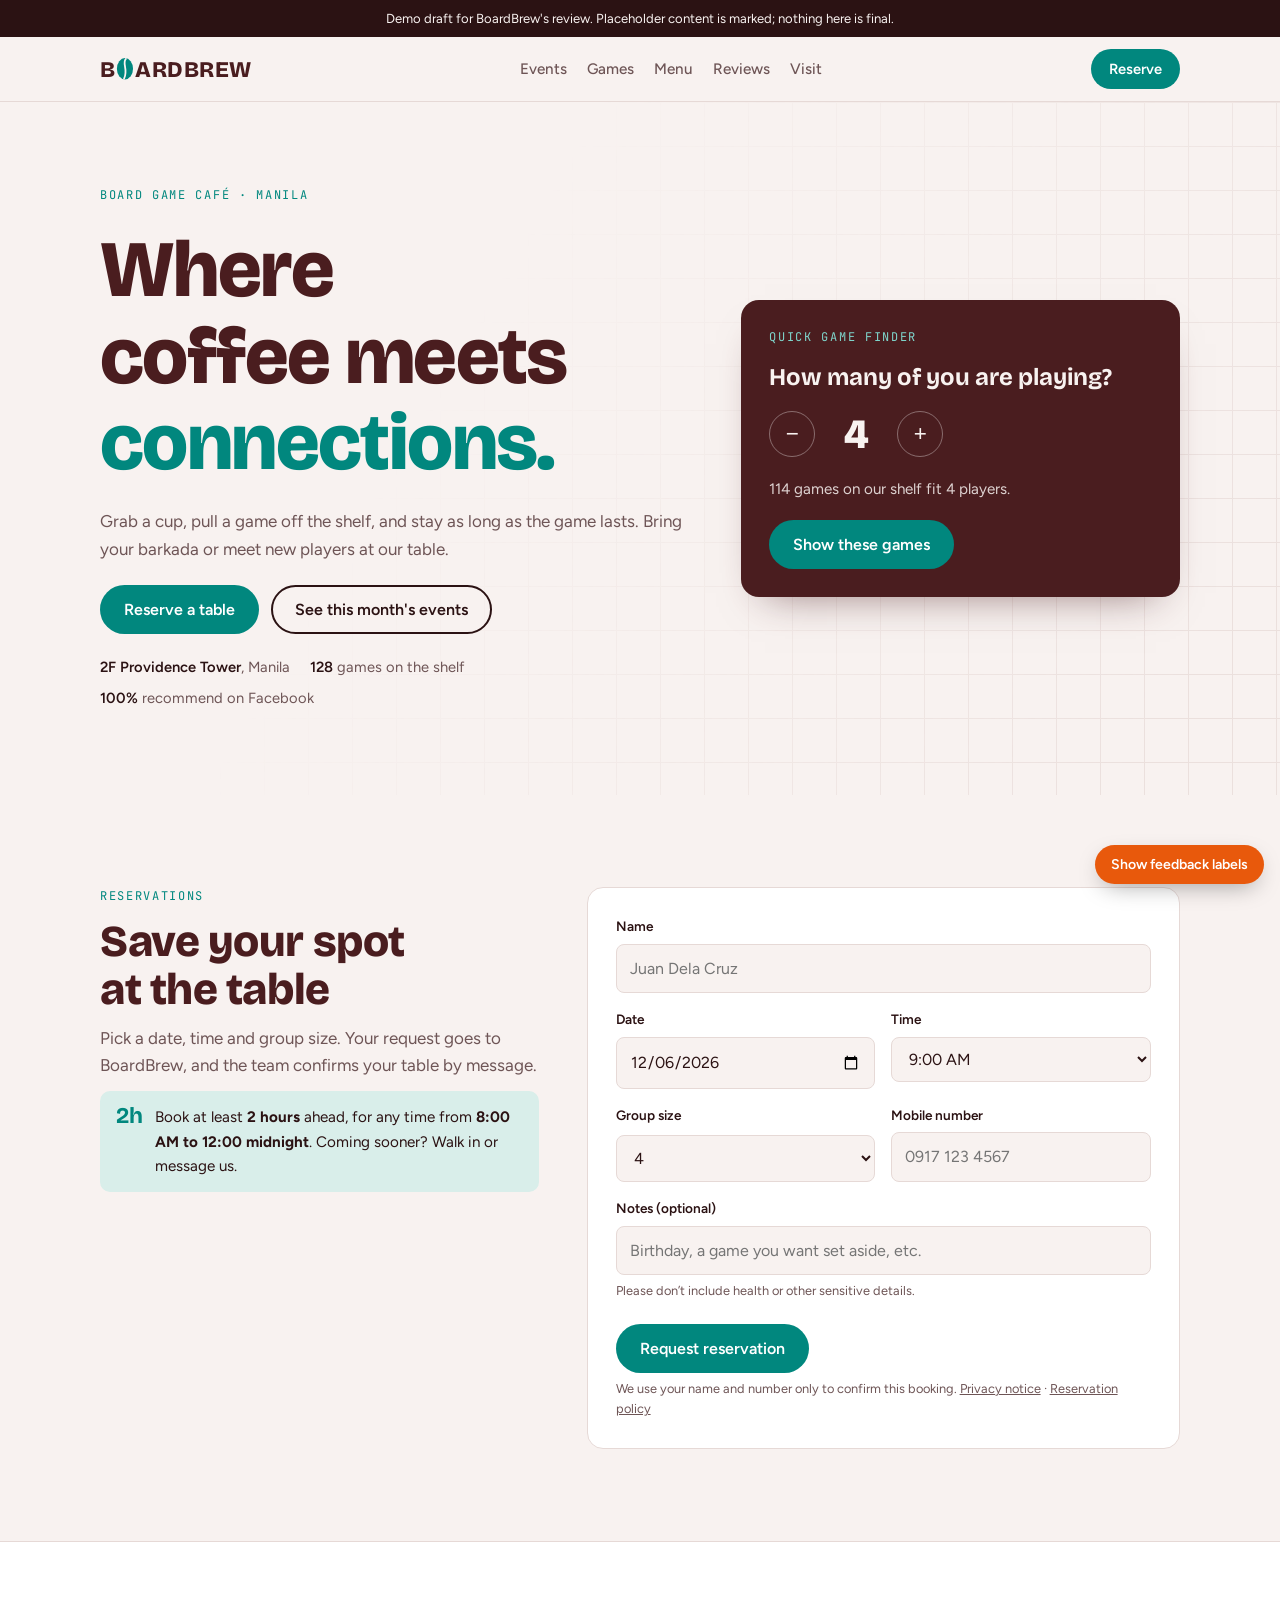
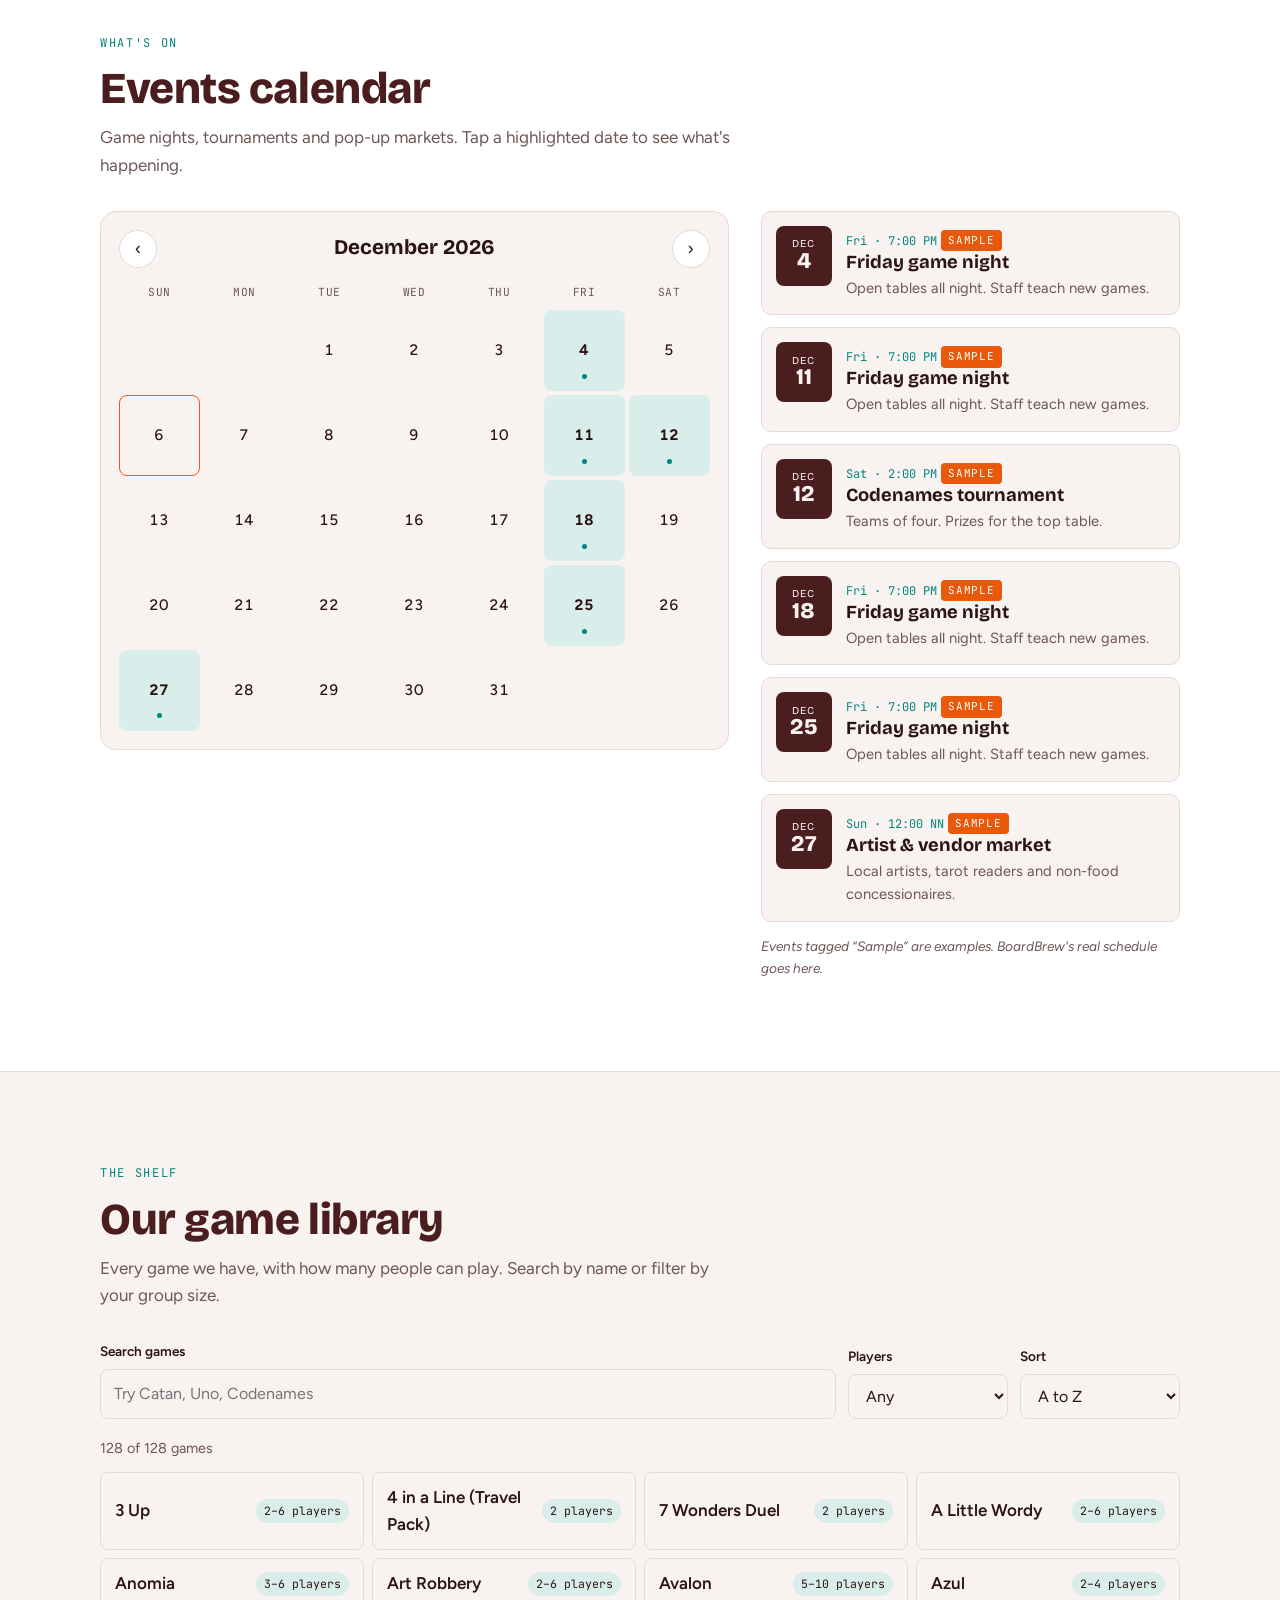
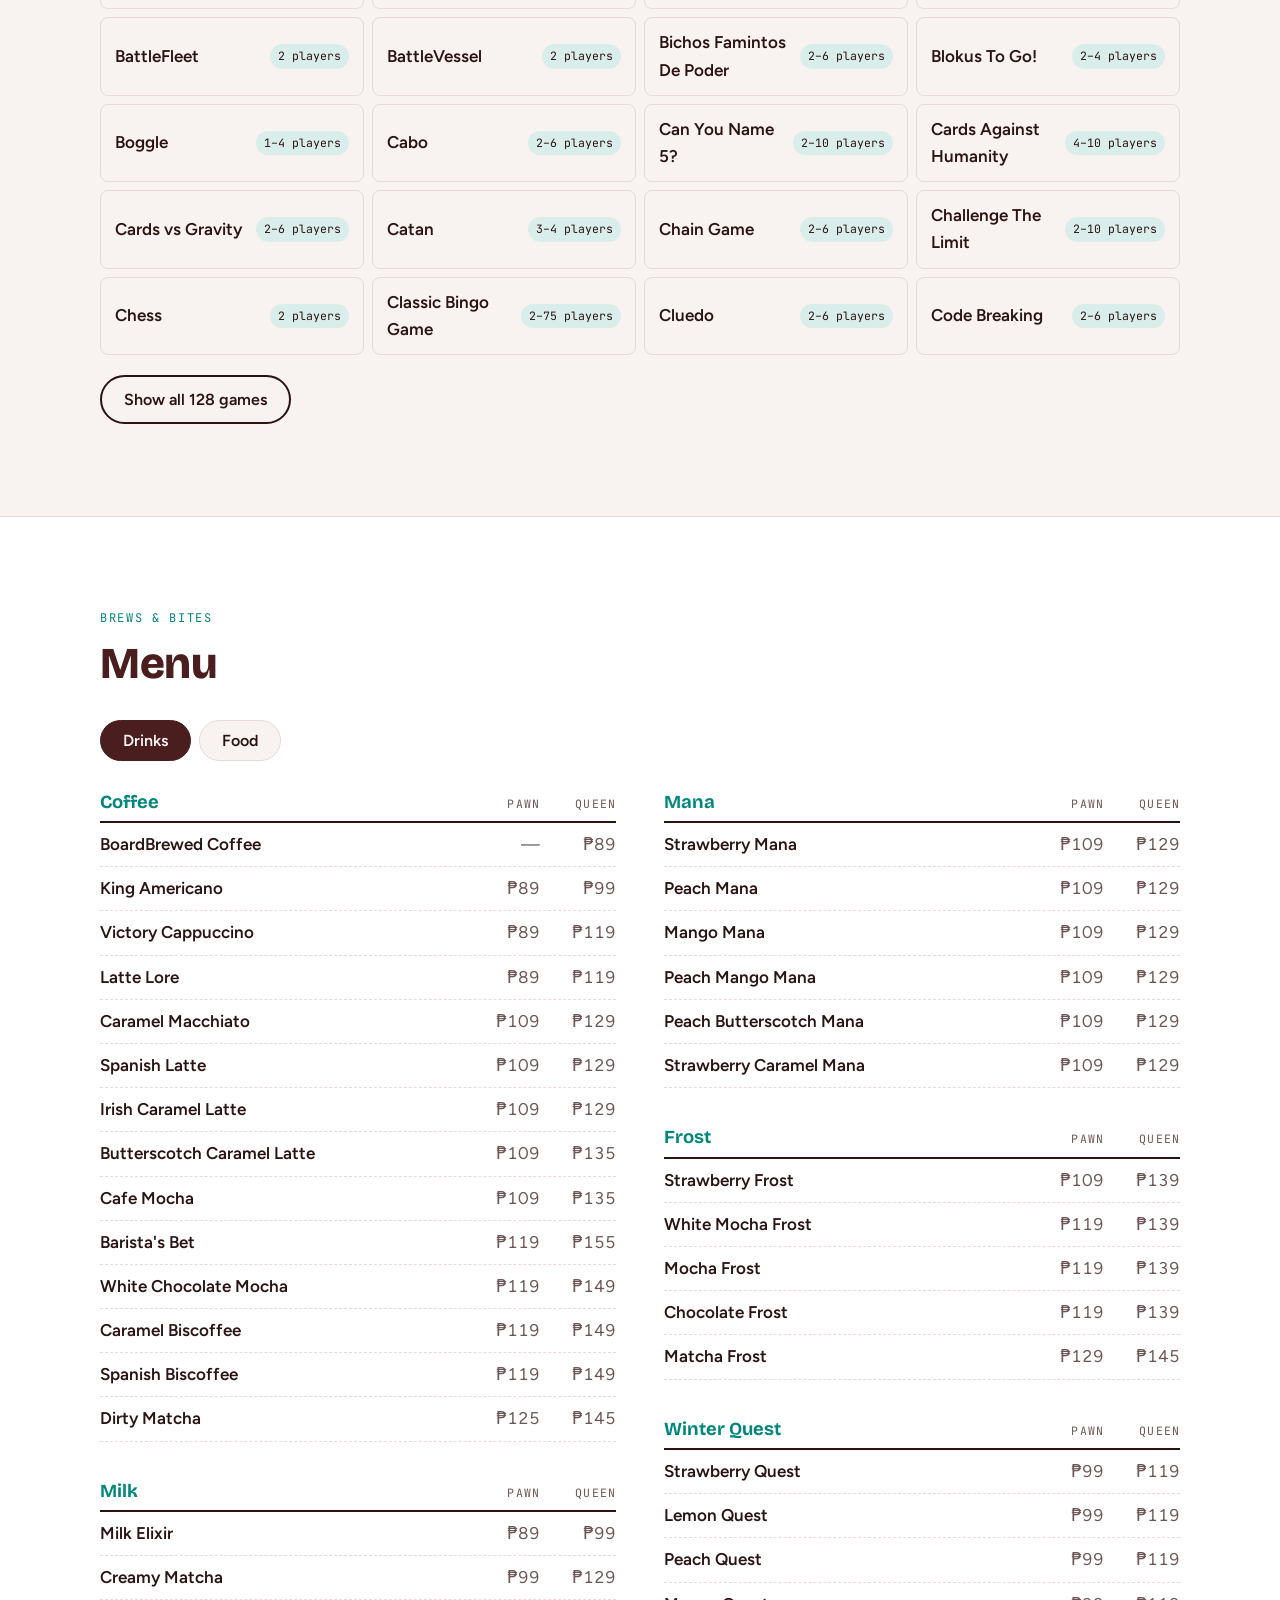
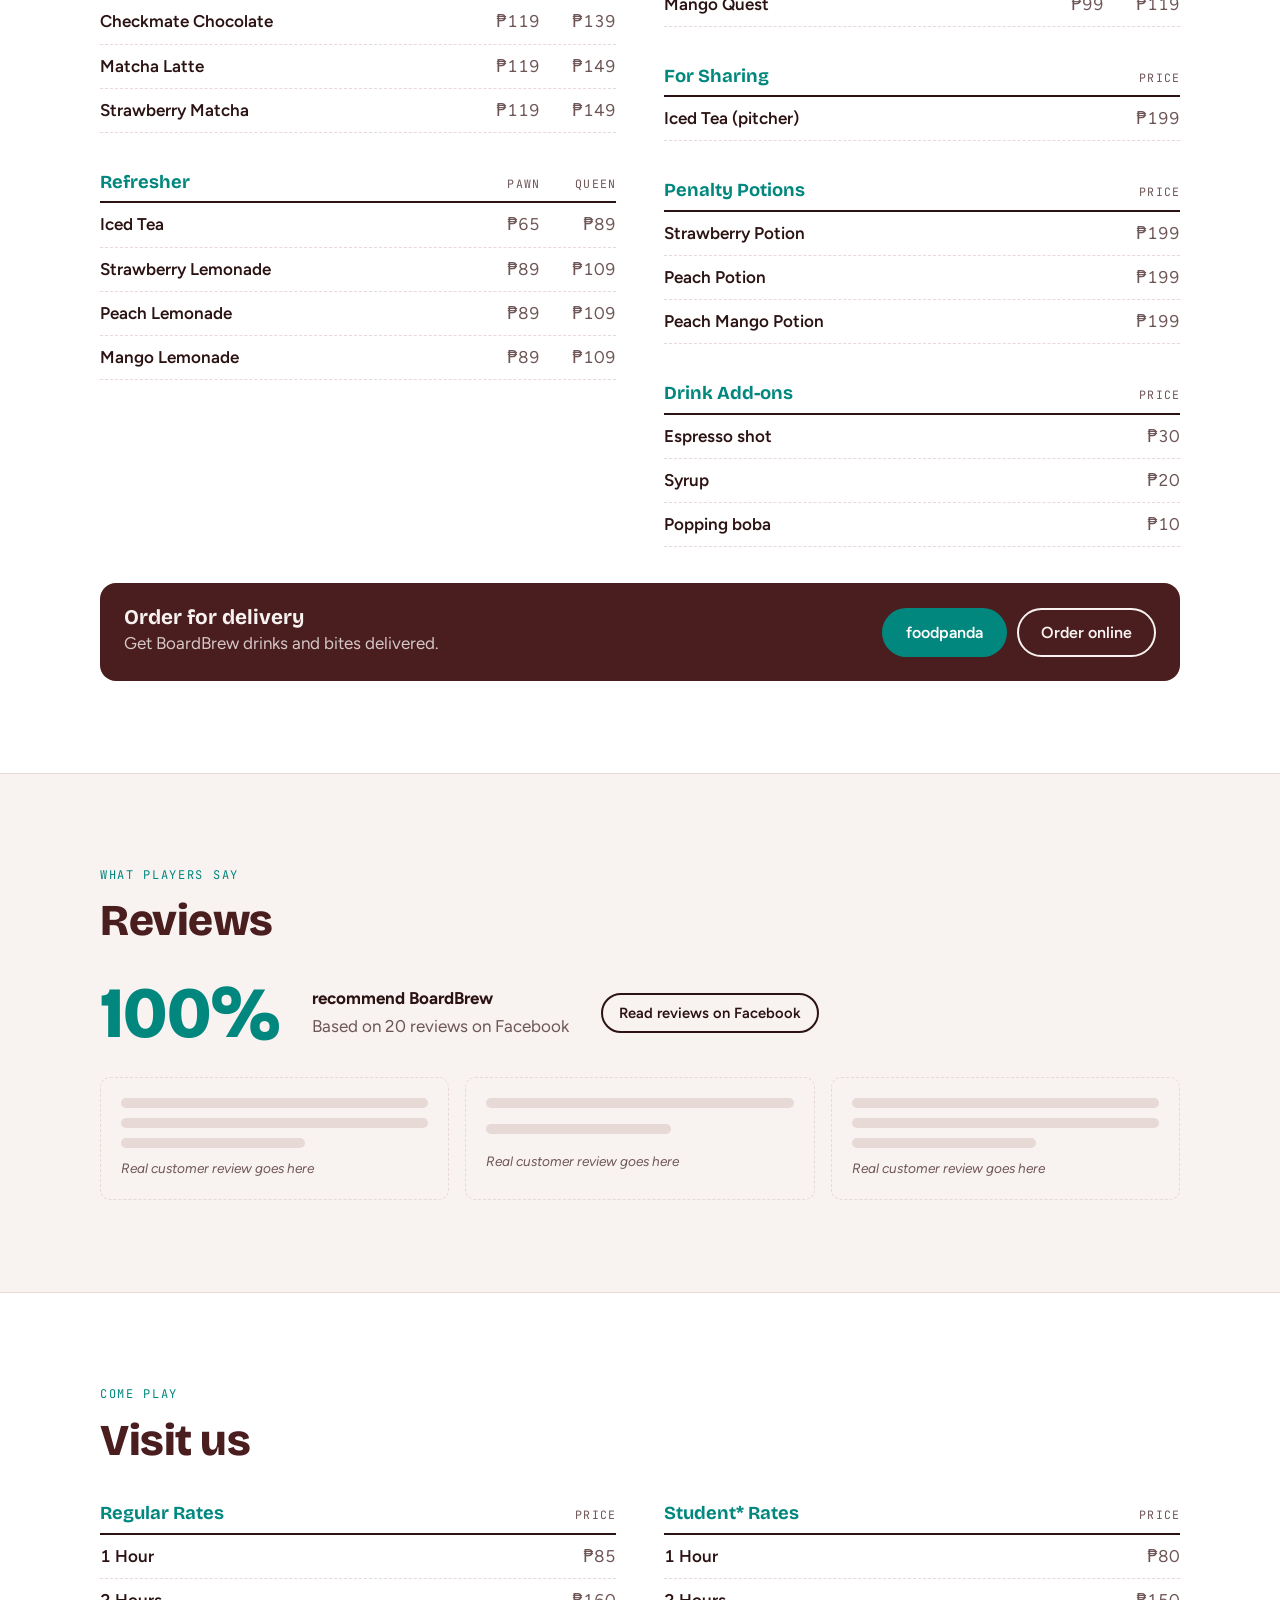
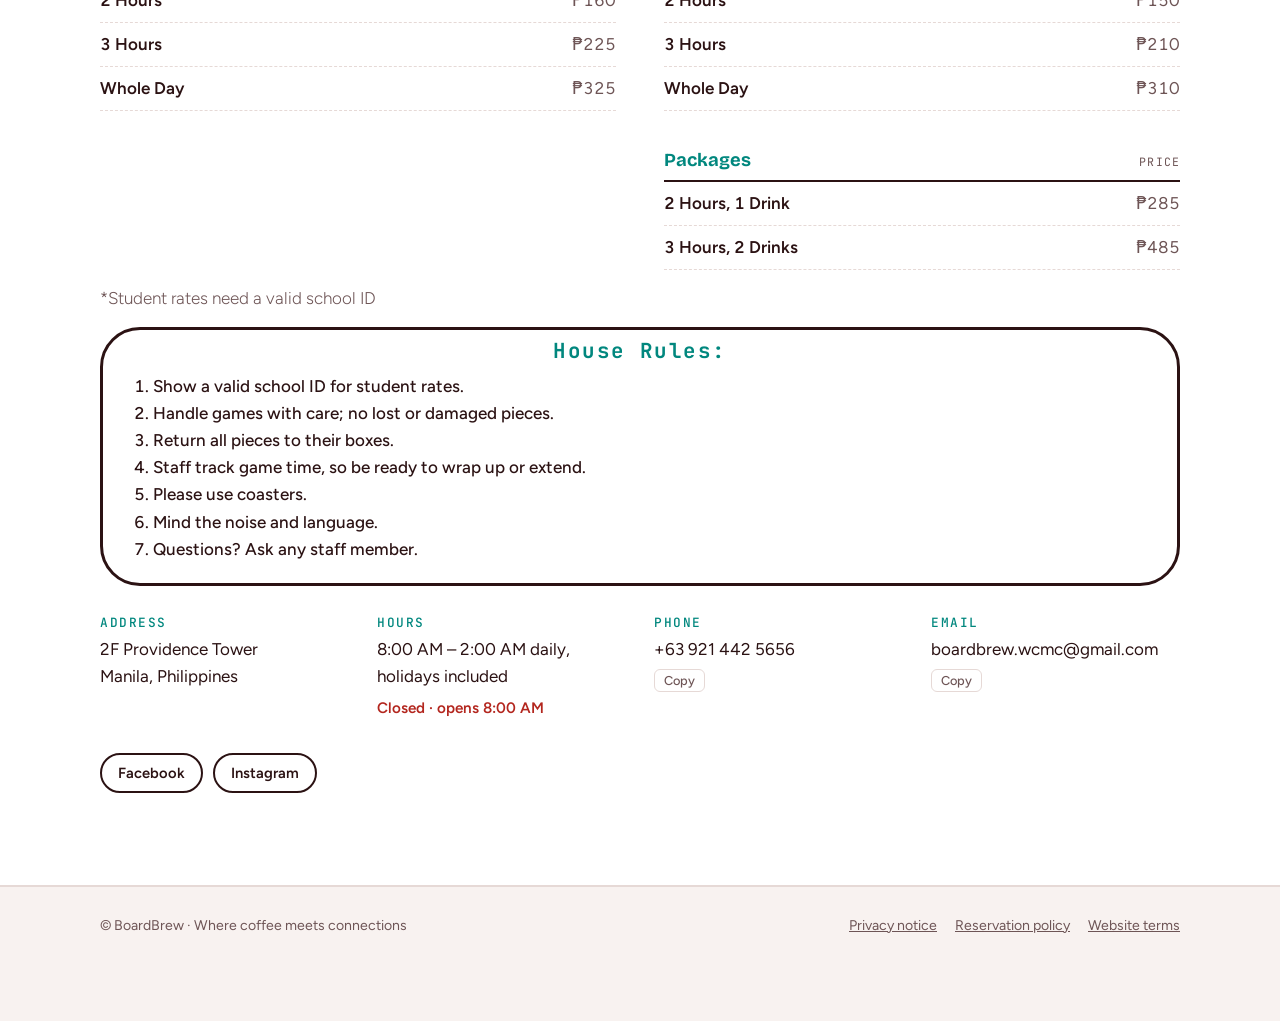
==== index.html @ a2a61183 "Fixed & Finished Tasks Left nalang for testing, I think" ====
<!-- Built by build.js. Edit views/ and run: node build.js -->
<!doctype html>
<html lang="en">
<head>
<meta charset="utf-8">
<meta name="viewport" content="width=device-width, initial-scale=1, viewport-fit=cover">
<style>*,*::before,*::after{box-sizing:border-box}body{margin:0}img{max-width:100%}[hidden]{display:none!important}</style>
<title>BoardBrew · Board Game Café in Manila</title>
<meta name="description" content="Board game café in Manila. Reserve a table, browse 128 games, see the menu and this month's events.">
<link rel="preconnect" href="https://fonts.googleapis.com">
<link rel="preconnect" href="https://fonts.gstatic.com" crossorigin>
<link rel="stylesheet" href="https://fonts.googleapis.com/css2?family=Bricolage+Grotesque:opsz,wght@12..96,500;12..96,700;12..96,800&family=Figtree:wght@400;500;600;700&family=JetBrains+Mono:wght@500&display=swap">
<link rel="stylesheet" href="public/styles.css">
</head>
<body>

<div class="demo-bar">Demo draft for BoardBrew's review. Placeholder content is marked; nothing here is final.</div>

<nav data-label="A · Navigation bar">
  <div class="wrap">
    <a class="logo" href="#top" aria-label="BoardBrew home" data-label="A1 · Logo">B<svg viewBox="0 0 40 52" aria-hidden="true"><ellipse cx="20" cy="26" rx="18" ry="24" fill="var(--teal)"/><path d="M22 4c-9 10 6 24-4 44" stroke="var(--bg)" stroke-width="4" fill="none" stroke-linecap="round"/></svg>ARDBREW</a>
    <div class="nav-links">
      <a href="#events">Events</a><a href="#games">Games</a><a href="#menu">Menu</a><a href="#reviews">Reviews</a><a href="#visit">Visit</a>
    </div>
    <a class="btn btn-primary btn-sm" href="#reserve" data-label="A2 · Button">Reserve</a>
  </div>
</nav>

<main>
<section class="hero" id="top" data-label="B · Hero">
  <div class="wrap">
    <div class="hero-copy">
      <span class="eyebrow" data-label="B1 · Eyebrow text">Board game café · Manila</span>
      <h1 data-label="B2 · Headline">Where coffee meets <em>connections.</em></h1>
      <p class="lede" data-label="B3 · Intro text">Grab a cup, pull a game off the shelf, and stay as long as the game lasts. Bring your barkada or meet new players at our table.</p>
      <div class="hero-actions">
        <a class="btn btn-primary" href="#reserve" data-label="B4 · Button">Reserve a table</a>
        <a class="btn btn-ghost" href="#events" data-label="B5 · Button">See this month's events</a>
      </div>
      <div class="hero-facts"><span><b>2F Providence Tower</b>, Manila</span><span><b data-count="games">128</b> games on the shelf</span><span><b>100%</b> recommend on Facebook</span></div>
    </div>
    <div class="finder" data-label="B6 · Game finder">
      <span class="eyebrow">Quick game finder</span>
      <h3>How many of you are playing?</h3>
      <div class="stepper">
        <button type="button" id="f-minus" aria-label="Fewer players">−</button>
        <output id="f-n" aria-live="polite">4</output>
        <button type="button" id="f-plus" aria-label="More players">+</button>
      </div>
      <p class="count" id="f-count"></p>
      <a class="btn btn-primary" href="#games" id="f-go" style="justify-self:start" data-label="B7 · Button">Show these games</a>
    </div>
  </div>
</section>
<section id="reserve" data-label="C · Reservations">
  <div class="wrap reserve-grid">
    <div class="head" style="margin:0">
      <span class="eyebrow">Reservations</span>
      <h2>Save your spot at the table</h2>
      <p class="lede">Pick a date, time and group size. Your request goes to BoardBrew, and the team confirms your table by message.</p>
      <div class="rule" data-label="C1 · Booking rule"><b id="r-lead">2h</b><span>Book at least <strong id="r-lead-text">2 hours</strong> ahead, for any time from <strong id="r-window">8:00 AM to 12:00 midnight</strong>. Coming sooner? Walk in or message us.</span></div>
    </div>
    <form id="rform" novalidate data-label="C2 · Reservation form">
      <div class="field full"><label for="r-name">Name</label><input id="r-name" autocomplete="name" placeholder="Juan Dela Cruz"></div>
      <div class="field"><label for="r-date">Date</label><input id="r-date" type="date"></div>
      <div class="field"><label for="r-time">Time</label><select id="r-time"></select><span class="hint" id="r-time-hint"></span></div>
      <div class="field"><label for="r-pax">Group size</label><select id="r-pax"></select></div>
      <div class="field"><label for="r-phone">Mobile number</label><input id="r-phone" inputmode="tel" autocomplete="tel" placeholder="0917 123 4567"></div>
      <div class="field full"><label for="r-note">Notes (optional)</label><input id="r-note" maxlength="300" placeholder="Birthday, a game you want set aside, etc." aria-describedby="r-note-hint"><span class="hint" id="r-note-hint">Please don’t include health or other sensitive details.</span></div>
      <div class="field full"><span class="err" id="r-err" role="alert"></span><button class="btn btn-primary" type="submit" style="justify-self:start" data-label="C3 · Button">Request reservation</button><span class="hint">We use your name and number only to confirm this booking. <a href="policies.html#privacy">Privacy notice</a> · <a href="policies.html#reservations">Reservation policy</a></span></div>
      <div class="result" id="r-result" hidden>
        <strong id="r-intro">Almost done. Send this message to BoardBrew:</strong>
        <pre id="r-msg"></pre>
        <div class="row">
          <button class="btn btn-primary btn-sm" type="button" id="r-copy">Copy message</button>
          <a class="btn btn-ghost btn-sm" id="r-messenger" href="https://m.me/boardbreww" target="_blank" rel="noopener">Open Messenger</a>
        </div>
        <span class="hint">Your table is confirmed once BoardBrew replies.</span>
      </div>
      <p class="result" id="r-done" role="status" hidden></p>
    </form>
  </div>
</section>
<section class="band" id="events" data-label="D · Events calendar">
  <div class="wrap">
    <div class="head"><span class="eyebrow">What's on</span><h2>Events calendar</h2><p class="lede">Game nights, tournaments and pop-up markets. Tap a highlighted date to see what's happening.</p></div>
    <div class="cal-wrap">
      <div class="cal" data-label="D1 · Calendar">
        <div class="cal-top">
          <button type="button" id="c-prev" aria-label="Previous month">‹</button>
          <h3 id="c-title"></h3>
          <button type="button" id="c-next" aria-label="Next month">›</button>
        </div>
        <div class="grid7" id="c-grid"></div>
      </div>
      <div>
        <div class="ev-list" id="c-list" data-label="D2 · Event list"></div>
        <p class="note" id="c-note" style="margin-top:14px">Events tagged “Sample” are examples. BoardBrew's real schedule goes here.</p>
      </div>
    </div>
  </div>
</section>
<section id="games" data-label="E · Game library">
  <div class="wrap">
    <div class="head"><span class="eyebrow">The shelf</span><h2>Our game library</h2><p class="lede">Every game we have, with how many people can play. Search by name or filter by your group size.</p></div>
    <div class="g-controls" data-label="E1 · Search and filters">
      <div class="field"><label for="g-q">Search games</label><input id="g-q" type="search" placeholder="Try Catan, Uno, Codenames"></div>
      <div class="field sm"><label for="g-n">Players</label><select id="g-n"></select></div>
      <div class="field sm"><label for="g-sort">Sort</label><select id="g-sort"><option value="az">A to Z</option><option value="min">Fewest players first</option><option value="max">Biggest groups first</option></select></div>
    </div>
    <p class="g-meta" id="g-meta" aria-live="polite"></p>
    <div class="games" id="g-list" data-label="E2 · Game list"></div>
    <button class="btn btn-ghost" type="button" id="g-more" style="margin-top:20px" data-label="E3 · Button"></button>
  </div>
</section>
<section class="band" id="menu" data-label="F · Menu &amp; delivery">
  <div class="wrap">
    <div class="head"><span class="eyebrow">Brews &amp; bites</span><h2>Menu</h2></div>
    <div class="tabs" role="tablist" aria-label="Menu" data-label="F1 · Menu tabs">
      <button type="button" role="tab" id="t-drinks" aria-controls="m-drinks" aria-selected="true" data-tab>Drinks</button>
      <button type="button" role="tab" id="t-food" aria-controls="m-food" aria-selected="false" data-tab>Food</button>
    </div>
    <div class="menu-groups" id="m-drinks" role="tabpanel" aria-labelledby="t-drinks" data-label="F2 · Menu list"></div>
    <div class="menu-groups" id="m-food" role="tabpanel" aria-labelledby="t-food" hidden></div>
    <div class="delivery" data-label="F3 · Delivery buttons">
      <div><h3>Order for delivery</h3><p style="opacity:.8">Get BoardBrew drinks and bites delivered.</p></div>
      <div class="row">
        <a class="btn btn-primary" data-link="foodpanda" target="_blank" rel="noopener">foodpanda</a>
        <a class="btn btn-primary" data-link="grab" target="_blank" rel="noopener">GrabFood</a>
        <a class="btn btn-ghost" data-link="orderOnline" target="_blank" rel="noopener">Order online</a>
      </div>
    </div>
  </div>
</section>
<section id="reviews" data-label="G · Reviews">
  <div class="wrap">
    <div class="head"><span class="eyebrow">What players say</span><h2>Reviews</h2></div>
    <div class="score" data-label="G1 · Rating summary">
      <b>100%</b>
      <p><strong>recommend BoardBrew</strong><br>Based on 20 reviews on Facebook</p>
      <a class="btn btn-ghost btn-sm" href="https://www.facebook.com/boardbreww/reviews" target="_blank" rel="noopener">Read reviews on Facebook</a>
    </div>
    <div class="reviews" data-label="G2 · Review cards">
      <div class="review"><div class="bar"></div><div class="bar"></div><div class="bar s"></div><span class="note">Real customer review goes here</span></div>
      <div class="review"><div class="bar"></div><div class="bar s"></div><span class="note">Real customer review goes here</span></div>
      <div class="review"><div class="bar"></div><div class="bar"></div><div class="bar s"></div><span class="note">Real customer review goes here</span></div>
    </div>
  </div>
</section>
<section class="band" id="visit" data-label="H · Visit &amp; contact">
  <div class="wrap">
    <div class="head"><span class="eyebrow">Come play</span><h2>Visit us</h2></div>
    <div class="rates-and-rules">
      <div class="menu-groups" id="v-rates" role="tabpanel" data-label="F2 · Play Rates &amp; Packages list"></div>
      <p class="footnote">*Student rates need a valid school ID</p>
      <div class="house-rules">
        <h3>House Rules:</h3>
        <ol id="h-rules">
          <li>Show a valid school ID for student rates.</li>
          <li>Handle games with care; no lost or damaged pieces.</li>
          <li>Return all pieces to their boxes.</li>
          <li>Staff track game time, so be ready to wrap up or extend.</li>
          <li>Please use coasters.</li>
          <li>Mind the noise and language.</li>
          <li>Questions? Ask any staff member.</li>
        </ol>
      </div>
    </div>
    <div class="visit-grid">
      <div><h3>Address</h3><p id="v-address">2F Providence Tower<br>Manila, Philippines</p></div>
      <div><h3>Hours</h3><p id="v-hours">8:00 AM – 2:00 AM daily, holidays included</p><p class="status" id="v-status" aria-live="polite"></p></div>
      <div><h3>Phone</h3><p id="ph">+63 921 442 5656</p><button class="copy" data-copy="ph">Copy</button></div>
      <div><h3>Email</h3><p id="em" style="overflow-wrap:anywhere">boardbrew.wcmc@gmail.com</p><button class="copy" data-copy="em">Copy</button></div>
    </div>
    <div class="socials" data-label="H1 · Social links">
      <a class="btn btn-ghost btn-sm" data-link="facebook" target="_blank" rel="noopener">Facebook</a>
      <a class="btn btn-ghost btn-sm" data-link="instagram" target="_blank" rel="noopener">Instagram</a>
      <a class="btn btn-ghost btn-sm" data-link="tiktok" target="_blank" rel="noopener">TikTok</a>
    </div>
  </div>
</section>
</main>

<footer data-label="I · Footer">
  <div class="wrap">
    <span>© BoardBrew · Where coffee meets connections</span>
    <nav class="foot-links" aria-label="Policies">
      <a href="policies.html#privacy">Privacy notice</a>
      <a href="policies.html#reservations">Reservation policy</a>
      <a href="policies.html#terms">Website terms</a>
    </nav>
  </div>
</footer>

<button class="fb-toggle" id="fb" aria-pressed="false">Show feedback labels</button>

<script src="public/config.js"></script>
<script src="public/data.js"></script>
<script src="public/functions.js"></script>
</body>
</html>
---- public/styles.css ----
/* Layout: one-page café site. Sticky nav, hero with game finder, then Reserve → Events → Games → Menu → Reviews → Visit */
:root{
  --bg:#F8F2F0; --surface:#FFFFFF; --fg:#2B1213; --muted:#6E5556;
  --maroon:#4A1D1F; --teal:#01877E; --teal-soft:#D9EEEA; --line:#E6D9D6;
  --on-maroon:#F8F2F0; --head:#4A1D1F; --tag:#E8590C; --warn:#B3261E;
  --font-display:"Bricolage Grotesque",system-ui,sans-serif;
  --font-body:"Figtree",system-ui,sans-serif;
  --font-mono:"JetBrains Mono",ui-monospace,monospace;
  --radius:10px;
}
@media (prefers-color-scheme:dark){:root:not([data-theme="light"]){
  --bg:#1A1112;--surface:#251819;--fg:#F3E9E6;--muted:#BBA4A2;--maroon:#3A1A1C;--teal:#2DB3A6;--teal-soft:#183331;--line:#3A2729;--on-maroon:#F3E9E6;--head:#F3E9E6;--tag:#FF8A4C;--warn:#FF8A80;color-scheme:dark}}
:root[data-theme="dark"]{
  --bg:#1A1112;--surface:#251819;--fg:#F3E9E6;--muted:#BBA4A2;--maroon:#3A1A1C;--teal:#2DB3A6;--teal-soft:#183331;--line:#3A2729;--on-maroon:#F3E9E6;--head:#F3E9E6;--tag:#FF8A4C;--warn:#FF8A80;color-scheme:dark}

*{box-sizing:border-box}
html{scroll-behavior:smooth}
@media (prefers-reduced-motion:reduce){html{scroll-behavior:auto}*{transition:none!important}}
body{background:var(--bg);color:var(--fg);font-family:var(--font-body);font-size:1.0625rem;line-height:1.6}
h1,h2,h3{font-family:var(--font-display);line-height:1.08;text-wrap:balance;margin:0}
h2{font-size:clamp(1.9rem,4vw,2.75rem);font-weight:800;letter-spacing:-.01em;color:var(--head)}
h3{font-size:1.15rem;font-weight:700}
p{margin:0}
a{color:inherit}
.wrap{max-width:1120px;margin-inline:auto;padding-inline:20px}
section{padding-block:clamp(56px,8vw,92px);scroll-margin-top:60px}
.eyebrow{font-family:var(--font-mono);font-size:.75rem;letter-spacing:.14em;text-transform:uppercase;color:var(--teal)}
.lede{color:var(--muted);max-width:58ch}
.head{display:grid;gap:12px;margin-bottom:32px}
.note{font-size:.85rem;color:var(--muted);font-style:italic}
.band{background:var(--surface);border-block:1px solid var(--line)}

.demo-bar{background:var(--fg);color:var(--bg);font-size:.82rem;text-align:center;padding:8px 16px}

.btn{display:inline-flex;align-items:center;justify-content:center;gap:8px;font:600 1rem var(--font-body);padding:13px 22px;border-radius:999px;border:2px solid transparent;text-decoration:none;cursor:pointer;transition:transform .15s}
.btn:hover{transform:translateY(-2px)}
.btn:focus-visible,a:focus-visible,input:focus-visible,select:focus-visible,button:focus-visible{outline:3px solid var(--teal);outline-offset:3px}
.btn-primary{background:var(--teal);color:#fff}
.btn-ghost{border-color:currentColor;background:transparent;color:inherit}
.btn-sm{padding:9px 16px;font-size:.92rem}

/* Nav */
nav{position:sticky;top:env(safe-area-inset-top,0px);z-index:20;background:color-mix(in srgb,var(--bg) 92%,transparent);backdrop-filter:blur(8px);border-bottom:1px solid var(--line)}
nav .wrap{display:flex;align-items:center;justify-content:space-between;gap:16px;padding-block:12px}
.logo{display:flex;align-items:center;font:800 1.4rem var(--font-display);letter-spacing:.02em;color:var(--head);text-decoration:none}
.logo svg{width:.8em;height:1.05em;margin-inline:1px}
.nav-links{display:flex;gap:20px;font-weight:500;font-size:.95rem}
.nav-links a{text-decoration:none;color:var(--muted)}
.nav-links a:hover{color:var(--fg)}
@media (max-width:860px){.nav-links{display:none}}

/* Hero */
.hero{position:relative;overflow:hidden;padding-block:clamp(44px,7vw,84px)}
.hero::before{content:"";position:absolute;inset:0;background-image:linear-gradient(var(--line) 1px,transparent 1px),linear-gradient(90deg,var(--line) 1px,transparent 1px);background-size:44px 44px;mask-image:linear-gradient(120deg,transparent 35%,#000 90%);opacity:.7}
.hero .wrap{position:relative;display:grid;grid-template-columns:1.15fr .85fr;gap:48px;align-items:center}
@media (max-width:860px){.hero .wrap{grid-template-columns:1fr}}
.hero h1{font-size:clamp(2.6rem,7vw,5rem);font-weight:800;color:var(--head);letter-spacing:-.02em}
.hero h1 em{font-style:normal;color:var(--teal)}
.hero-copy{display:grid;gap:22px}
.hero-actions{display:flex;flex-wrap:wrap;gap:12px}
.hero-facts{display:flex;flex-wrap:wrap;gap:8px 20px;font-size:.92rem;color:var(--muted)}
.hero-facts b{color:var(--fg);font-weight:600}
.finder{background:var(--maroon);color:var(--on-maroon);border-radius:18px;padding:28px;display:grid;gap:18px;box-shadow:0 20px 40px -24px rgba(74,29,31,.6)}
.finder .eyebrow{color:#7FD6CC}
.finder h3{font-size:1.5rem}
.stepper{display:flex;align-items:center;gap:14px}
.stepper button{width:46px;height:46px;border-radius:50%;border:1px solid rgba(255,255,255,.35);background:transparent;color:inherit;font-size:1.4rem;cursor:pointer}
.stepper output{font:800 2.6rem var(--font-display);min-width:2ch;text-align:center;font-variant-numeric:tabular-nums}
.finder .count{font-size:.95rem;opacity:.85}

/* Reserve */
.reserve-grid{display:grid;grid-template-columns:.85fr 1.15fr;gap:48px;align-items:start}
@media (max-width:860px){.reserve-grid{grid-template-columns:1fr}}
.rule{display:flex;gap:12px;align-items:flex-start;padding:14px 16px;border-radius:var(--radius);background:var(--teal-soft);font-size:.95rem}
.rule b{font-family:var(--font-display);font-size:1.4rem;line-height:1;color:var(--teal)}
form{display:grid;grid-template-columns:1fr 1fr;gap:16px;background:var(--surface);padding:28px;border-radius:16px;border:1px solid var(--line)}
@media (max-width:520px){form{grid-template-columns:1fr;padding:20px}}
.field{display:grid;gap:6px;min-width:0}
.field.full{grid-column:1/-1}
label{font-size:.85rem;font-weight:600}
.hint{font-size:.8rem;color:var(--muted)}
input,select,textarea{font:inherit;font-size:1rem;padding:11px 13px;border-radius:8px;border:1px solid var(--line);background:var(--bg);color:var(--fg);width:100%}
.err{color:var(--warn);font-size:.85rem;font-weight:500}
.result{grid-column:1/-1;display:grid;gap:12px;padding:16px;border-radius:10px;background:var(--teal-soft)}
.result pre{margin:0;white-space:pre-wrap;font:.9rem/1.5 var(--font-body);background:var(--bg);padding:12px;border-radius:8px;border:1px solid var(--line)}
.result .row{display:flex;flex-wrap:wrap;gap:10px}

/* Calendar */
.cal-wrap{display:grid;grid-template-columns:1.2fr .8fr;gap:32px;align-items:start}
@media (max-width:860px){.cal-wrap{grid-template-columns:1fr}}
.cal{background:var(--bg);border:1px solid var(--line);border-radius:16px;padding:18px}
.cal-top{display:flex;align-items:center;justify-content:space-between;margin-bottom:12px}
.cal-top h3{font-size:1.3rem}
.cal-top button{width:38px;height:38px;border-radius:50%;border:1px solid var(--line);background:var(--surface);color:var(--fg);cursor:pointer;font-size:1.1rem}
.grid7{display:grid;grid-template-columns:repeat(7,1fr);gap:4px}
.dow{font-family:var(--font-mono);font-size:.7rem;text-transform:uppercase;letter-spacing:.08em;color:var(--muted);text-align:center;padding-block:4px}
.day{aspect-ratio:1;max-width:100%;border-radius:8px;border:1px solid transparent;background:transparent;color:var(--fg);font:500 .95rem var(--font-body);display:grid;place-items:center;position:relative;cursor:default;font-variant-numeric:tabular-nums}
.day.has{cursor:pointer;background:var(--teal-soft);font-weight:700}
.day.has::after{content:"";position:absolute;bottom:14%;width:5px;height:5px;border-radius:50%;background:var(--teal)}
.day.today{border-color:var(--tag)}
.day.sel{outline:2px solid var(--teal)}
.day.blank{visibility:hidden}
.ev-list{display:grid;gap:12px}
.ev{display:grid;grid-template-columns:auto 1fr;gap:14px;padding:14px;border:1px solid var(--line);border-radius:var(--radius);background:var(--bg)}
.ev.hl{border-color:var(--teal)}
.date{display:grid;place-content:center;text-align:center;width:56px;height:60px;border-radius:8px;background:var(--maroon);color:var(--on-maroon);font-family:var(--font-display);line-height:1}
.date b{font-size:1.4rem;font-weight:800}
.date small{font-size:.66rem;letter-spacing:.1em;text-transform:uppercase}
.ev p{color:var(--muted);font-size:.92rem;margin-top:4px}
.ev .time{font-family:var(--font-mono);font-size:.75rem;color:var(--teal)}

/* Games */
.g-controls{display:flex;flex-wrap:wrap;gap:12px;align-items:end;margin-bottom:18px}
.g-controls .field{flex:1 1 200px}
.g-controls .field.sm{flex:0 1 160px}
.g-meta{font-size:.9rem;color:var(--muted);margin-bottom:12px}
.games{display:grid;grid-template-columns:repeat(auto-fill,minmax(250px,1fr));gap:8px}
.game{display:flex;justify-content:space-between;align-items:center;gap:12px;padding:11px 14px;border:1px solid var(--line);border-radius:8px;background:var(--bg);min-width:0}
.game span:first-child{font-weight:600;min-width:0;overflow-wrap:anywhere}
.pill{flex:none;font-family:var(--font-mono);font-size:.72rem;padding:3px 8px;border-radius:999px;background:var(--teal-soft);color:var(--fg);font-variant-numeric:tabular-nums}
.empty{padding:28px;text-align:center;color:var(--muted);border:1px dashed var(--line);border-radius:10px}

/* Menu */
.menu-grid{display:grid;grid-template-columns:1fr 1fr;gap:40px}
@media (max-width:760px){.menu-grid{grid-template-columns:1fr}}
.menu-col{display:grid;gap:4px;align-content:start}
.menu-col h3{margin-bottom:8px;color:var(--teal)}
.item{display:flex;align-items:baseline;gap:10px;padding-block:10px;border-bottom:1px dashed var(--line)}
.item span:first-child{font-weight:600}
.item .dots{flex:1}
.item .price{font-variant-numeric:tabular-nums;color:var(--muted)}
.delivery{margin-top:36px;padding:24px;border-radius:16px;background:var(--maroon);color:var(--on-maroon);display:flex;flex-wrap:wrap;gap:16px;align-items:center;justify-content:space-between}
.delivery h3{font-size:1.3rem}
.delivery .row{display:flex;flex-wrap:wrap;gap:10px}
.delivery .btn-ghost{color:var(--on-maroon)}

/* Reviews */
.score{display:flex;flex-wrap:wrap;align-items:center;gap:20px 32px;margin-bottom:28px}
.score b{font:800 clamp(3rem,8vw,4.5rem)/1 var(--font-display);color:var(--teal)}
.score p{color:var(--muted)}
.score p strong{color:var(--fg)}
.reviews{display:grid;grid-template-columns:repeat(auto-fit,minmax(240px,1fr));gap:16px}
.review{padding:20px;border:1px dashed var(--line);border-radius:var(--radius);display:grid;gap:10px;color:var(--muted)}
.review .bar{height:10px;border-radius:5px;background:var(--line)}
.review .bar.s{width:60%}

/* Visit */
.visit-grid{display:grid;grid-template-columns:repeat(auto-fit,minmax(220px,1fr));gap:28px}
.visit-grid div{display:grid;gap:6px;align-content:start}
.visit-grid h3{font-size:.8rem;font-family:var(--font-mono);letter-spacing:.12em;text-transform:uppercase;color:var(--teal);font-weight:500}
.copy{font:500 .8rem var(--font-body);border:1px solid var(--line);background:transparent;color:var(--muted);border-radius:6px;padding:3px 9px;cursor:pointer;justify-self:start}
footer{border-top:1px solid var(--line);padding-block:28px;font-size:.88rem;color:var(--muted)}
footer .wrap{display:flex;flex-wrap:wrap;justify-content:space-between;gap:12px}

.rates-and-rules{position:relative;display:flex;flex-flow: column;gap:15px;margin-bottom:30px}
/* Play Rates */
.footnote{color:var(--muted);font-weight:150}
/* House Rules */
.house-rules{border:solid;border-radius:40px;padding:10px;}
.house-rules h3{font-size:1.3rem;font-family:var(--font-mono);letter-spacing:.12em;color:var(--teal);text-align:center}
.house-rules ol{margin-top:10px;margin-bottom:10px}
.house-rules li{font-weight:500}

/* Feedback labels */
.fb-toggle{position:fixed;right:16px;bottom:calc(16px + env(safe-area-inset-bottom,0px));z-index:50;font:600 .88rem var(--font-body);padding:11px 16px;border-radius:999px;border:0;background:var(--tag);color:#fff;cursor:pointer;box-shadow:0 8px 24px -8px rgba(0,0,0,.4)}
[data-label]{position:relative}
body.review-mode [data-label]{outline:2px dashed var(--tag);outline-offset:4px}
body.review-mode [data-label]::before{content:attr(data-label);position:absolute;top:-12px;left:-6px;z-index:30;font:500 11px/1 var(--font-mono);background:var(--tag);color:#fff;padding:4px 6px;border-radius:4px;white-space:nowrap;pointer-events:none}
body.review-mode section[data-label]::before,body.review-mode nav[data-label]::before,body.review-mode footer[data-label]::before{top:8px;left:8px;font-size:13px;padding:6px 9px}
body.review-mode section[data-label],body.review-mode nav[data-label],body.review-mode footer[data-label]{outline-offset:-4px}
/* Menu tabs and price lists */
.tabs{display:flex;gap:8px;margin-bottom:24px}
.tabs [role=tab]{font:600 1rem var(--font-body);padding:10px 22px;border-radius:999px;border:1px solid var(--line);background:var(--bg);color:var(--fg);cursor:pointer}
.tabs [role=tab][aria-selected=true]{background:var(--maroon);color:var(--on-maroon);border-color:var(--maroon)}
.menu-groups{columns:2 340px;column-gap:48px}
.m-group{break-inside:avoid;margin-bottom:32px}
.m-row{display:grid;grid-template-columns:1fr 64px 64px;gap:12px;align-items:baseline;padding-block:8px;border-bottom:1px dashed var(--line);font-variant-numeric:tabular-nums}
.m-row.one{grid-template-columns:1fr 64px}
.m-row span:not(:first-child){text-align:right;color:var(--muted)}
.m-row span:first-child{font-weight:600;min-width:0}
.m-head{border-bottom:2px solid var(--fg)}
.m-head h3{color:var(--teal)}
.m-head span{font-family:var(--font-mono);font-size:.72rem;letter-spacing:.1em;text-transform:uppercase}

/* Event sample tag */
.tag{display:inline-block;font-family:var(--font-mono);font-size:.68rem;letter-spacing:.08em;text-transform:uppercase;padding:2px 7px;border-radius:4px;background:var(--tag);color:#fff;vertical-align:1px}

/* Visit */
.status{font-weight:600;font-size:.95rem}
.status.open{color:var(--teal)}
.status.closed{color:var(--warn)}
.socials{display:flex;flex-wrap:wrap;gap:10px;margin-top:32px}

/* QA test clock banner */
.test-clock{background:var(--tag);color:#fff;font-size:.85rem;text-align:center;padding:8px 16px}

/* Footer policy links */
.foot-links{display:flex;flex-wrap:wrap;gap:6px 18px}
.foot-links a{color:var(--muted)}
.foot-links a:hover{color:var(--fg)}

/* Policies page */
.policy{max-width:760px;padding-block:clamp(40px,7vw,72px)}
.policy-head{display:grid;gap:14px;padding-bottom:28px;border-bottom:1px solid var(--line)}
.policy-head h1{font-size:clamp(2.4rem,6vw,3.6rem);font-weight:800;color:var(--head)}
.policy-toc{display:flex;flex-wrap:wrap;gap:8px}
.policy-toc a{text-decoration:none;font-weight:600;font-size:.92rem;padding:7px 14px;border-radius:999px;border:1px solid var(--line);background:var(--surface)}
.policy-toc a:hover{border-color:var(--teal)}
.policy section{padding-block:36px;border-bottom:1px solid var(--line);scroll-margin-top:72px}
.policy section:last-of-type{border-bottom:0}
.policy h2{font-size:clamp(1.6rem,3.6vw,2.1rem);margin-bottom:14px}
.policy h3{font-family:var(--font-body);font-size:1.02rem;font-weight:700;margin:22px 0 6px}
.policy p+p{margin-top:10px}
.policy ul{padding-left:1.2em;display:grid;gap:10px;margin:0}
.policy a{color:var(--teal)}
mark.flag{background:color-mix(in srgb,var(--tag) 20%,transparent);color:var(--fg);border:1px dashed var(--tag);border-radius:4px;padding:0 6px;font-size:.9em;font-weight:600}
/* Small link rows are <nav> too: don't give them the sticky top-bar look */
.policy-toc,.foot-links{position:static;background:none;backdrop-filter:none;border:0;z-index:auto}
body:has(.fb-toggle) footer{padding-bottom:84px}
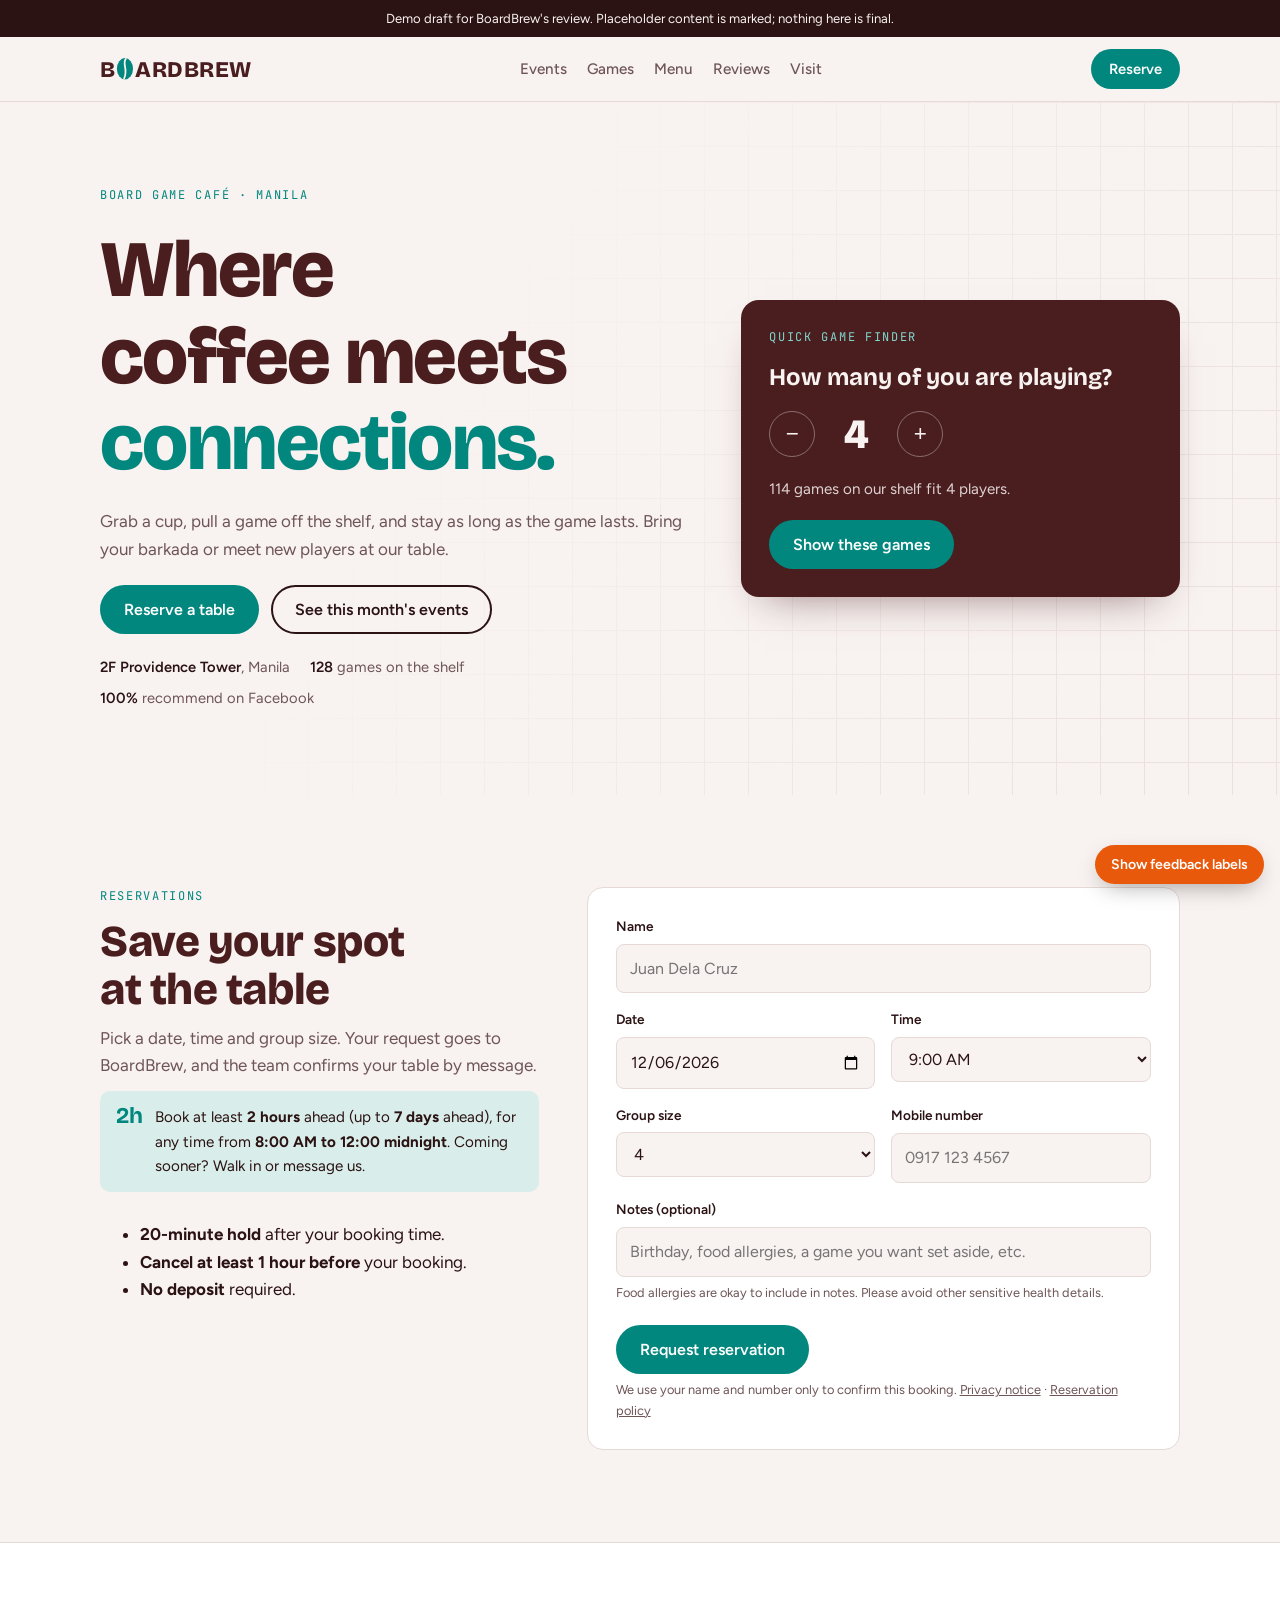
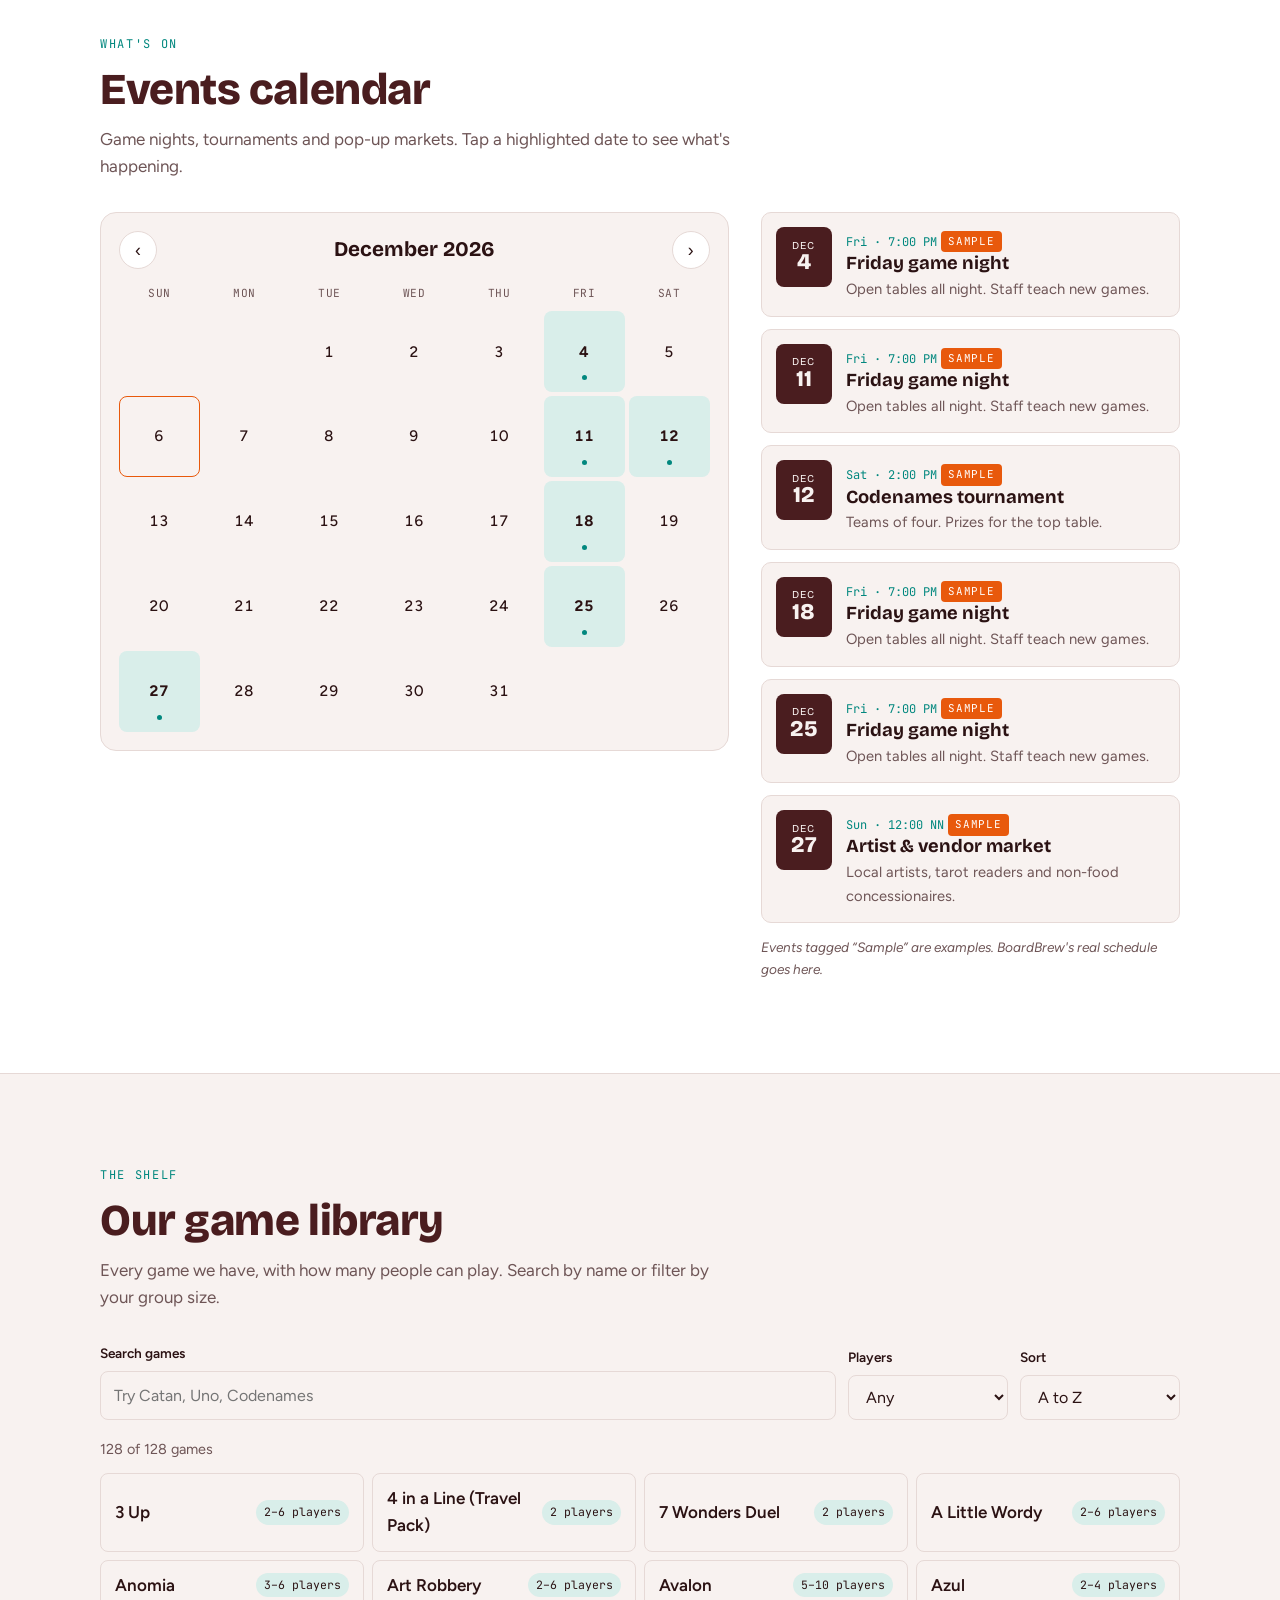
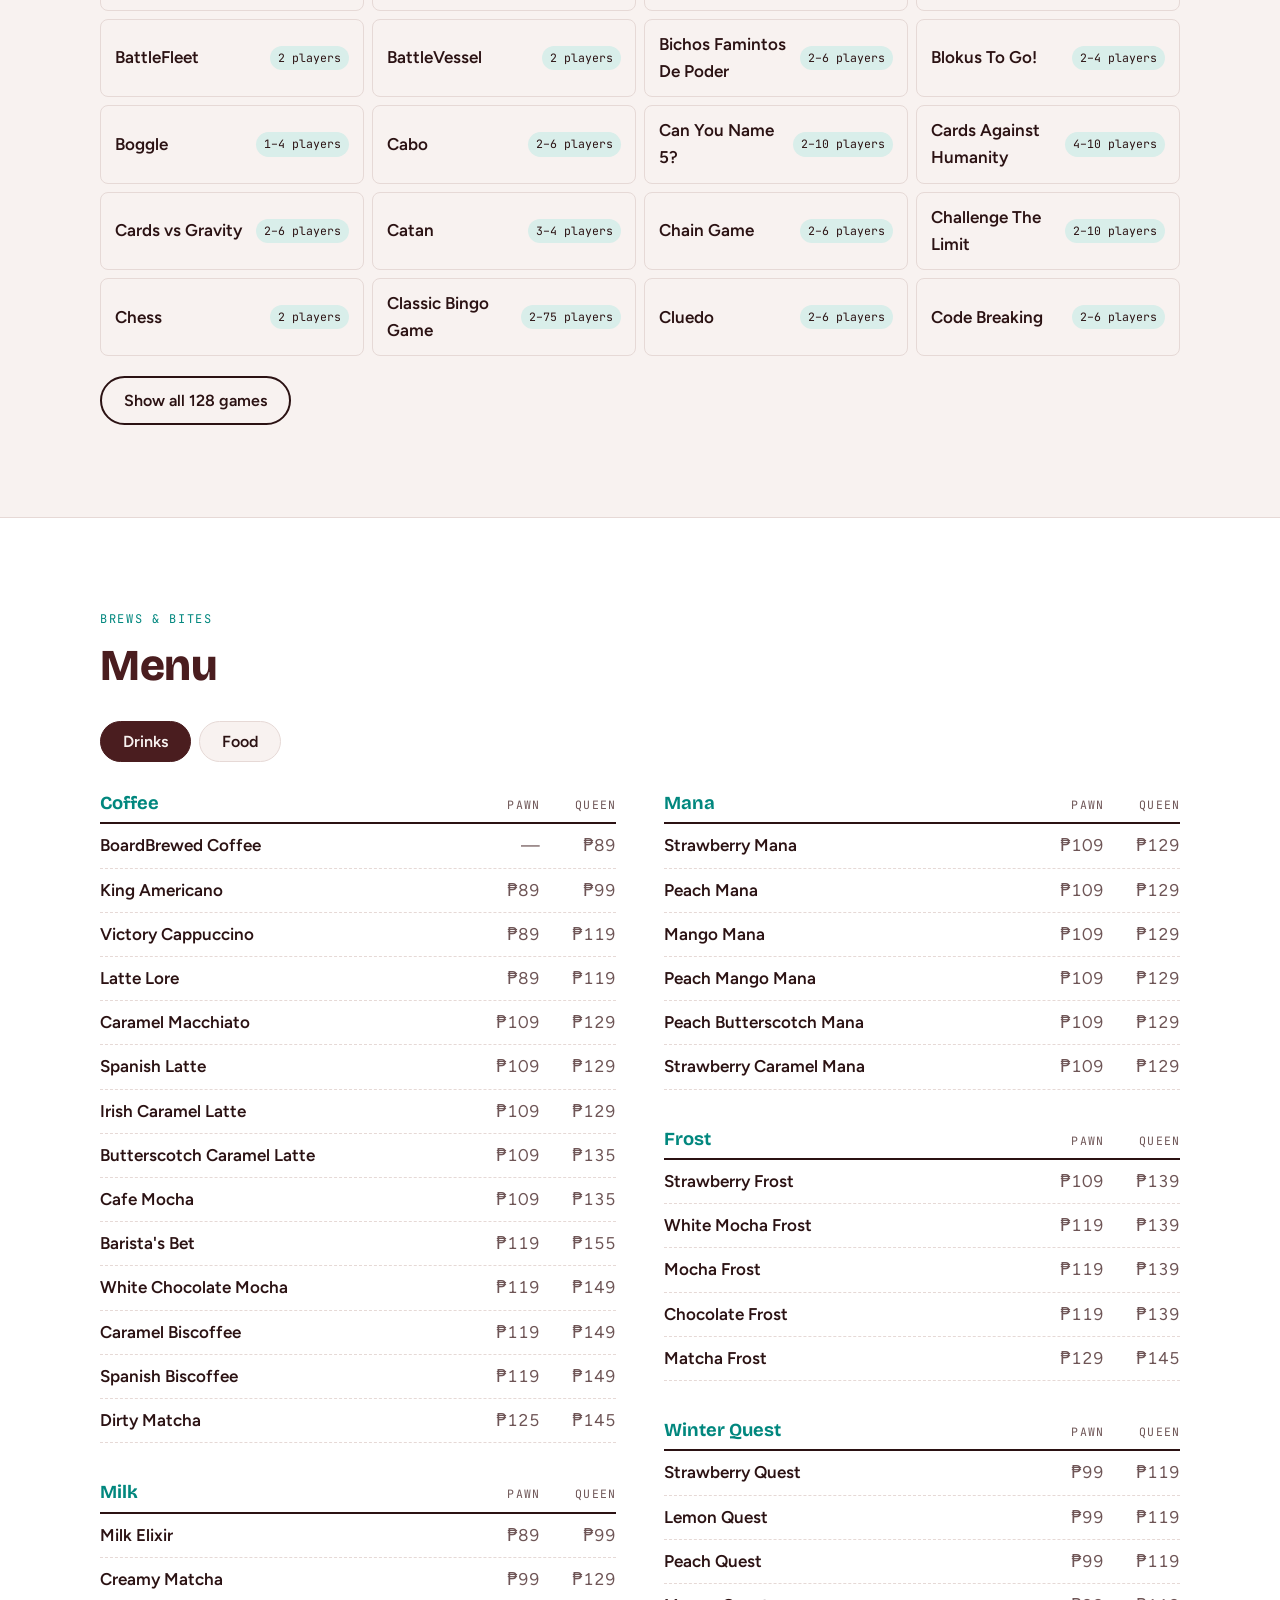
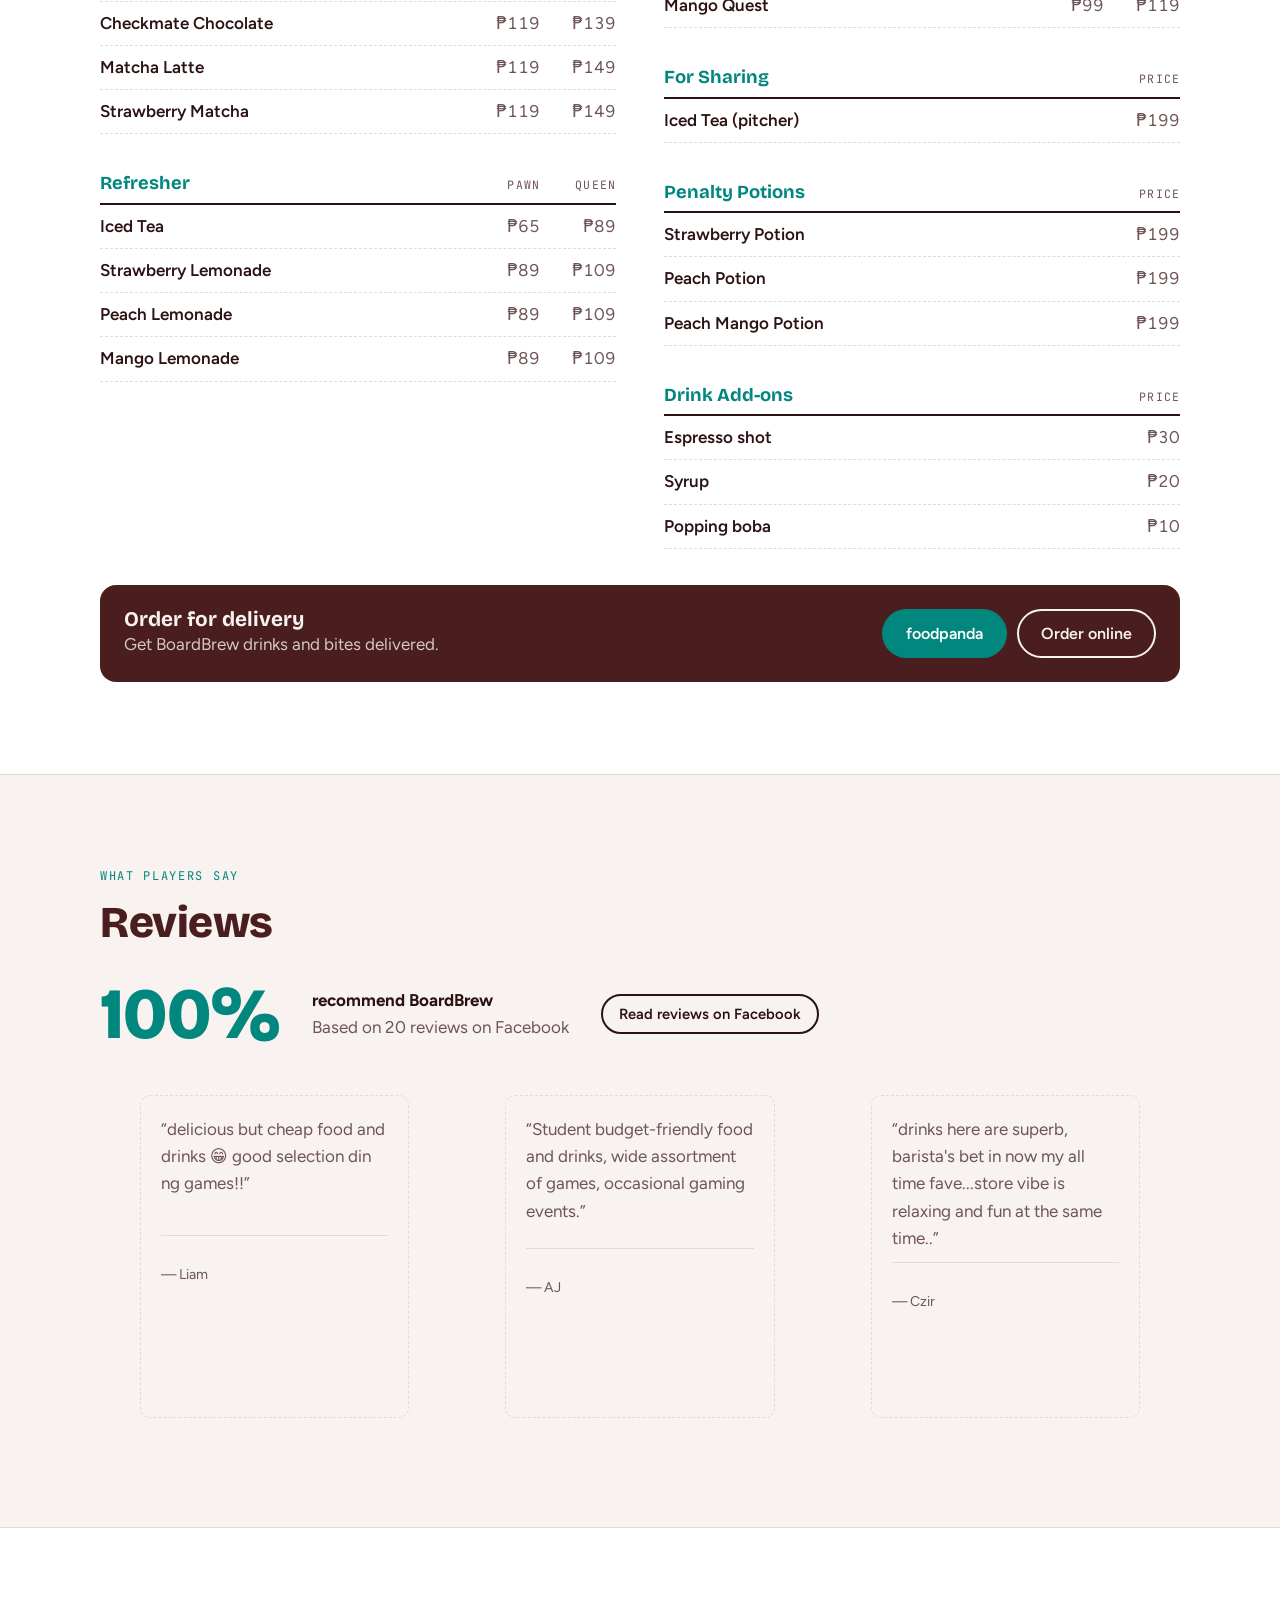
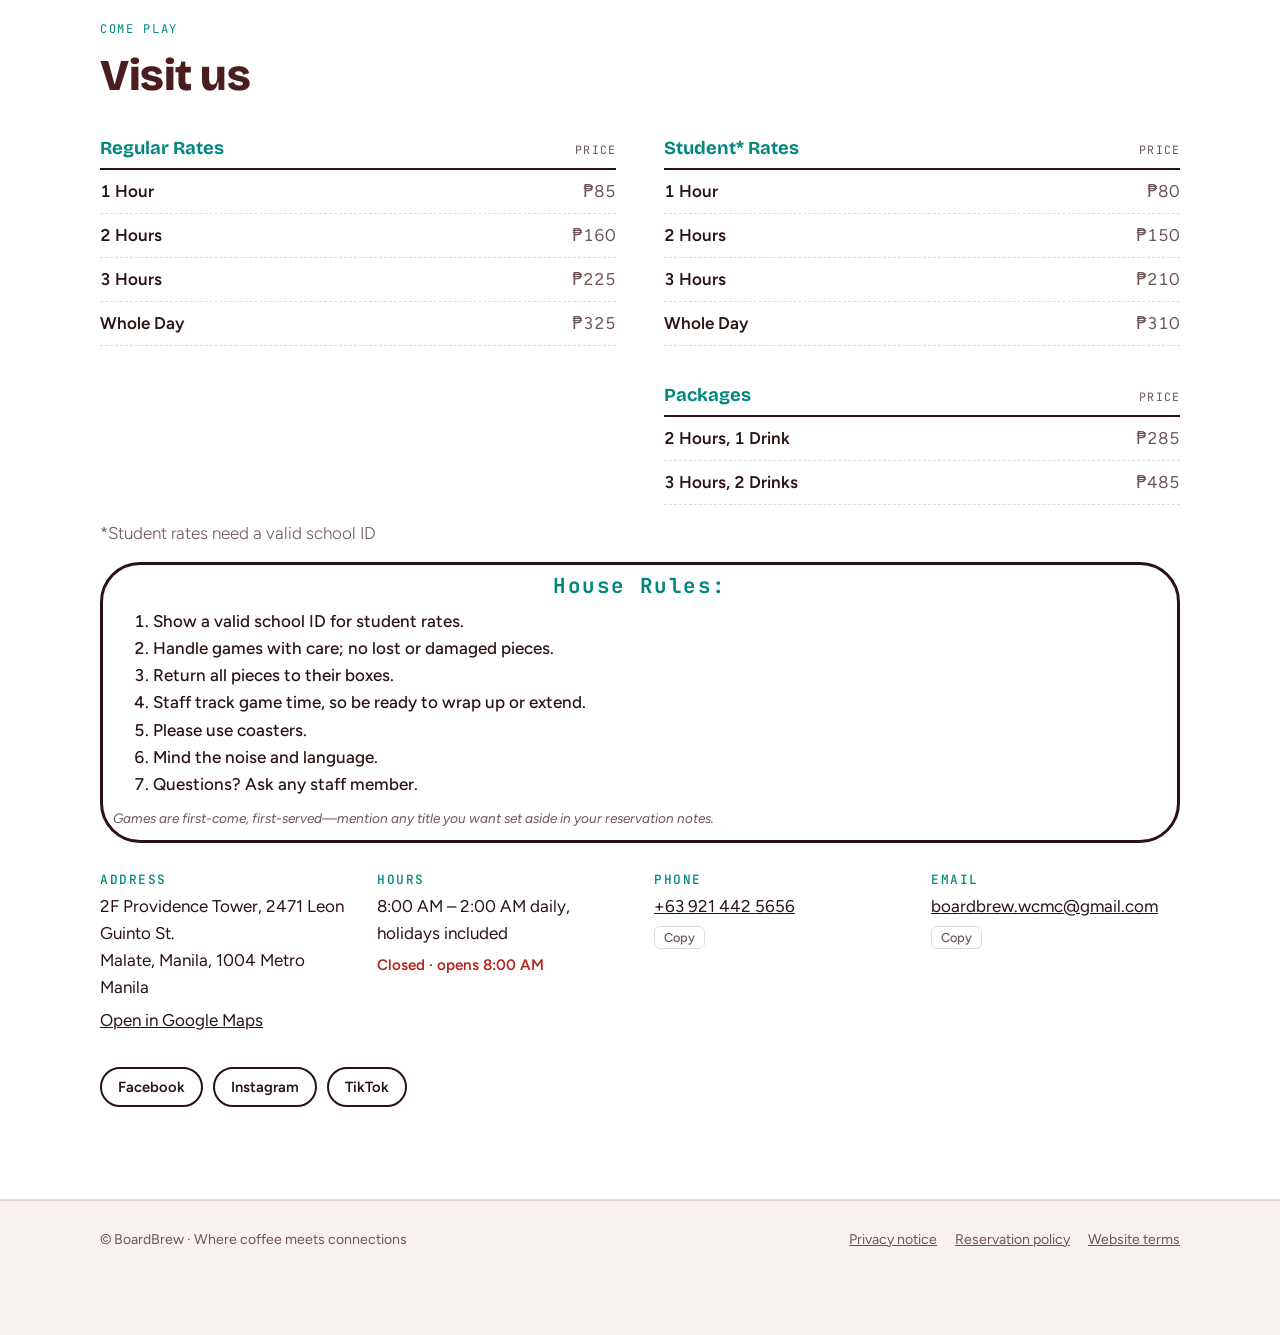
==== commit c9c9babd: "Dev 1 Tasks The booking comments were addressed. Real Facebook reviews were added  The notes for all" ====
--- a/index.html
+++ b/index.html
@@ -58,15 +58,20 @@
       <span class="eyebrow">Reservations</span>
       <h2>Save your spot at the table</h2>
       <p class="lede">Pick a date, time and group size. Your request goes to BoardBrew, and the team confirms your table by message.</p>
-      <div class="rule" data-label="C1 · Booking rule"><b id="r-lead">2h</b><span>Book at least <strong id="r-lead-text">2 hours</strong> ahead, for any time from <strong id="r-window">8:00 AM to 12:00 midnight</strong>. Coming sooner? Walk in or message us.</span></div>
+      <div class="rule" data-label="C1 · Booking rule"><b id="r-lead">2h</b><span>Book at least <strong id="r-lead-text">2 hours</strong> ahead (up to <strong>7 days</strong> ahead), for any time from <strong id="r-window">8:00 AM to 12:00 midnight</strong>. Coming sooner? Walk in or message us.</span></div>
+      <ul class="policy-bullets" aria-label="Reservation rules">
+        <li><strong>20-minute hold</strong> after your booking time.</li>
+        <li><strong>Cancel at least 1 hour before</strong> your booking.</li>
+        <li><strong>No deposit</strong> required.</li>
+      </ul>
     </div>
     <form id="rform" novalidate data-label="C2 · Reservation form">
       <div class="field full"><label for="r-name">Name</label><input id="r-name" autocomplete="name" placeholder="Juan Dela Cruz"></div>
       <div class="field"><label for="r-date">Date</label><input id="r-date" type="date"></div>
       <div class="field"><label for="r-time">Time</label><select id="r-time"></select><span class="hint" id="r-time-hint"></span></div>
-      <div class="field"><label for="r-pax">Group size</label><select id="r-pax"></select></div>
+      <div class="field"><label for="r-pax">Group size</label><select id="r-pax"></select><span class="hint" id="r-pax-hint" aria-live="polite"></span></div>
       <div class="field"><label for="r-phone">Mobile number</label><input id="r-phone" inputmode="tel" autocomplete="tel" placeholder="0917 123 4567"></div>
-      <div class="field full"><label for="r-note">Notes (optional)</label><input id="r-note" maxlength="300" placeholder="Birthday, a game you want set aside, etc." aria-describedby="r-note-hint"><span class="hint" id="r-note-hint">Please don’t include health or other sensitive details.</span></div>
+      <div class="field full"><label for="r-note">Notes (optional)</label><input id="r-note" maxlength="300" placeholder="Birthday, food allergies, a game you want set aside, etc." aria-describedby="r-note-hint"><span class="hint" id="r-note-hint">Food allergies are okay to include in notes. Please avoid other sensitive health details.</span></div>
       <div class="field full"><span class="err" id="r-err" role="alert"></span><button class="btn btn-primary" type="submit" style="justify-self:start" data-label="C3 · Button">Request reservation</button><span class="hint">We use your name and number only to confirm this booking. <a href="policies.html#privacy">Privacy notice</a> · <a href="policies.html#reservations">Reservation policy</a></span></div>
       <div class="result" id="r-result" hidden>
         <strong id="r-intro">Almost done. Send this message to BoardBrew:</strong>
@@ -141,9 +146,9 @@
       <a class="btn btn-ghost btn-sm" href="https://www.facebook.com/boardbreww/reviews" target="_blank" rel="noopener">Read reviews on Facebook</a>
     </div>
     <div class="reviews" data-label="G2 · Review cards">
-      <div class="review"><div class="bar"></div><div class="bar"></div><div class="bar s"></div><span class="note">Real customer review goes here</span></div>
-      <div class="review"><div class="bar"></div><div class="bar s"></div><span class="note">Real customer review goes here</span></div>
-      <div class="review"><div class="bar"></div><div class="bar"></div><div class="bar s"></div><span class="note">Real customer review goes here</span></div>
+      <blockquote class="review"><p>“delicious but cheap food and drinks 😁 good selection din ng games!!”</p><footer>— Liam</footer></blockquote>
+      <blockquote class="review"><p>“Student budget-friendly food and drinks, wide assortment of games, occasional gaming events.”</p><footer>— AJ</footer></blockquote>
+      <blockquote class="review"><p>“drinks here are superb, barista's bet in now my all time fave...store vibe is relaxing and fun at the same time..”</p><footer>— Czir</footer></blockquote>
     </div>
   </div>
 </section>
@@ -164,13 +169,30 @@
           <li>Mind the noise and language.</li>
           <li>Questions? Ask any staff member.</li>
         </ol>
+        <p class="note" id="v-games-note">Games are first-come, first-served—mention any title you want set aside in your reservation notes.</p>
       </div>
     </div>
     <div class="visit-grid">
-      <div><h3>Address</h3><p id="v-address">2F Providence Tower<br>Manila, Philippines</p></div>
-      <div><h3>Hours</h3><p id="v-hours">8:00 AM – 2:00 AM daily, holidays included</p><p class="status" id="v-status" aria-live="polite"></p></div>
-      <div><h3>Phone</h3><p id="ph">+63 921 442 5656</p><button class="copy" data-copy="ph">Copy</button></div>
-      <div><h3>Email</h3><p id="em" style="overflow-wrap:anywhere">boardbrew.wcmc@gmail.com</p><button class="copy" data-copy="em">Copy</button></div>
+      <div>
+        <h3>Address</h3>
+        <p id="v-address">2F Providence Tower, 2471 Leon Guinto St.<br>Malate, Manila, 1004 Metro Manila</p>
+        <a class="map-link" data-link="maps" target="_blank" rel="noopener">Open in Google Maps</a>
+      </div>
+      <div>
+        <h3>Hours</h3>
+        <p id="v-hours">8:00 AM – 2:00 AM daily, holidays included</p>
+        <p class="status" id="v-status" aria-live="polite"></p>
+      </div>
+      <div>
+        <h3>Phone</h3>
+        <p><a id="ph" href="tel:+639214425656">+63 921 442 5656</a></p>
+        <button class="copy" data-copy="ph">Copy</button>
+      </div>
+      <div>
+        <h3>Email</h3>
+        <p><a id="em" href="mailto:boardbrew.wcmc@gmail.com" style="overflow-wrap:anywhere">boardbrew.wcmc@gmail.com</a></p>
+        <button class="copy" data-copy="em">Copy</button>
+      </div>
     </div>
     <div class="socials" data-label="H1 · Social links">
       <a class="btn btn-ghost btn-sm" data-link="facebook" target="_blank" rel="noopener">Facebook</a>
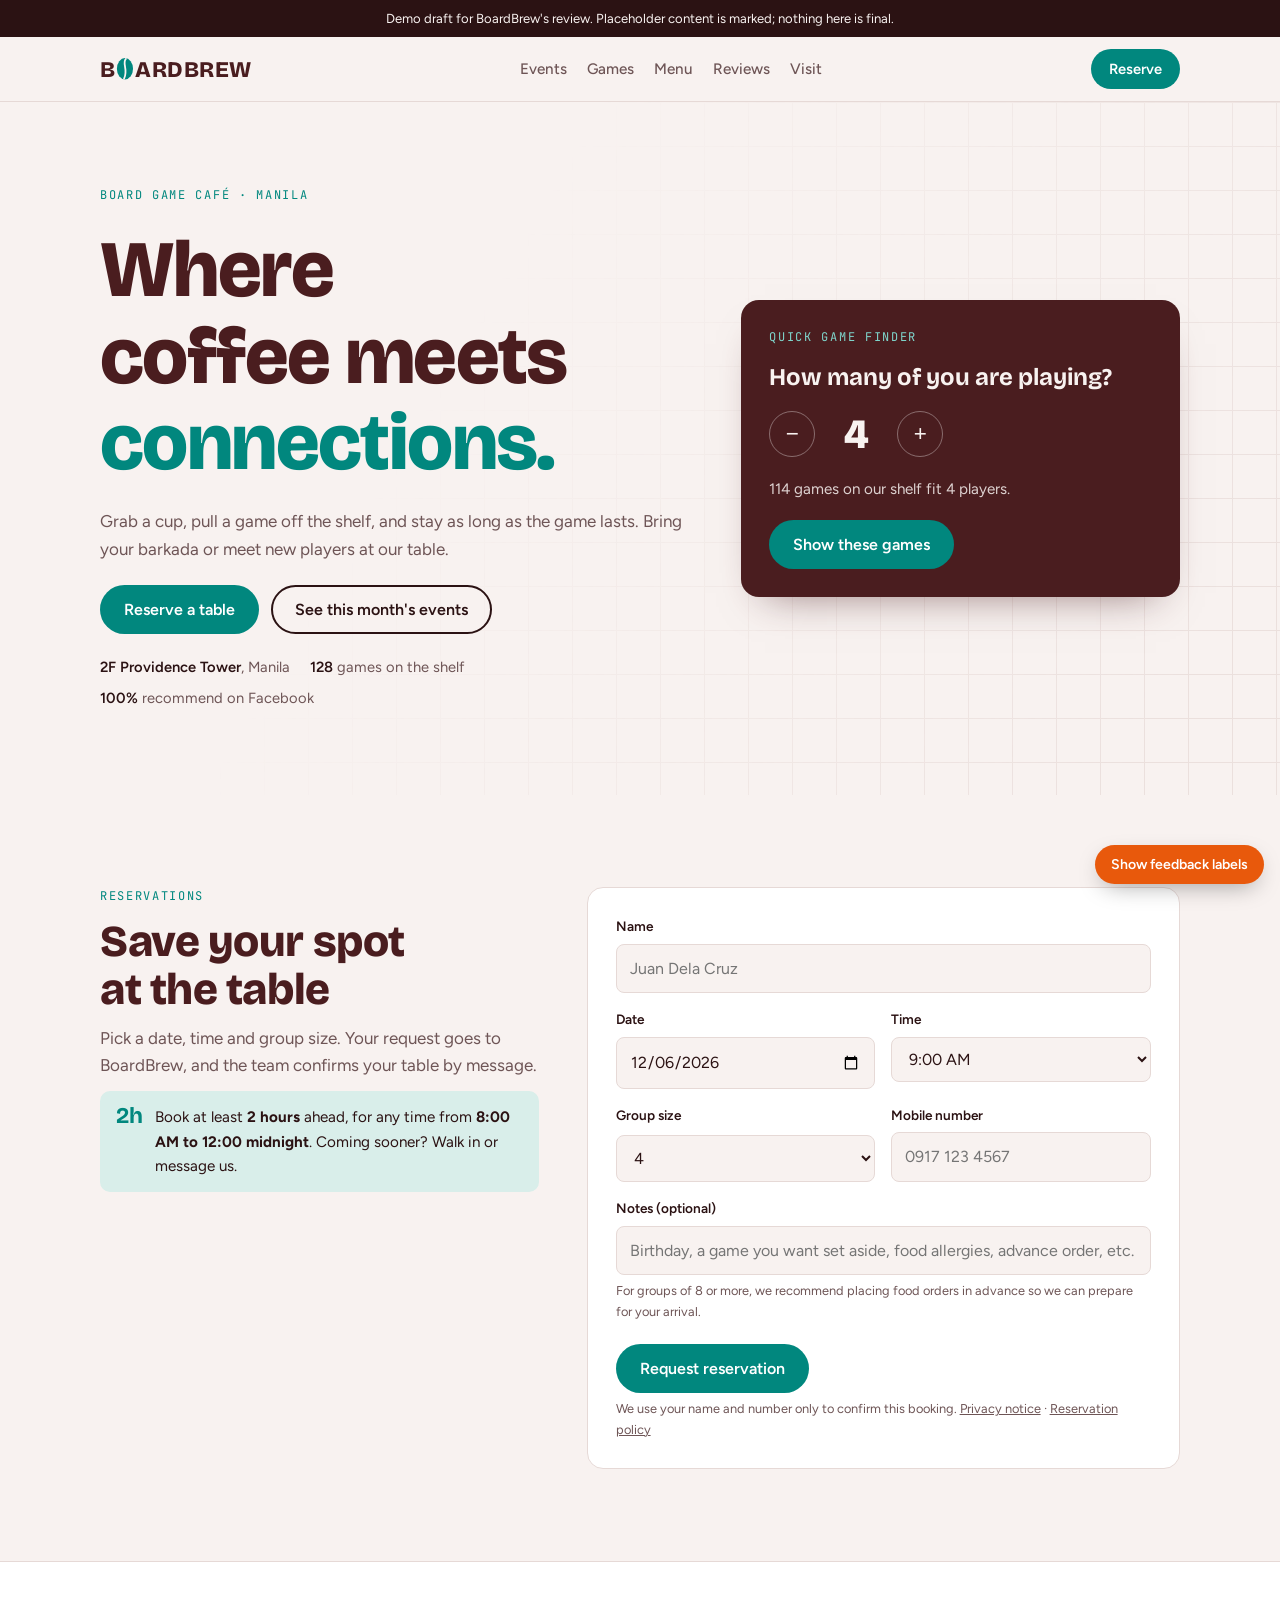
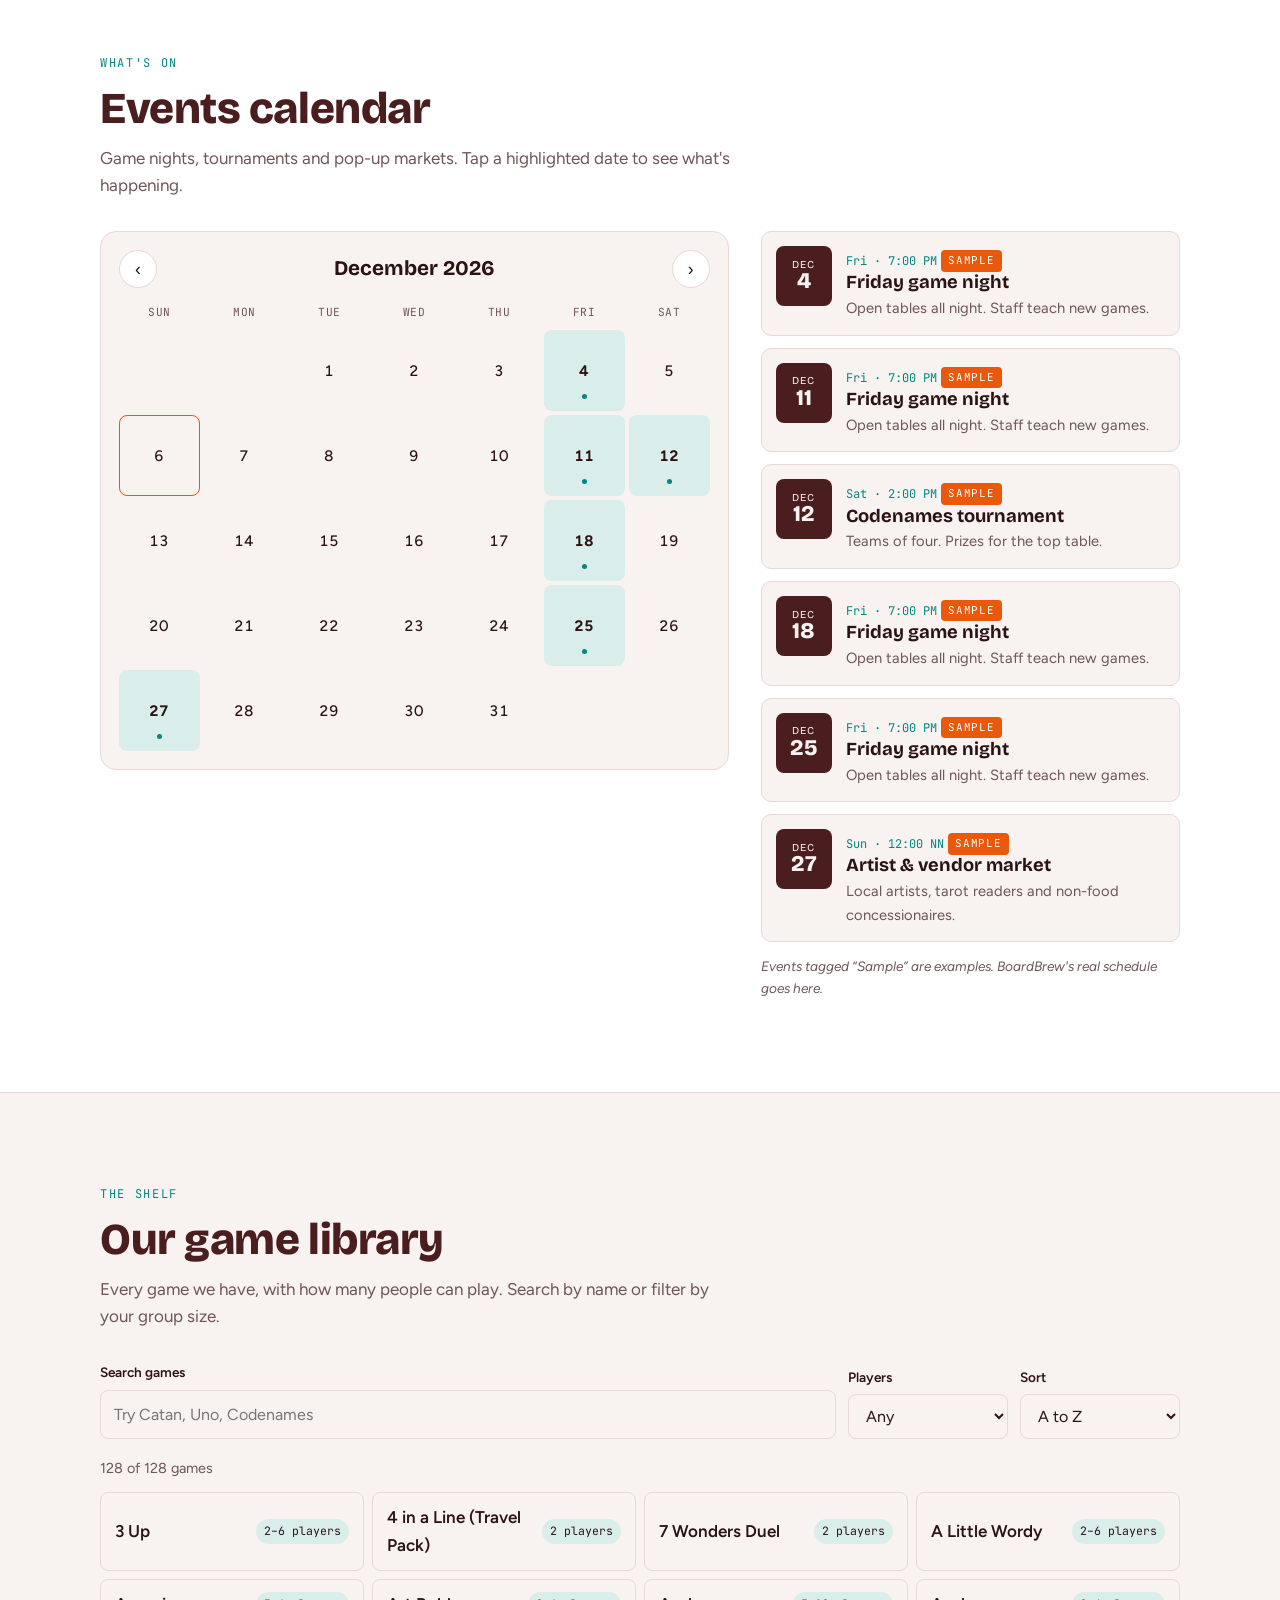
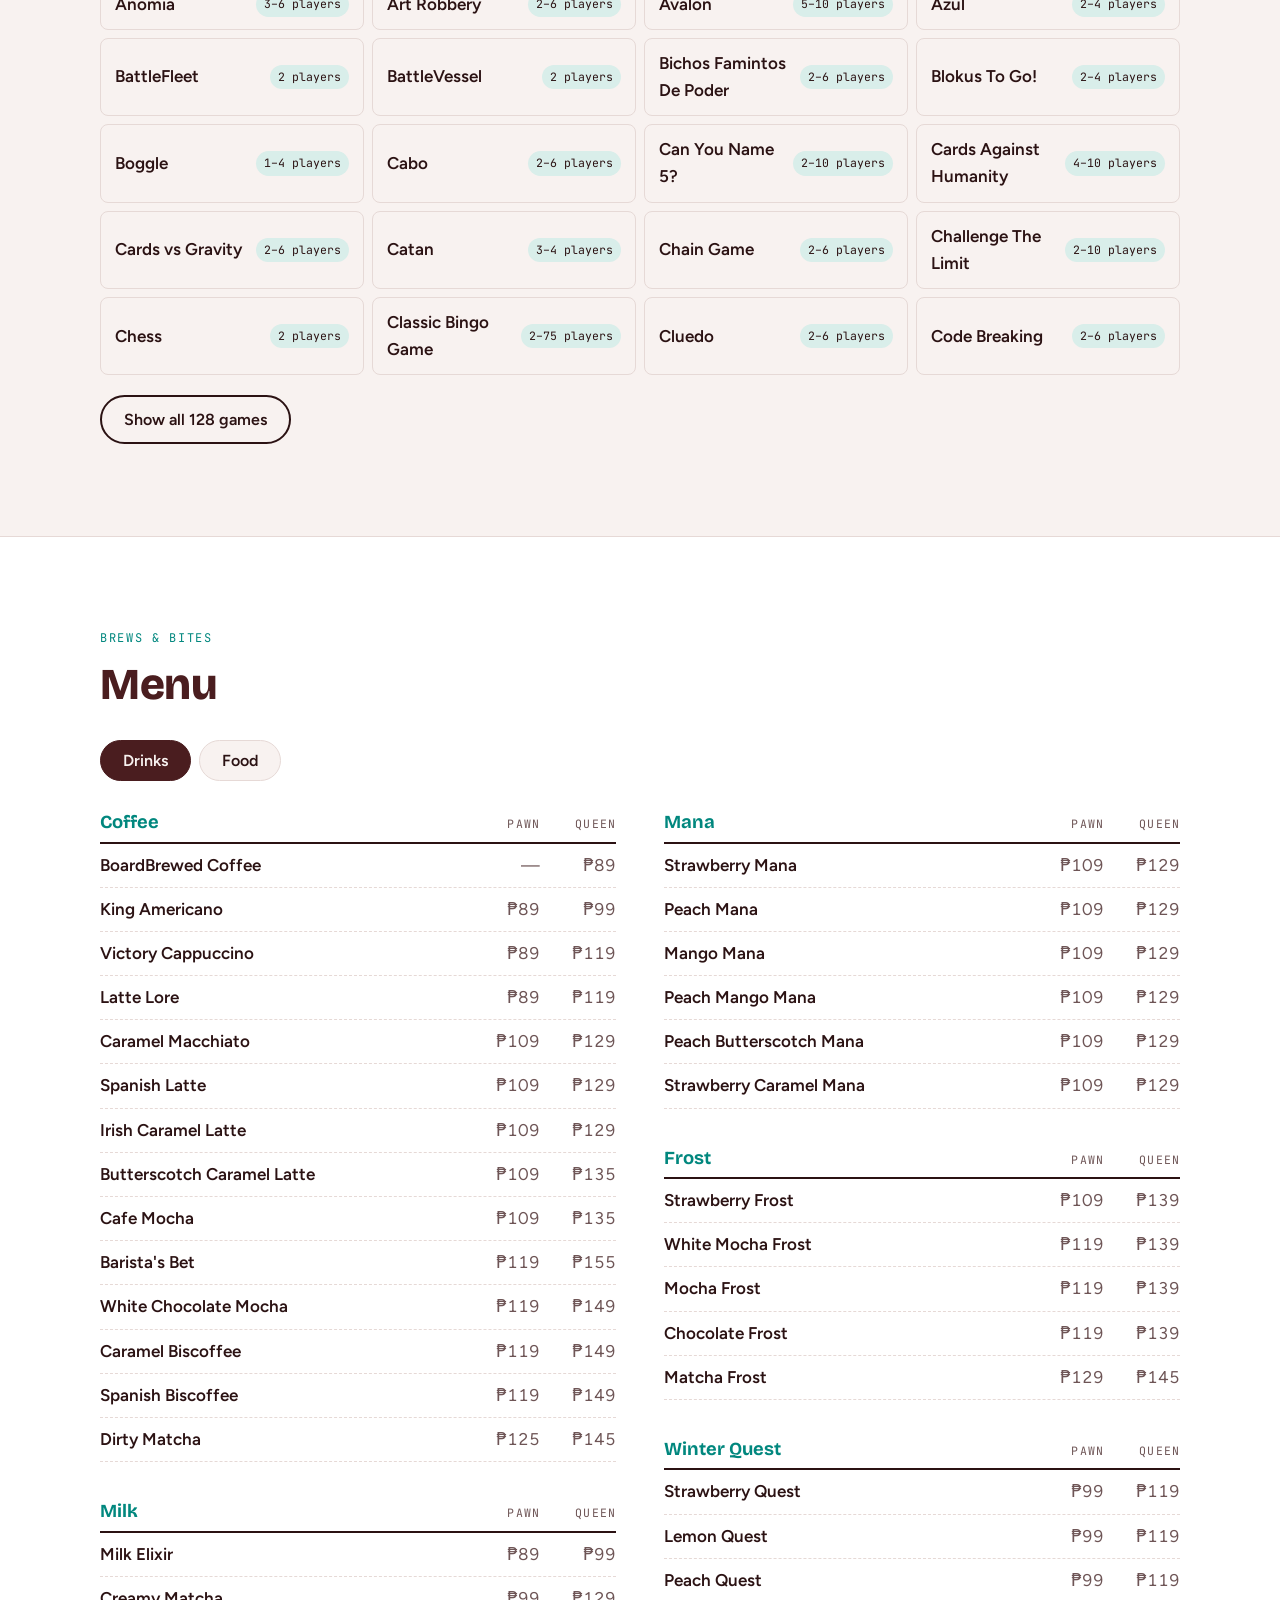
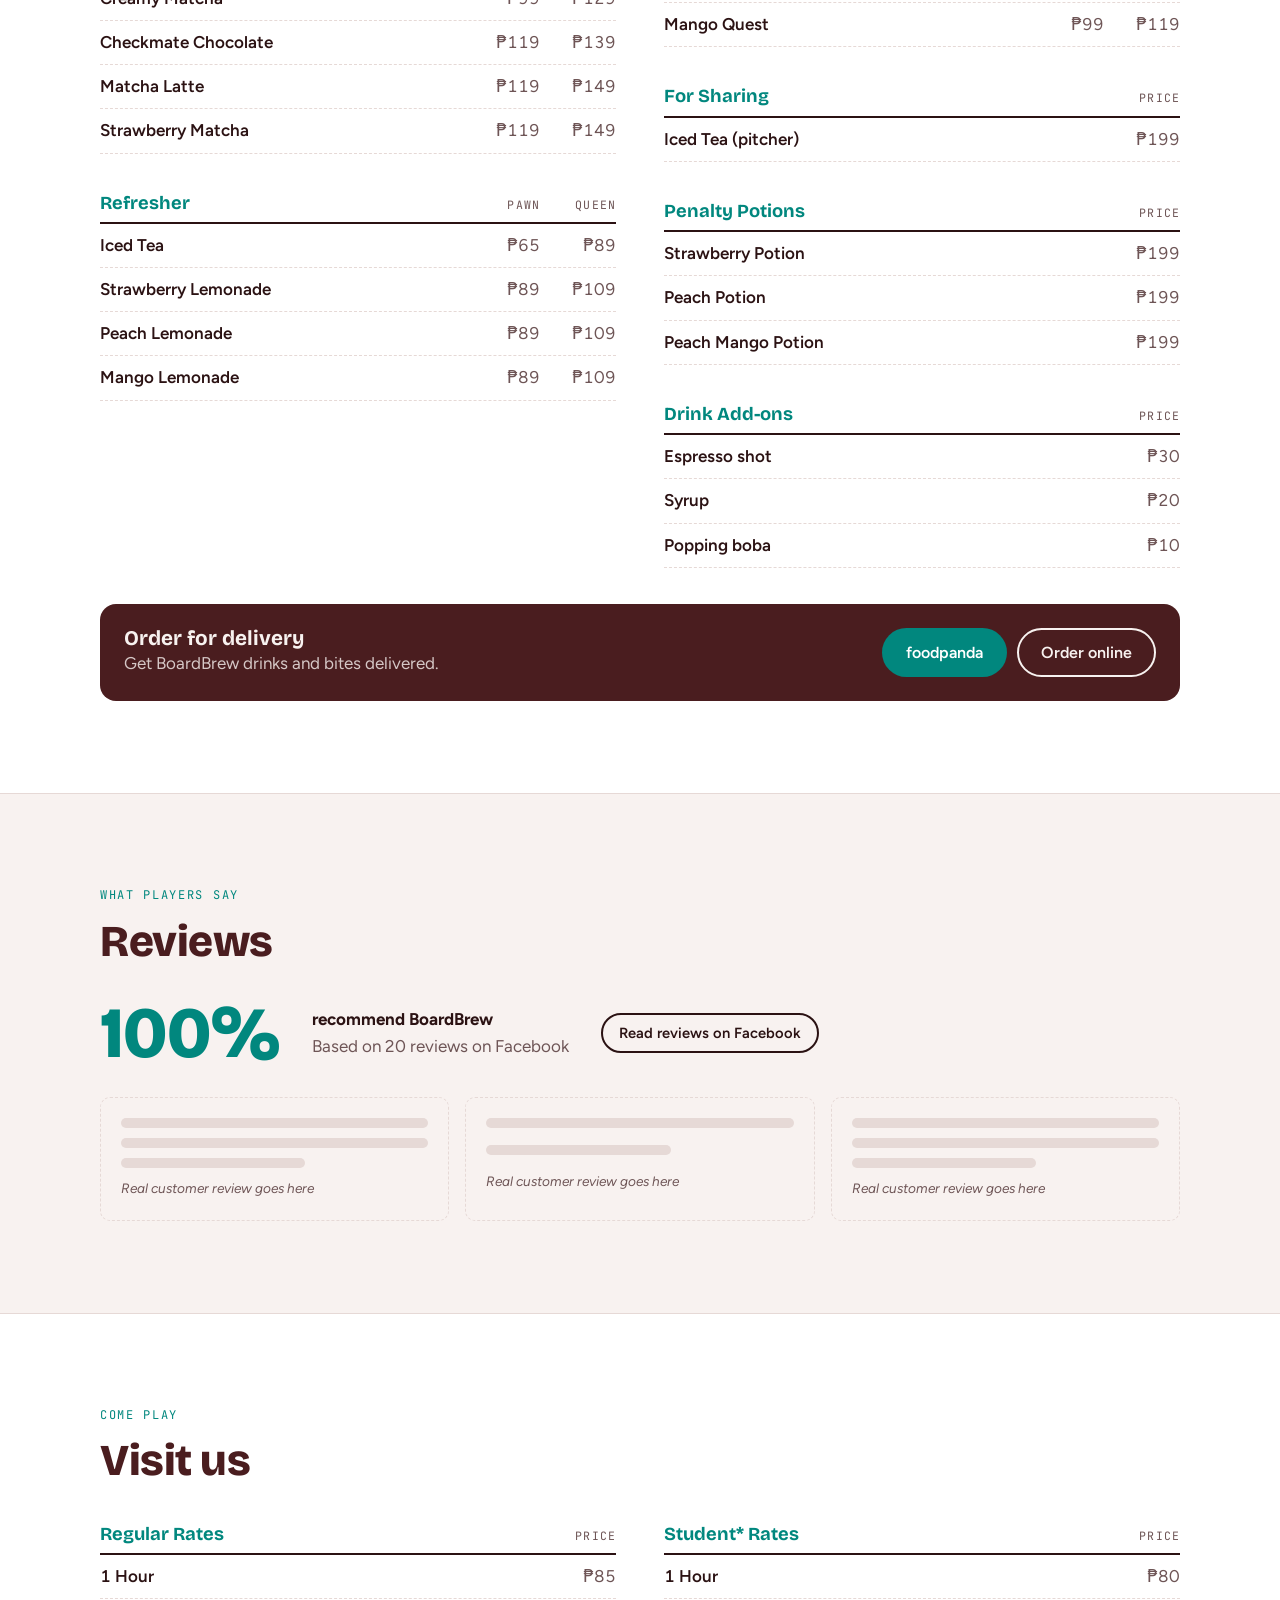
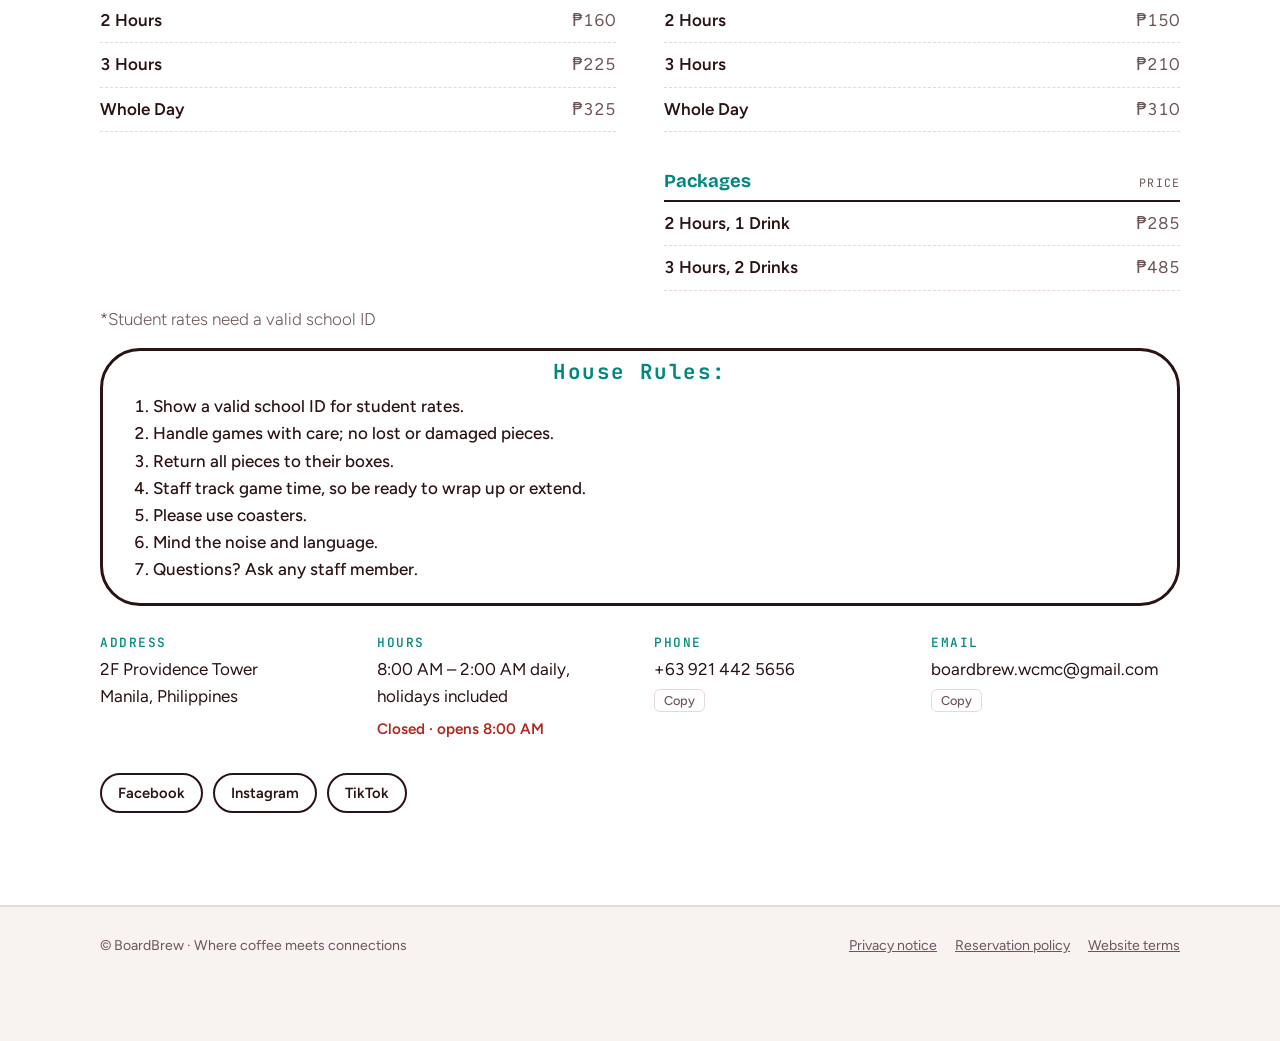
==== commit 9e5a774d: "Added tiktok link, phone nav menu, and Boardbrew feedback" ====
--- a/index.html
+++ b/index.html
@@ -19,7 +19,12 @@
 <nav data-label="A · Navigation bar">
   <div class="wrap">
     <a class="logo" href="#top" aria-label="BoardBrew home" data-label="A1 · Logo">B<svg viewBox="0 0 40 52" aria-hidden="true"><ellipse cx="20" cy="26" rx="18" ry="24" fill="var(--teal)"/><path d="M22 4c-9 10 6 24-4 44" stroke="var(--bg)" stroke-width="4" fill="none" stroke-linecap="round"/></svg>ARDBREW</a>
-    <div class="nav-links">
+    <button class="menu-toggle" id="menu-toggle" aria-expanded="false" aria-controls="nav-links" aria-label="Open menu">
+      <span class="bar"></span>
+      <span class="bar"></span>
+      <span class="bar"></span>
+    </button>
+    <div class="nav-links" id="nav-links">
       <a href="#events">Events</a><a href="#games">Games</a><a href="#menu">Menu</a><a href="#reviews">Reviews</a><a href="#visit">Visit</a>
     </div>
     <a class="btn btn-primary btn-sm" href="#reserve" data-label="A2 · Button">Reserve</a>
@@ -58,20 +63,15 @@
       <span class="eyebrow">Reservations</span>
       <h2>Save your spot at the table</h2>
       <p class="lede">Pick a date, time and group size. Your request goes to BoardBrew, and the team confirms your table by message.</p>
-      <div class="rule" data-label="C1 · Booking rule"><b id="r-lead">2h</b><span>Book at least <strong id="r-lead-text">2 hours</strong> ahead (up to <strong>7 days</strong> ahead), for any time from <strong id="r-window">8:00 AM to 12:00 midnight</strong>. Coming sooner? Walk in or message us.</span></div>
-      <ul class="policy-bullets" aria-label="Reservation rules">
-        <li><strong>20-minute hold</strong> after your booking time.</li>
-        <li><strong>Cancel at least 1 hour before</strong> your booking.</li>
-        <li><strong>No deposit</strong> required.</li>
-      </ul>
+      <div class="rule" data-label="C1 · Booking rule"><b id="r-lead">2h</b><span>Book at least <strong id="r-lead-text">2 hours</strong> ahead, for any time from <strong id="r-window">8:00 AM to 12:00 midnight</strong>. Coming sooner? Walk in or message us.</span></div>
     </div>
     <form id="rform" novalidate data-label="C2 · Reservation form">
       <div class="field full"><label for="r-name">Name</label><input id="r-name" autocomplete="name" placeholder="Juan Dela Cruz"></div>
       <div class="field"><label for="r-date">Date</label><input id="r-date" type="date"></div>
       <div class="field"><label for="r-time">Time</label><select id="r-time"></select><span class="hint" id="r-time-hint"></span></div>
-      <div class="field"><label for="r-pax">Group size</label><select id="r-pax"></select><span class="hint" id="r-pax-hint" aria-live="polite"></span></div>
+      <div class="field"><label for="r-pax">Group size</label><select id="r-pax"></select></div>
       <div class="field"><label for="r-phone">Mobile number</label><input id="r-phone" inputmode="tel" autocomplete="tel" placeholder="0917 123 4567"></div>
-      <div class="field full"><label for="r-note">Notes (optional)</label><input id="r-note" maxlength="300" placeholder="Birthday, food allergies, a game you want set aside, etc." aria-describedby="r-note-hint"><span class="hint" id="r-note-hint">Food allergies are okay to include in notes. Please avoid other sensitive health details.</span></div>
+      <div class="field full"><label for="r-note">Notes (optional)</label><input id="r-note" maxlength="300" placeholder="Birthday, a game you want set aside, food allergies, advance order, etc." aria-describedby="r-note-hint"><span class="hint" id="r-note-hint">For groups of 8 or more, we recommend placing food orders in advance so we can prepare for your arrival.</span></div>
       <div class="field full"><span class="err" id="r-err" role="alert"></span><button class="btn btn-primary" type="submit" style="justify-self:start" data-label="C3 · Button">Request reservation</button><span class="hint">We use your name and number only to confirm this booking. <a href="policies.html#privacy">Privacy notice</a> · <a href="policies.html#reservations">Reservation policy</a></span></div>
       <div class="result" id="r-result" hidden>
         <strong id="r-intro">Almost done. Send this message to BoardBrew:</strong>
@@ -146,9 +146,9 @@
       <a class="btn btn-ghost btn-sm" href="https://www.facebook.com/boardbreww/reviews" target="_blank" rel="noopener">Read reviews on Facebook</a>
     </div>
     <div class="reviews" data-label="G2 · Review cards">
-      <blockquote class="review"><p>“delicious but cheap food and drinks 😁 good selection din ng games!!”</p><footer>— Liam</footer></blockquote>
-      <blockquote class="review"><p>“Student budget-friendly food and drinks, wide assortment of games, occasional gaming events.”</p><footer>— AJ</footer></blockquote>
-      <blockquote class="review"><p>“drinks here are superb, barista's bet in now my all time fave...store vibe is relaxing and fun at the same time..”</p><footer>— Czir</footer></blockquote>
+      <div class="review"><div class="bar"></div><div class="bar"></div><div class="bar s"></div><span class="note">Real customer review goes here</span></div>
+      <div class="review"><div class="bar"></div><div class="bar s"></div><span class="note">Real customer review goes here</span></div>
+      <div class="review"><div class="bar"></div><div class="bar"></div><div class="bar s"></div><span class="note">Real customer review goes here</span></div>
     </div>
   </div>
 </section>
@@ -169,30 +169,13 @@
           <li>Mind the noise and language.</li>
           <li>Questions? Ask any staff member.</li>
         </ol>
-        <p class="note" id="v-games-note">Games are first-come, first-served—mention any title you want set aside in your reservation notes.</p>
       </div>
     </div>
     <div class="visit-grid">
-      <div>
-        <h3>Address</h3>
-        <p id="v-address">2F Providence Tower, 2471 Leon Guinto St.<br>Malate, Manila, 1004 Metro Manila</p>
-        <a class="map-link" data-link="maps" target="_blank" rel="noopener">Open in Google Maps</a>
-      </div>
-      <div>
-        <h3>Hours</h3>
-        <p id="v-hours">8:00 AM – 2:00 AM daily, holidays included</p>
-        <p class="status" id="v-status" aria-live="polite"></p>
-      </div>
-      <div>
-        <h3>Phone</h3>
-        <p><a id="ph" href="tel:+639214425656">+63 921 442 5656</a></p>
-        <button class="copy" data-copy="ph">Copy</button>
-      </div>
-      <div>
-        <h3>Email</h3>
-        <p><a id="em" href="mailto:boardbrew.wcmc@gmail.com" style="overflow-wrap:anywhere">boardbrew.wcmc@gmail.com</a></p>
-        <button class="copy" data-copy="em">Copy</button>
-      </div>
+      <div><h3>Address</h3><p id="v-address">2F Providence Tower<br>Manila, Philippines</p></div>
+      <div><h3>Hours</h3><p id="v-hours">8:00 AM – 2:00 AM daily, holidays included</p><p class="status" id="v-status" aria-live="polite"></p></div>
+      <div><h3>Phone</h3><p id="ph">+63 921 442 5656</p><button class="copy" data-copy="ph">Copy</button></div>
+      <div><h3>Email</h3><p id="em" style="overflow-wrap:anywhere">boardbrew.wcmc@gmail.com</p><button class="copy" data-copy="em">Copy</button></div>
     </div>
     <div class="socials" data-label="H1 · Social links">
       <a class="btn btn-ghost btn-sm" data-link="facebook" target="_blank" rel="noopener">Facebook</a>
--- a/public/styles.css
+++ b/public/styles.css
@@ -217,3 +217,66 @@
 /* Small link rows are <nav> too: don't give them the sticky top-bar look */
 .policy-toc,.foot-links{position:static;background:none;backdrop-filter:none;border:0;z-index:auto}
 body:has(.fb-toggle) footer{padding-bottom:84px}
+
+/* Hamburger button: shown only on mobile */
+.menu-toggle {
+  display: none;
+  flex-direction: column;
+  gap: 5px;
+  background: transparent;
+  border: none;
+  cursor: pointer;
+  padding: 8px;
+}
+
+.menu-toggle .bar {
+  display: block;
+  width: 26px;
+  height: 3px;
+  background: var(--fg);
+  border-radius: 2px;
+  transition: transform .25s ease, opacity .2s ease;
+}
+
+/* Mobile breakpoint consistent */
+@media (max-width: 860px) {
+  .menu-toggle {
+    display: flex;
+  }
+
+  /* Hide the original horizontal navigation links on mobile */
+  .nav-links {
+    display: none;
+    position: absolute;
+    top: 100%;
+    left: 0;
+    right: 0;
+    background: var(--surface);
+    border-bottom: 1px solid var(--line);
+    flex-direction: column;
+    padding: 16px 20px;
+    gap: 12px;
+    z-index: 30;
+  }
+
+  /* Add this class via JS when expanded */
+  .nav-links.is-open {
+    display: flex;
+  }
+
+  /* Ensure nav is the positioning reference */
+  nav .wrap {
+    position: relative;
+  }
+}
+
+/* Hamburger icon transforms into X when expanded */
+.menu-toggle[aria-expanded="true"] .bar:nth-child(1) {
+  transform: translateY(8px) rotate(45deg);
+}
+.menu-toggle[aria-expanded="true"] .bar:nth-child(2) {
+  opacity: 0;
+}
+.menu-toggle[aria-expanded="true"] .bar:nth-child(3) {
+  transform: translateY(-8px) rotate(-45deg);
+}
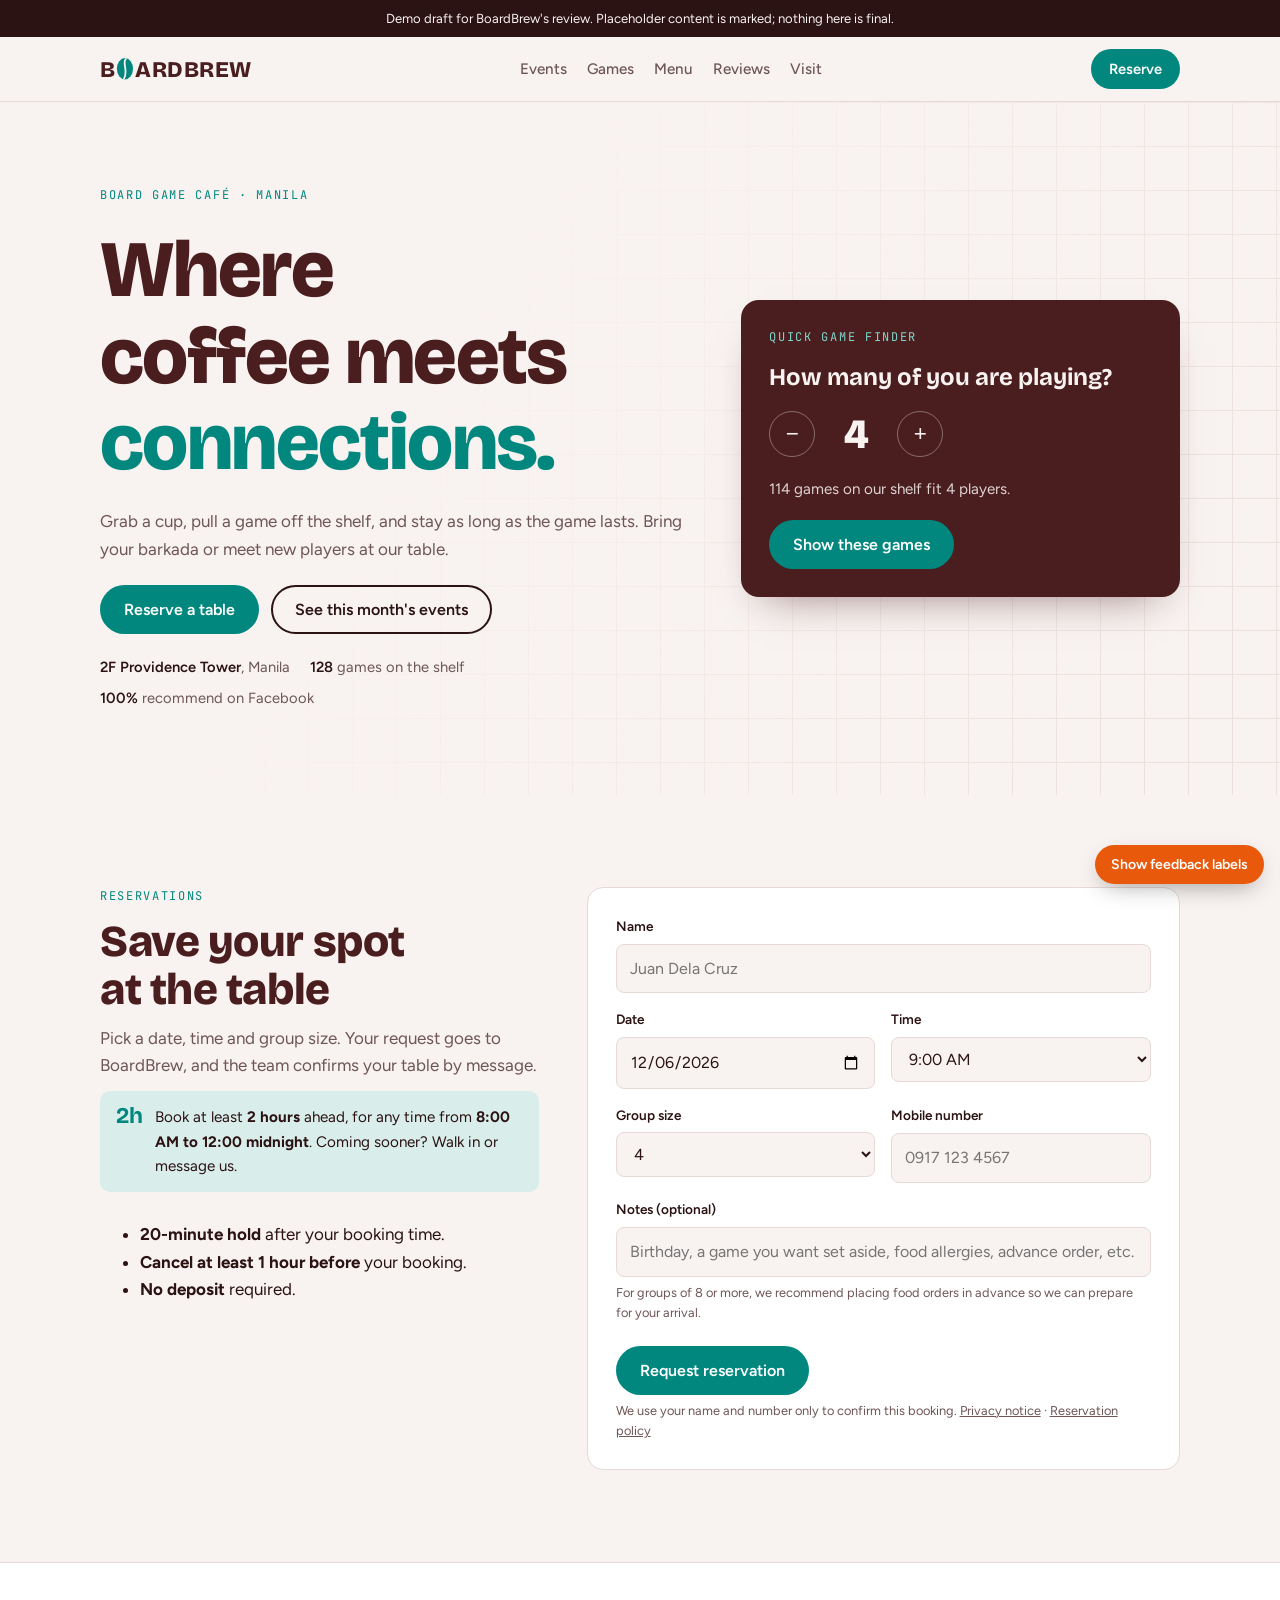
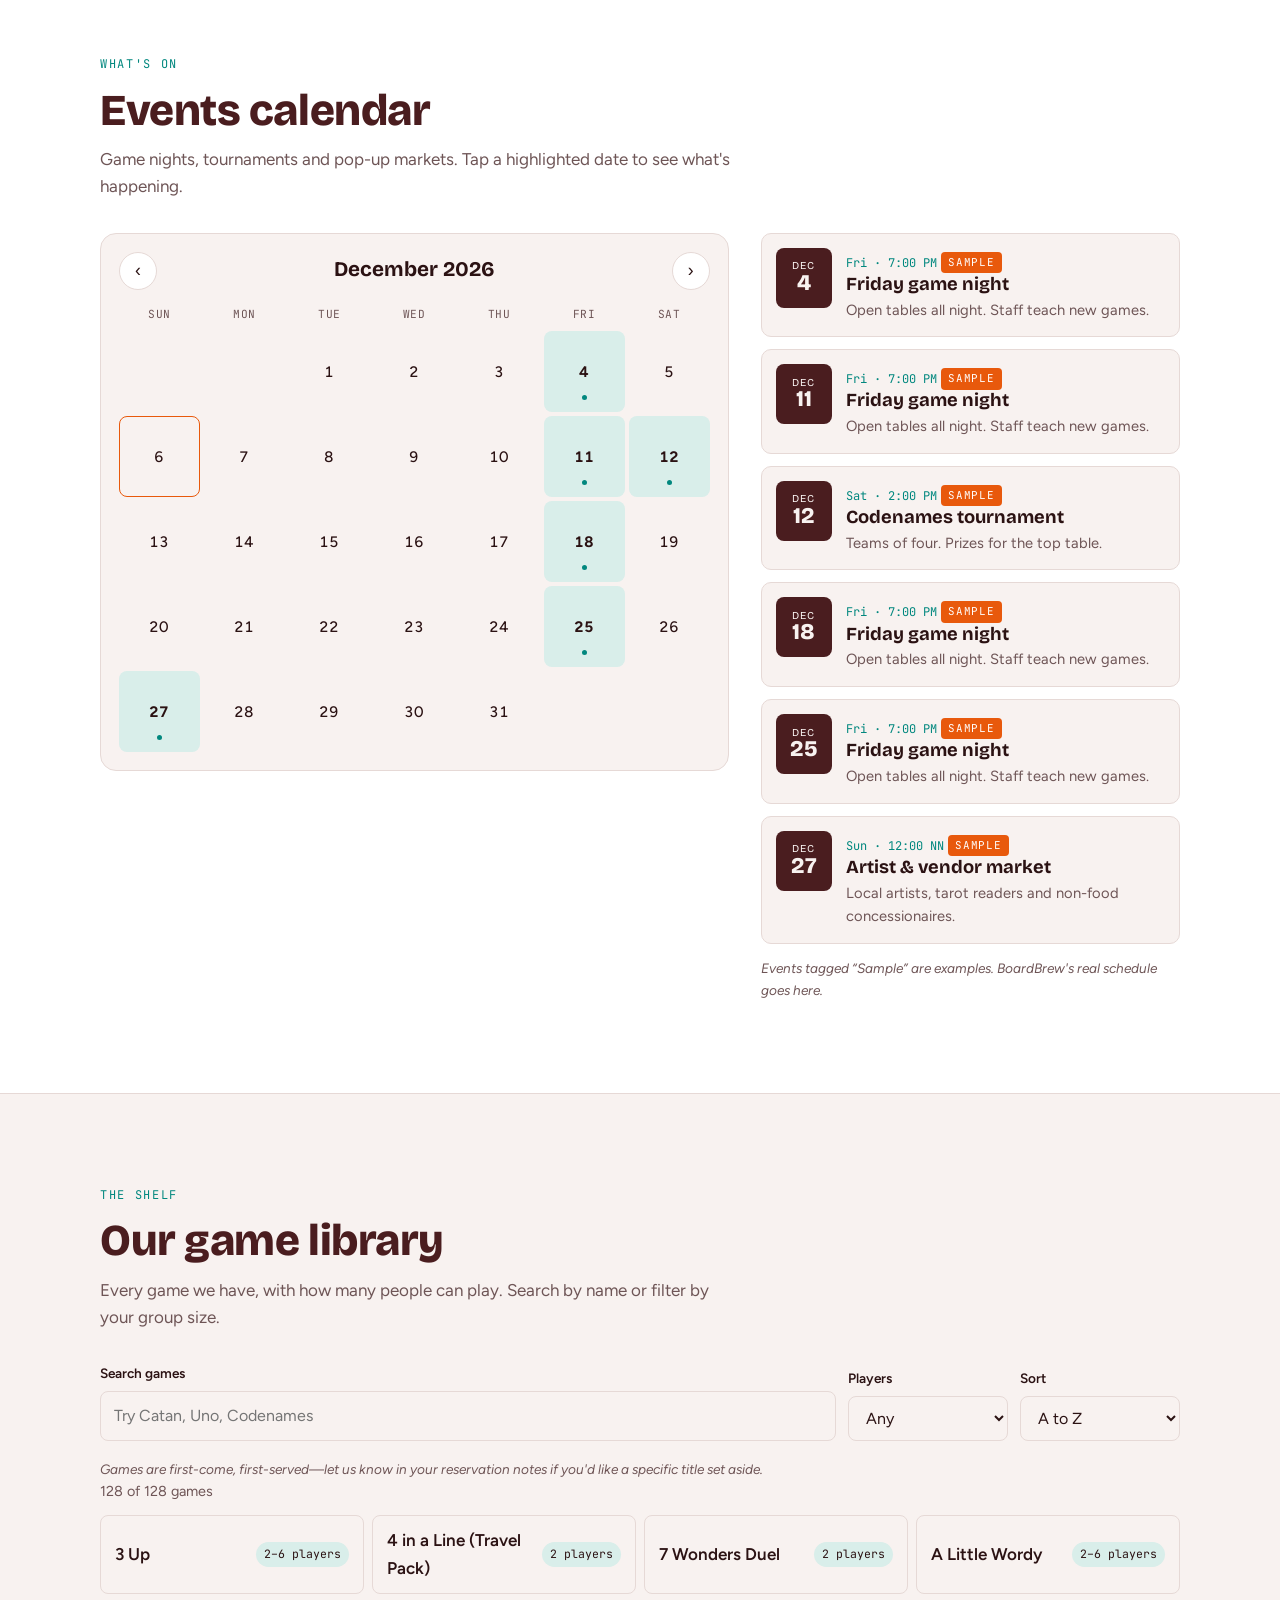
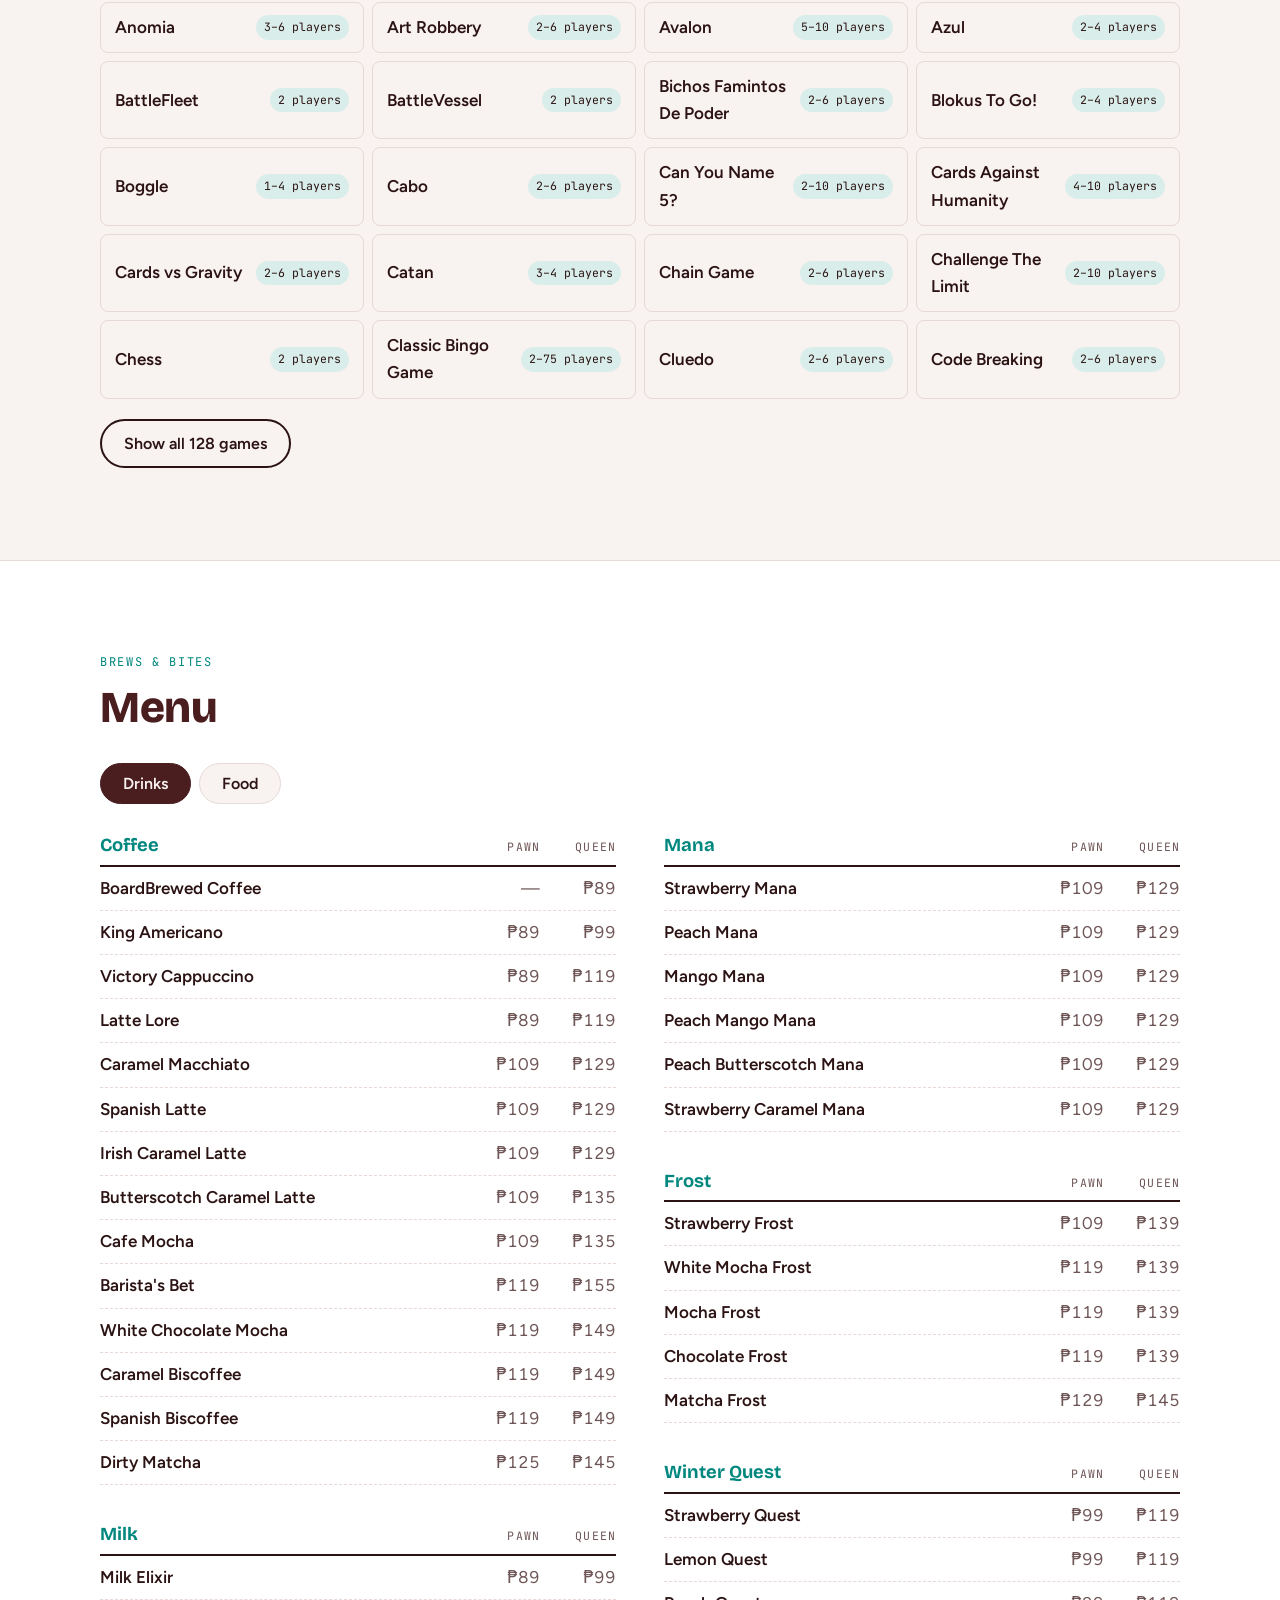
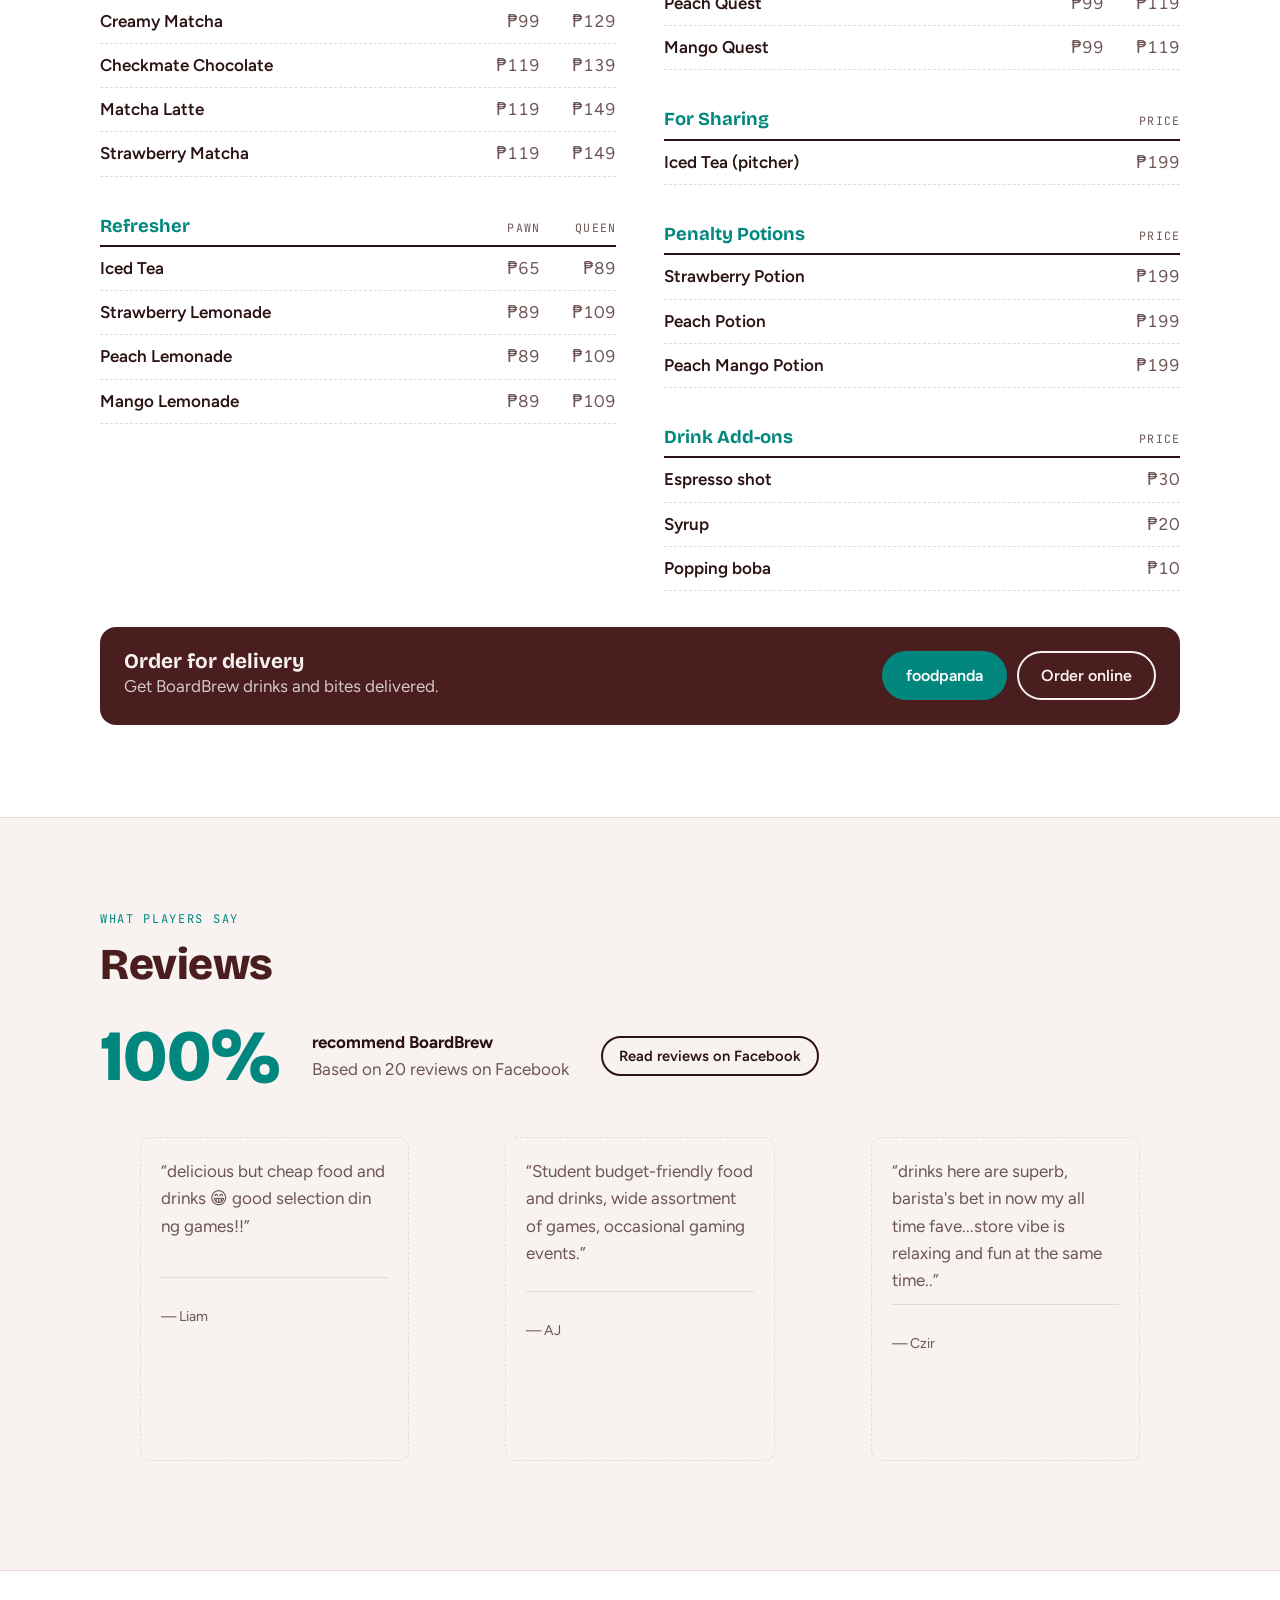
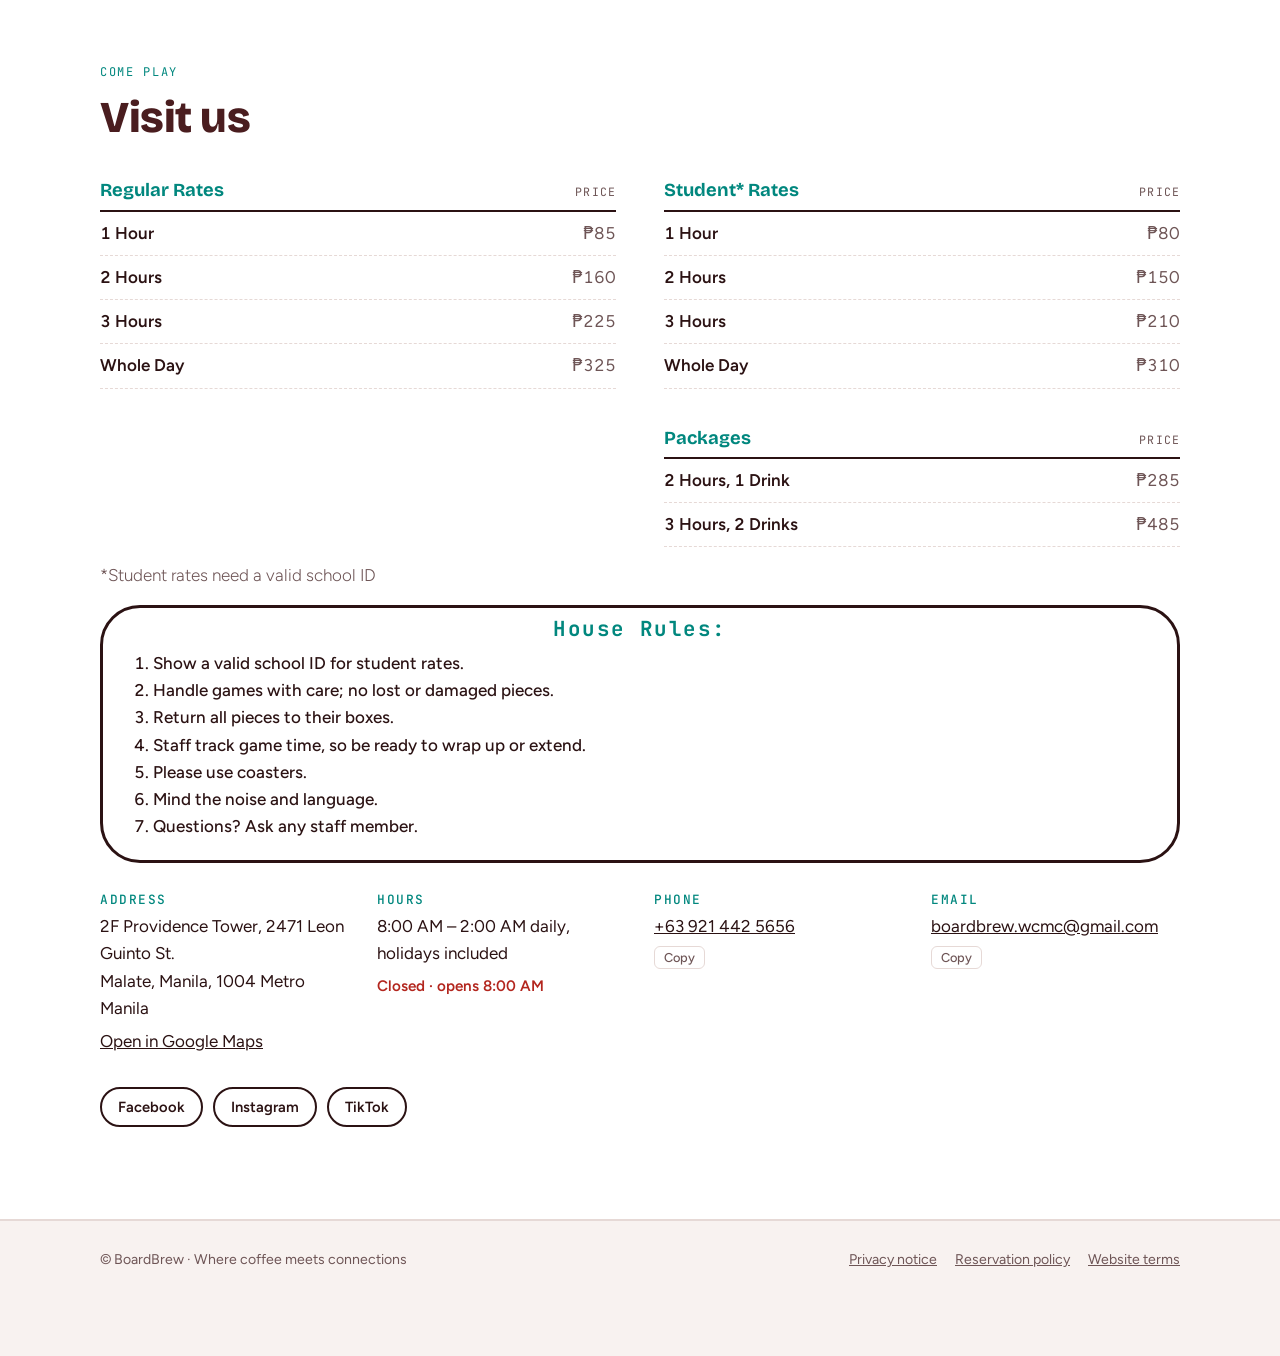
==== commit 4866d313: "QA 1 fixes and tests" ====
--- a/index.html
+++ b/index.html
@@ -19,12 +19,7 @@
 <nav data-label="A · Navigation bar">
   <div class="wrap">
     <a class="logo" href="#top" aria-label="BoardBrew home" data-label="A1 · Logo">B<svg viewBox="0 0 40 52" aria-hidden="true"><ellipse cx="20" cy="26" rx="18" ry="24" fill="var(--teal)"/><path d="M22 4c-9 10 6 24-4 44" stroke="var(--bg)" stroke-width="4" fill="none" stroke-linecap="round"/></svg>ARDBREW</a>
-    <button class="menu-toggle" id="menu-toggle" aria-expanded="false" aria-controls="nav-links" aria-label="Open menu">
-      <span class="bar"></span>
-      <span class="bar"></span>
-      <span class="bar"></span>
-    </button>
-    <div class="nav-links" id="nav-links">
+    <div class="nav-links">
       <a href="#events">Events</a><a href="#games">Games</a><a href="#menu">Menu</a><a href="#reviews">Reviews</a><a href="#visit">Visit</a>
     </div>
     <a class="btn btn-primary btn-sm" href="#reserve" data-label="A2 · Button">Reserve</a>
@@ -64,12 +59,17 @@
       <h2>Save your spot at the table</h2>
       <p class="lede">Pick a date, time and group size. Your request goes to BoardBrew, and the team confirms your table by message.</p>
       <div class="rule" data-label="C1 · Booking rule"><b id="r-lead">2h</b><span>Book at least <strong id="r-lead-text">2 hours</strong> ahead, for any time from <strong id="r-window">8:00 AM to 12:00 midnight</strong>. Coming sooner? Walk in or message us.</span></div>
+      <ul class="policy-bullets" aria-label="Reservation rules">
+        <li><strong>20-minute hold</strong> after your booking time.</li>
+        <li><strong>Cancel at least 1 hour before</strong> your booking.</li>
+        <li><strong>No deposit</strong> required.</li>
+      </ul>
     </div>
     <form id="rform" novalidate data-label="C2 · Reservation form">
       <div class="field full"><label for="r-name">Name</label><input id="r-name" autocomplete="name" placeholder="Juan Dela Cruz"></div>
       <div class="field"><label for="r-date">Date</label><input id="r-date" type="date"></div>
       <div class="field"><label for="r-time">Time</label><select id="r-time"></select><span class="hint" id="r-time-hint"></span></div>
-      <div class="field"><label for="r-pax">Group size</label><select id="r-pax"></select></div>
+      <div class="field"><label for="r-pax">Group size</label><select id="r-pax"></select><span class="hint" id="r-pax-hint" aria-live="polite"></span></div>
       <div class="field"><label for="r-phone">Mobile number</label><input id="r-phone" inputmode="tel" autocomplete="tel" placeholder="0917 123 4567"></div>
       <div class="field full"><label for="r-note">Notes (optional)</label><input id="r-note" maxlength="300" placeholder="Birthday, a game you want set aside, food allergies, advance order, etc." aria-describedby="r-note-hint"><span class="hint" id="r-note-hint">For groups of 8 or more, we recommend placing food orders in advance so we can prepare for your arrival.</span></div>
       <div class="field full"><span class="err" id="r-err" role="alert"></span><button class="btn btn-primary" type="submit" style="justify-self:start" data-label="C3 · Button">Request reservation</button><span class="hint">We use your name and number only to confirm this booking. <a href="policies.html#privacy">Privacy notice</a> · <a href="policies.html#reservations">Reservation policy</a></span></div>
@@ -113,6 +113,7 @@
       <div class="field sm"><label for="g-n">Players</label><select id="g-n"></select></div>
       <div class="field sm"><label for="g-sort">Sort</label><select id="g-sort"><option value="az">A to Z</option><option value="min">Fewest players first</option><option value="max">Biggest groups first</option></select></div>
     </div>
+    <p class="note">Games are first-come, first-served—let us know in your reservation notes if you'd like a specific title set aside.</p>
     <p class="g-meta" id="g-meta" aria-live="polite"></p>
     <div class="games" id="g-list" data-label="E2 · Game list"></div>
     <button class="btn btn-ghost" type="button" id="g-more" style="margin-top:20px" data-label="E3 · Button"></button>
@@ -146,9 +147,9 @@
       <a class="btn btn-ghost btn-sm" href="https://www.facebook.com/boardbreww/reviews" target="_blank" rel="noopener">Read reviews on Facebook</a>
     </div>
     <div class="reviews" data-label="G2 · Review cards">
-      <div class="review"><div class="bar"></div><div class="bar"></div><div class="bar s"></div><span class="note">Real customer review goes here</span></div>
-      <div class="review"><div class="bar"></div><div class="bar s"></div><span class="note">Real customer review goes here</span></div>
-      <div class="review"><div class="bar"></div><div class="bar"></div><div class="bar s"></div><span class="note">Real customer review goes here</span></div>
+      <blockquote class="review"><p>“delicious but cheap food and drinks 😁 good selection din ng games!!”</p><footer>— Liam</footer></blockquote>
+      <blockquote class="review"><p>“Student budget-friendly food and drinks, wide assortment of games, occasional gaming events.”</p><footer>— AJ</footer></blockquote>
+      <blockquote class="review"><p>“drinks here are superb, barista's bet in now my all time fave...store vibe is relaxing and fun at the same time..”</p><footer>— Czir</footer></blockquote>
     </div>
   </div>
 </section>
@@ -172,10 +173,26 @@
       </div>
     </div>
     <div class="visit-grid">
-      <div><h3>Address</h3><p id="v-address">2F Providence Tower<br>Manila, Philippines</p></div>
-      <div><h3>Hours</h3><p id="v-hours">8:00 AM – 2:00 AM daily, holidays included</p><p class="status" id="v-status" aria-live="polite"></p></div>
-      <div><h3>Phone</h3><p id="ph">+63 921 442 5656</p><button class="copy" data-copy="ph">Copy</button></div>
-      <div><h3>Email</h3><p id="em" style="overflow-wrap:anywhere">boardbrew.wcmc@gmail.com</p><button class="copy" data-copy="em">Copy</button></div>
+      <div>
+        <h3>Address</h3>
+        <p id="v-address">2F Providence Tower, 2471 Leon Guinto St.<br>Malate, Manila, 1004 Metro Manila</p>
+        <a class="map-link" data-link="maps" target="_blank" rel="noopener">Open in Google Maps</a>
+      </div>
+      <div>
+        <h3>Hours</h3>
+        <p id="v-hours">8:00 AM – 2:00 AM daily, holidays included</p>
+        <p class="status" id="v-status" aria-live="polite"></p>
+      </div>
+      <div>
+        <h3>Phone</h3>
+        <p><a id="ph" href="tel:+639214425656">+63 921 442 5656</a></p>
+        <button class="copy" data-copy="ph">Copy</button>
+      </div>
+      <div>
+        <h3>Email</h3>
+        <p><a id="em" href="mailto:boardbrew.wcmc@gmail.com" style="overflow-wrap:anywhere">boardbrew.wcmc@gmail.com</a></p>
+        <button class="copy" data-copy="em">Copy</button>
+      </div>
     </div>
     <div class="socials" data-label="H1 · Social links">
       <a class="btn btn-ghost btn-sm" data-link="facebook" target="_blank" rel="noopener">Facebook</a>
@@ -201,6 +218,7 @@
 
 <script src="public/config.js"></script>
 <script src="public/data.js"></script>
+<script src="public/rules.js"></script>
 <script src="public/functions.js"></script>
 </body>
 </html>
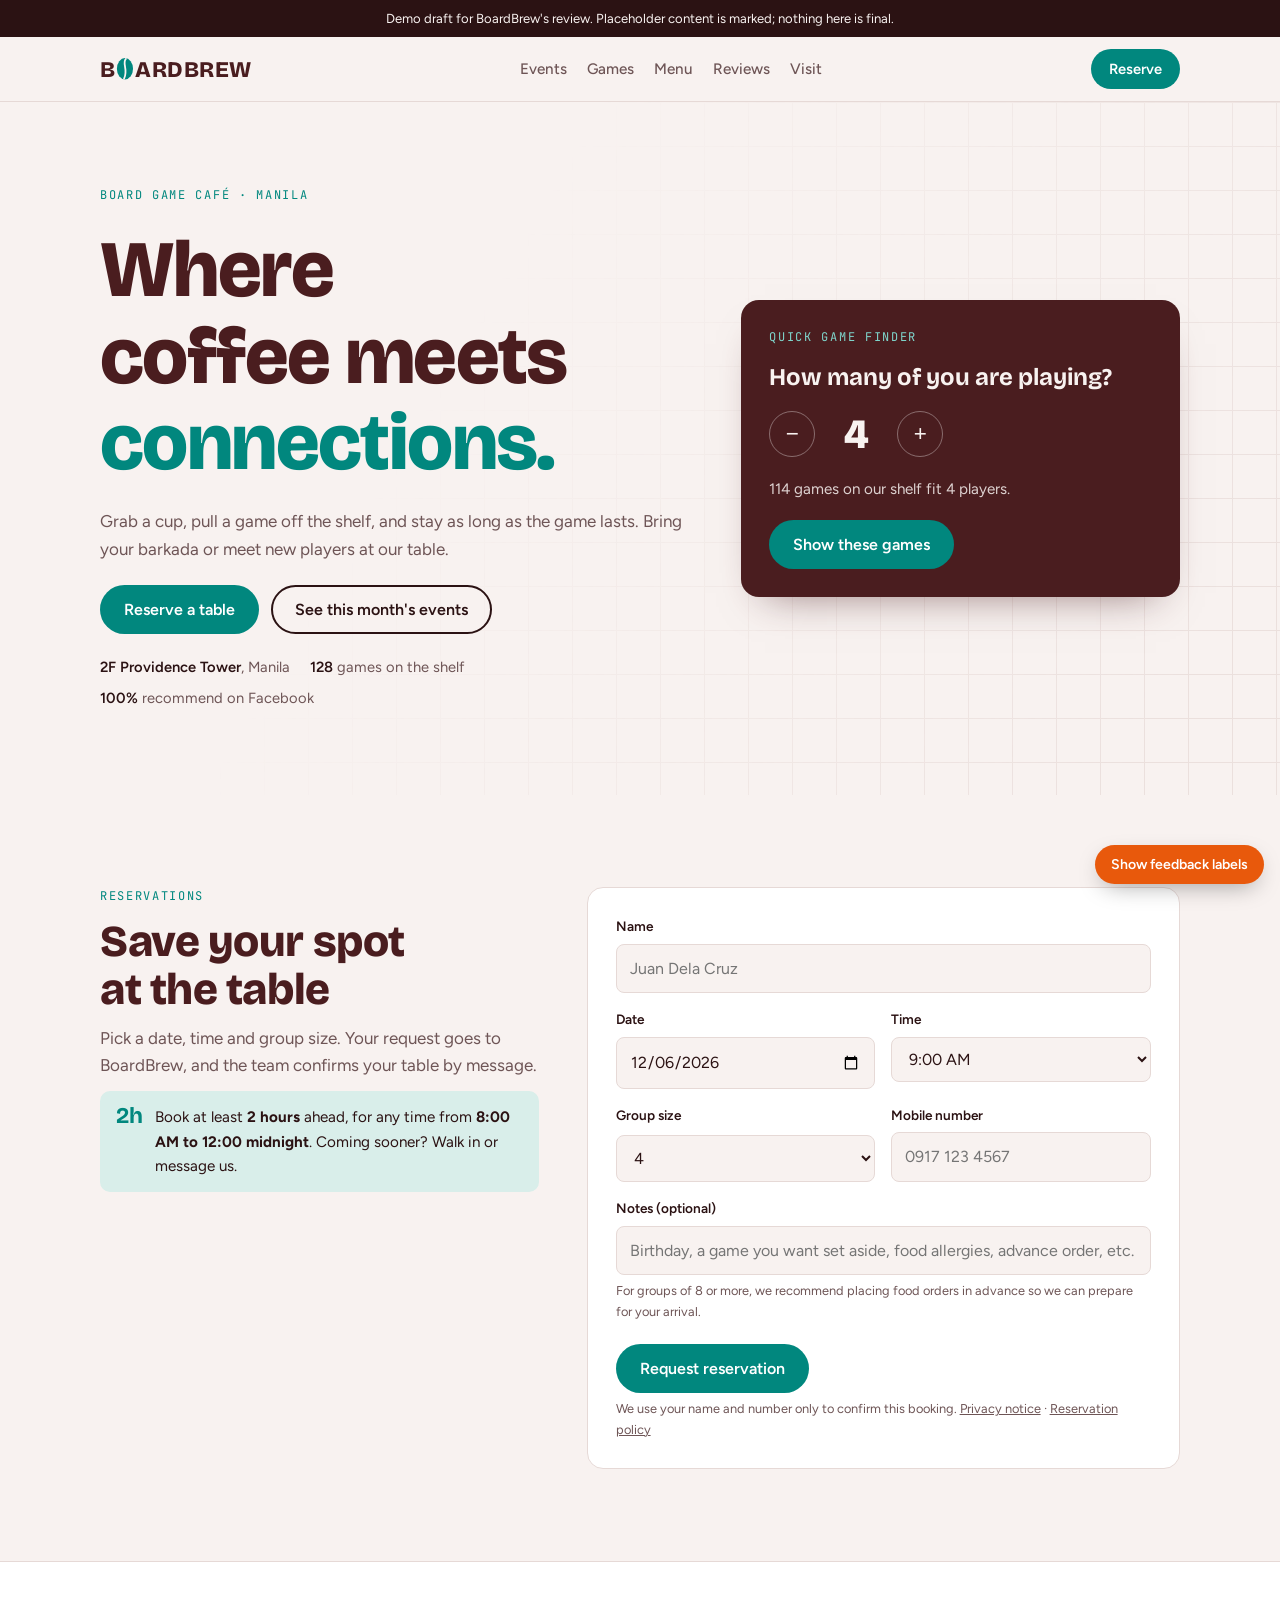
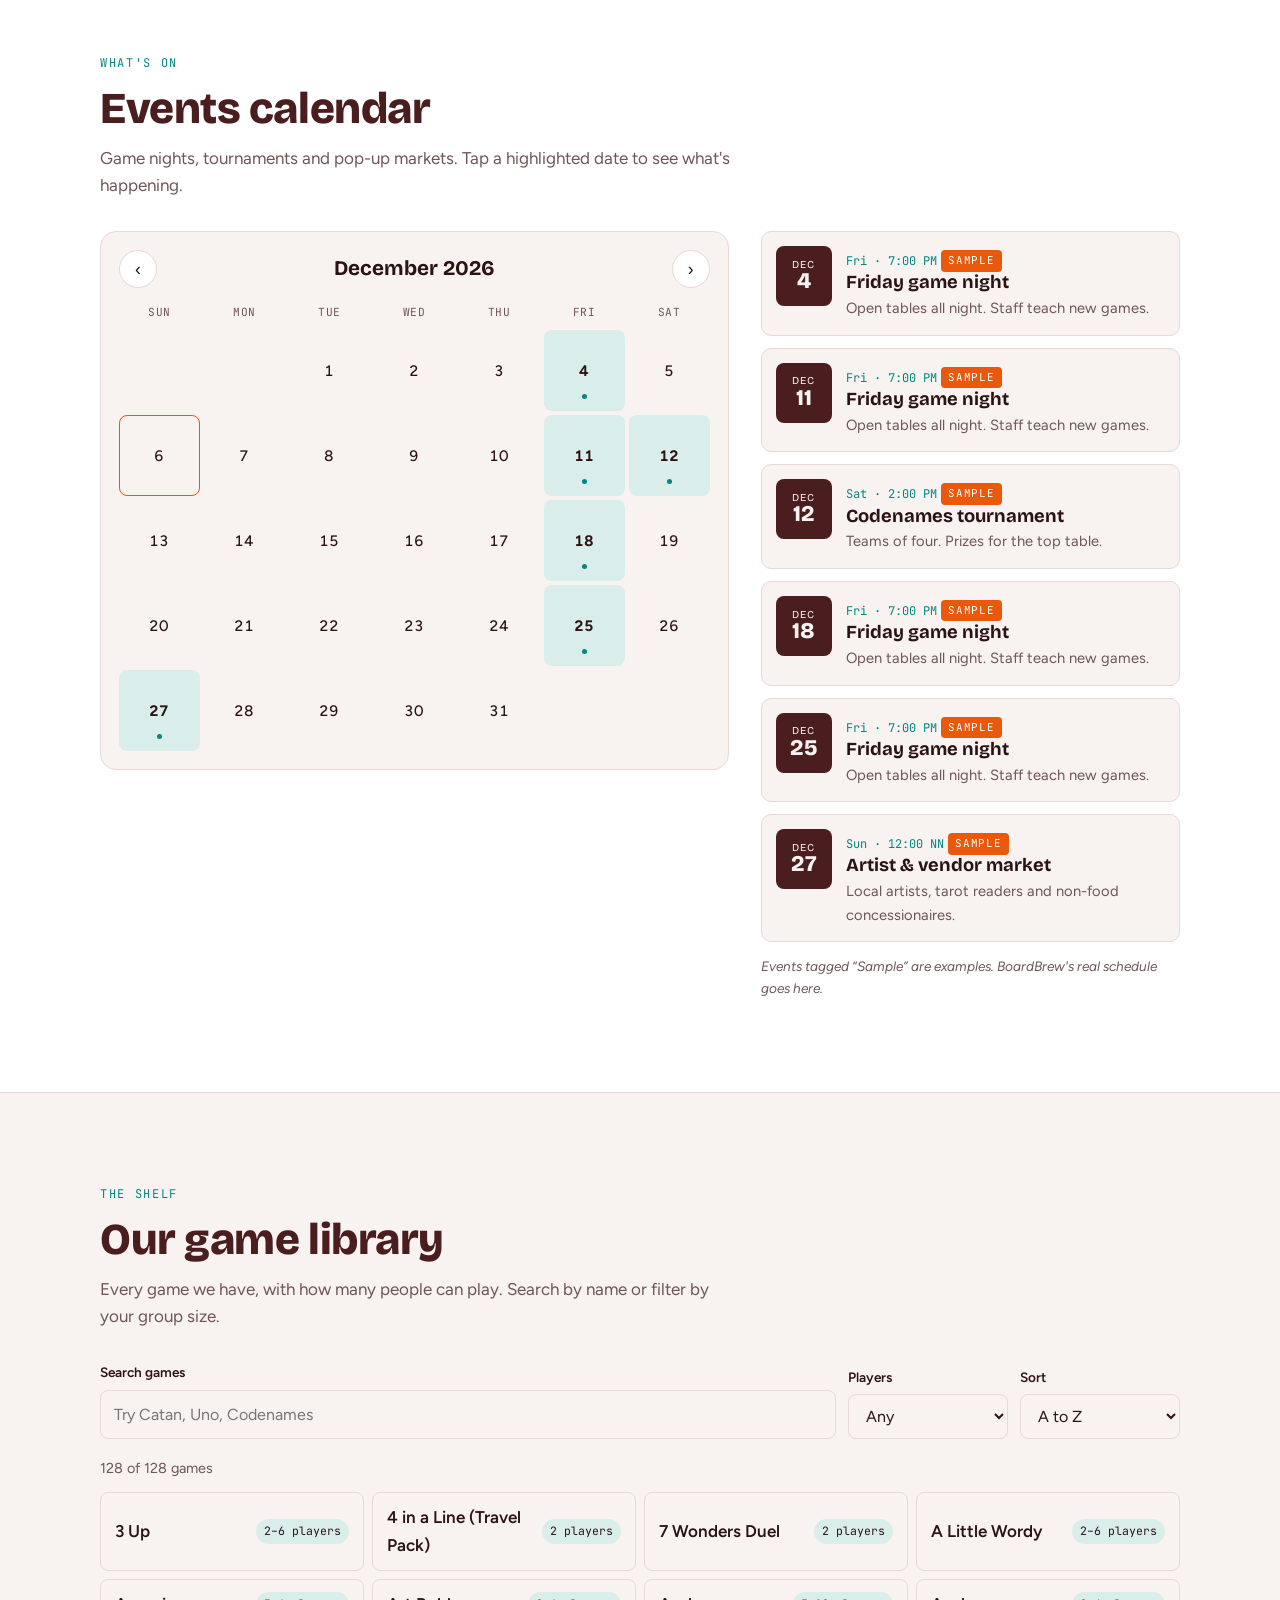
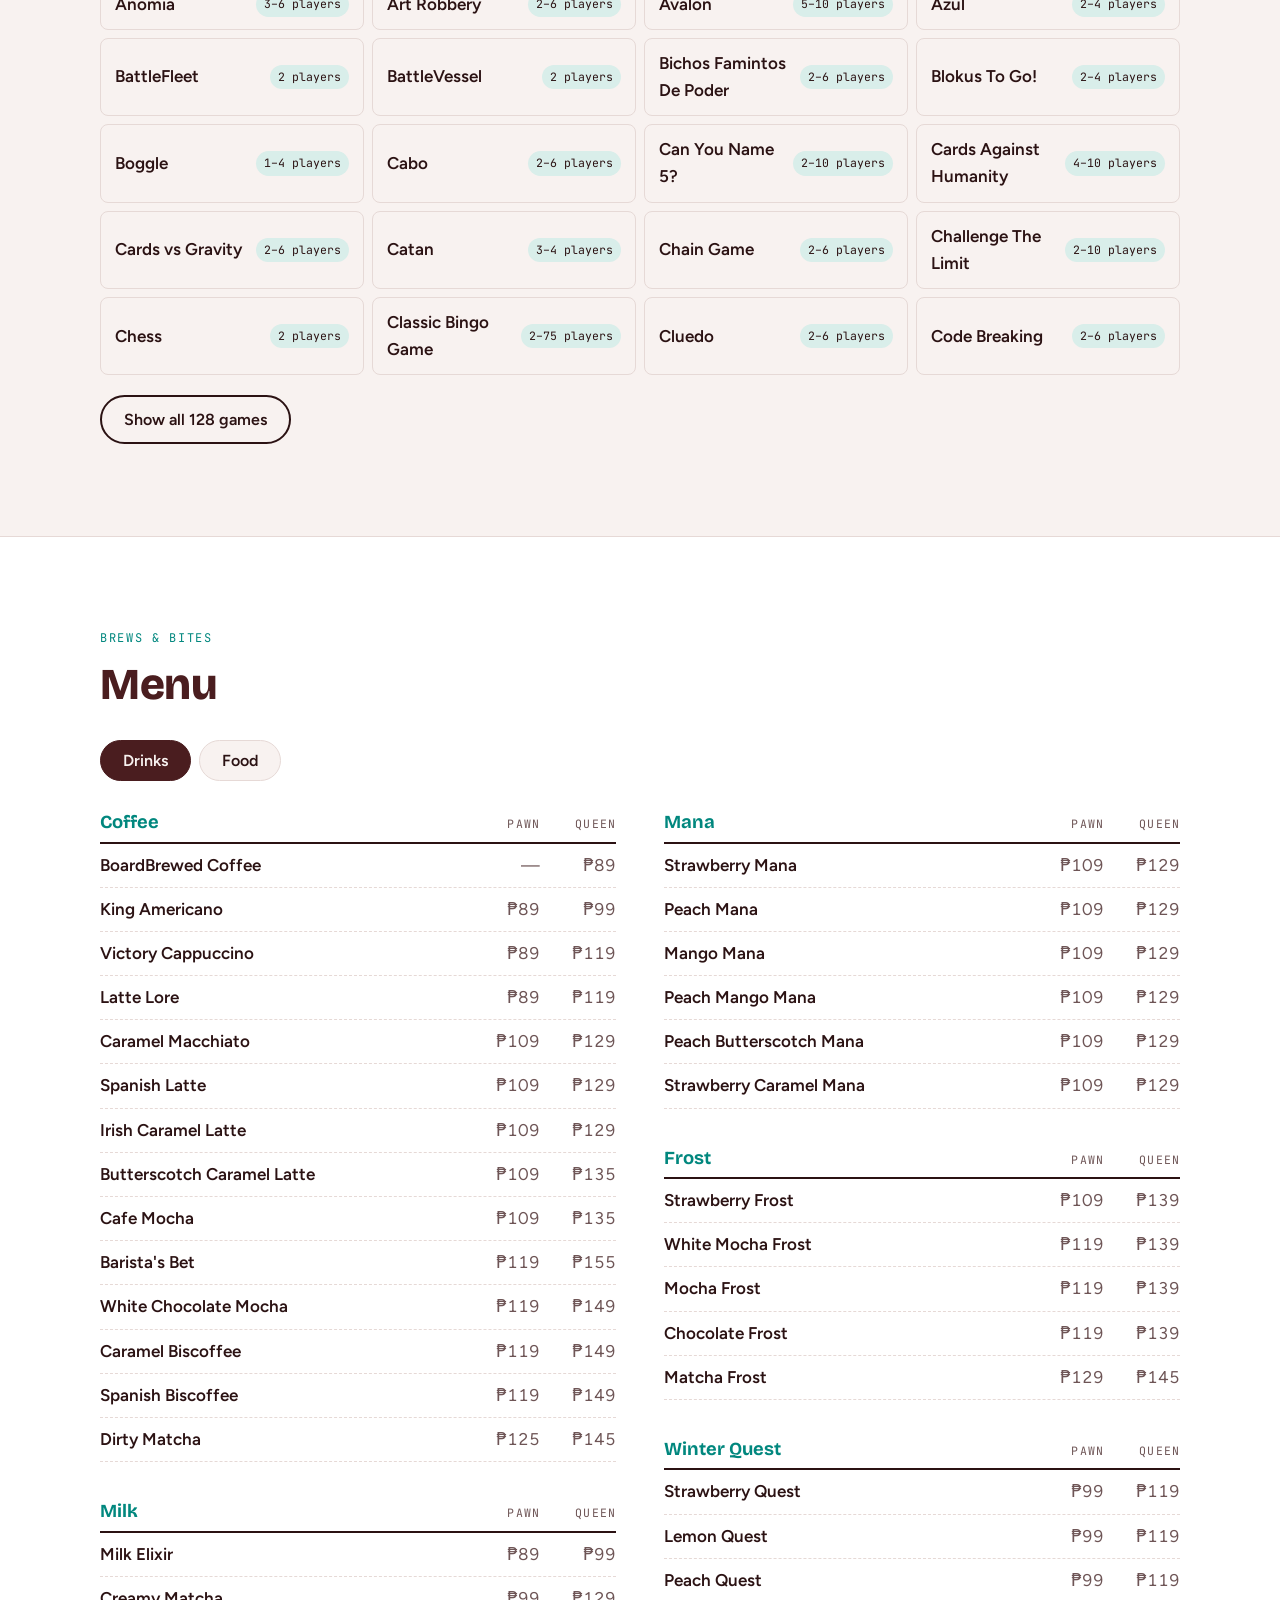
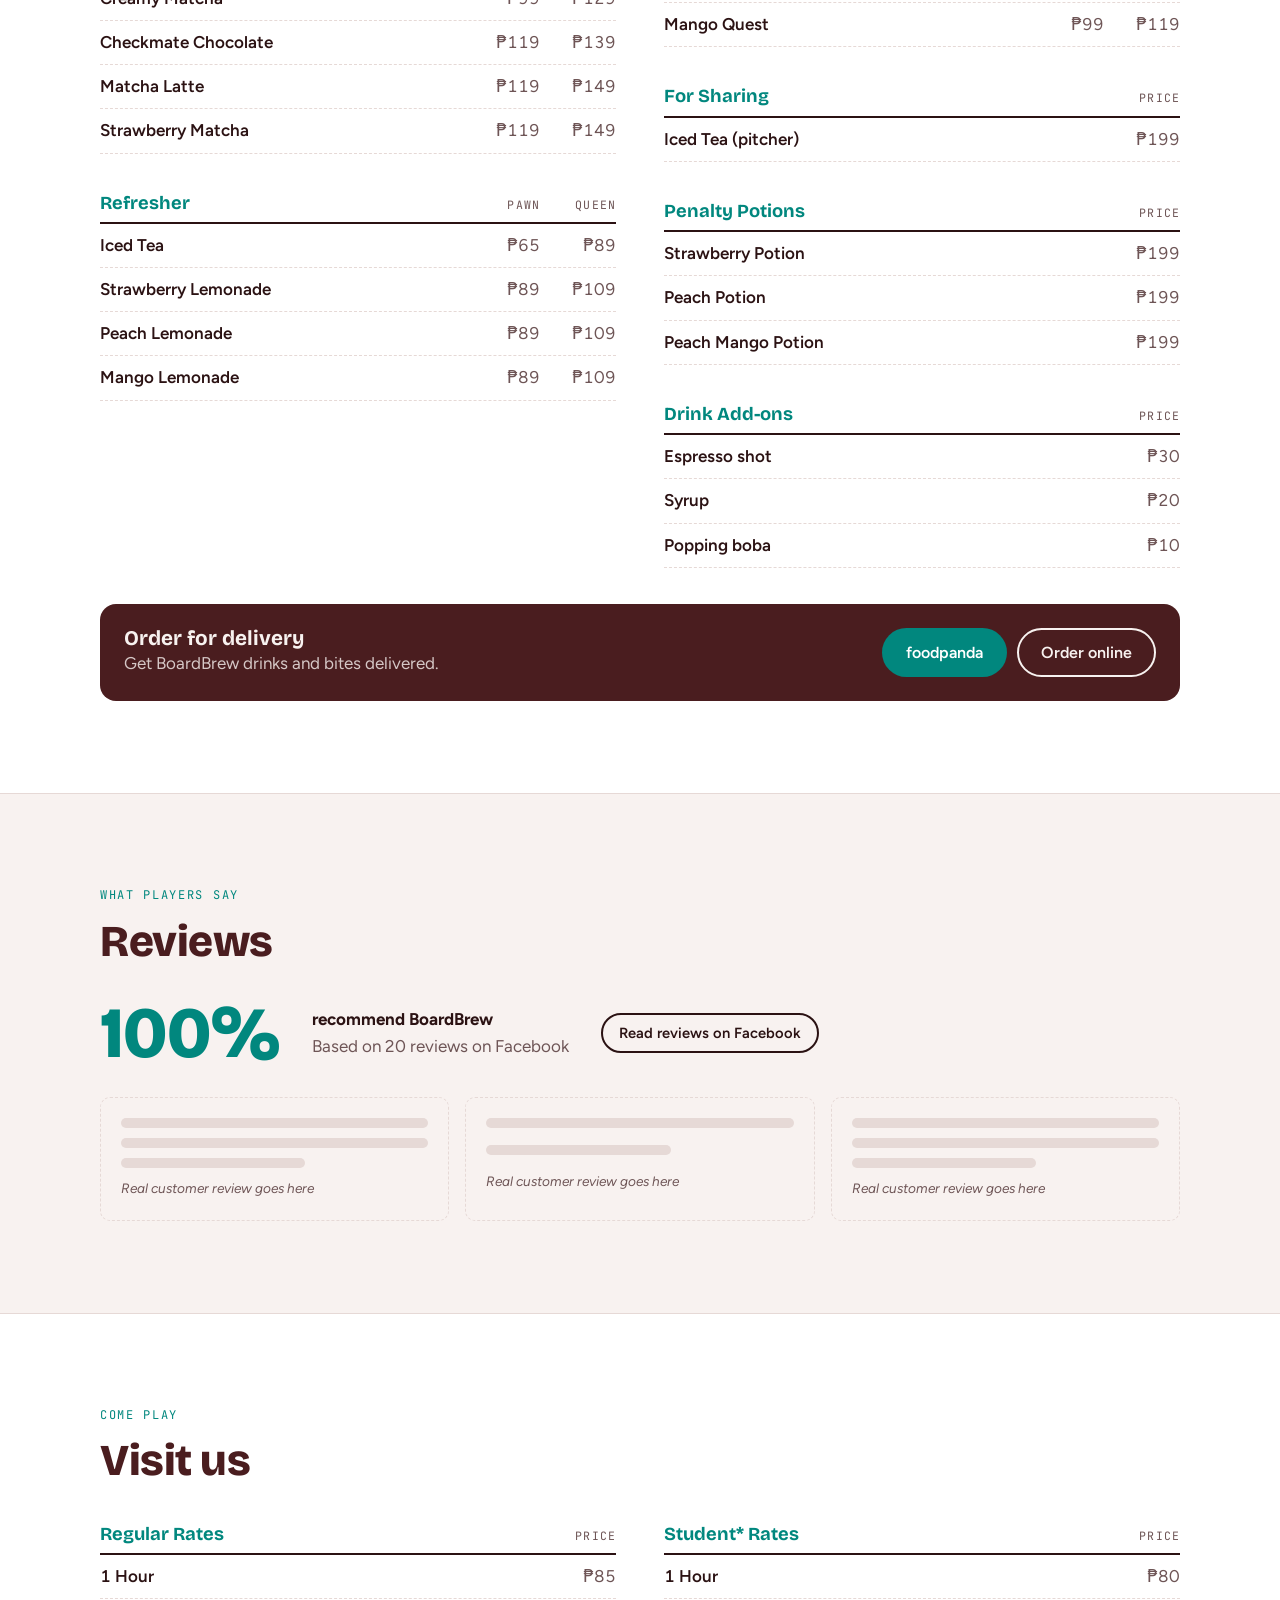
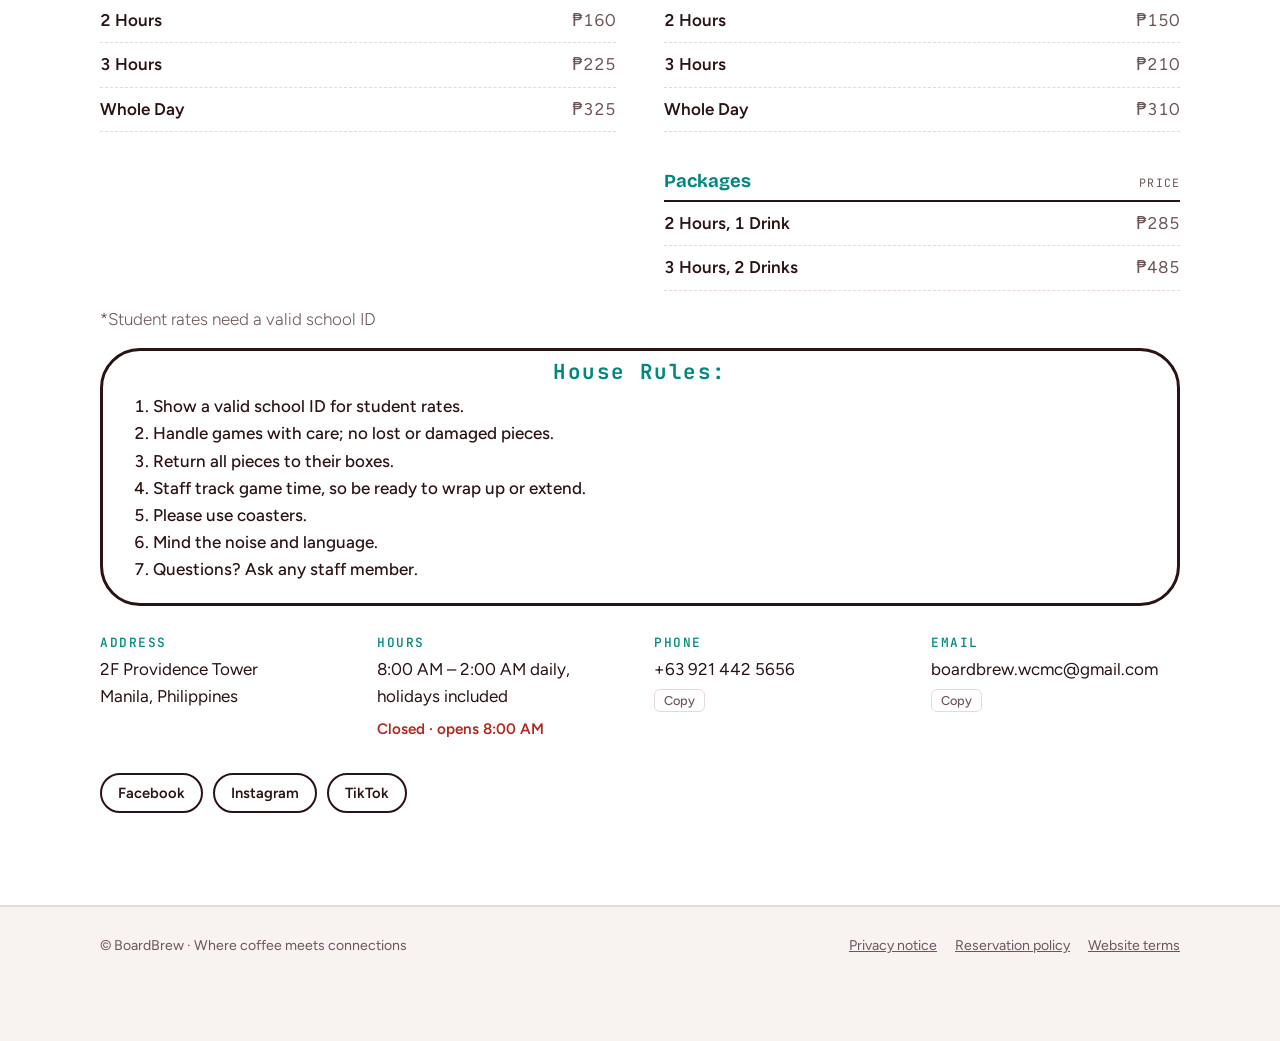
==== commit 578d4dbe: "Merge pull request #2 from GoldenHerschel/Dev2 Added tiktok link, phone nav menu, and Boardbrew feed" ====
--- a/index.html
+++ b/index.html
@@ -19,7 +19,12 @@
 <nav data-label="A · Navigation bar">
   <div class="wrap">
     <a class="logo" href="#top" aria-label="BoardBrew home" data-label="A1 · Logo">B<svg viewBox="0 0 40 52" aria-hidden="true"><ellipse cx="20" cy="26" rx="18" ry="24" fill="var(--teal)"/><path d="M22 4c-9 10 6 24-4 44" stroke="var(--bg)" stroke-width="4" fill="none" stroke-linecap="round"/></svg>ARDBREW</a>
-    <div class="nav-links">
+    <button class="menu-toggle" id="menu-toggle" aria-expanded="false" aria-controls="nav-links" aria-label="Open menu">
+      <span class="bar"></span>
+      <span class="bar"></span>
+      <span class="bar"></span>
+    </button>
+    <div class="nav-links" id="nav-links">
       <a href="#events">Events</a><a href="#games">Games</a><a href="#menu">Menu</a><a href="#reviews">Reviews</a><a href="#visit">Visit</a>
     </div>
     <a class="btn btn-primary btn-sm" href="#reserve" data-label="A2 · Button">Reserve</a>
@@ -59,17 +64,12 @@
       <h2>Save your spot at the table</h2>
       <p class="lede">Pick a date, time and group size. Your request goes to BoardBrew, and the team confirms your table by message.</p>
       <div class="rule" data-label="C1 · Booking rule"><b id="r-lead">2h</b><span>Book at least <strong id="r-lead-text">2 hours</strong> ahead, for any time from <strong id="r-window">8:00 AM to 12:00 midnight</strong>. Coming sooner? Walk in or message us.</span></div>
-      <ul class="policy-bullets" aria-label="Reservation rules">
-        <li><strong>20-minute hold</strong> after your booking time.</li>
-        <li><strong>Cancel at least 1 hour before</strong> your booking.</li>
-        <li><strong>No deposit</strong> required.</li>
-      </ul>
     </div>
     <form id="rform" novalidate data-label="C2 · Reservation form">
       <div class="field full"><label for="r-name">Name</label><input id="r-name" autocomplete="name" placeholder="Juan Dela Cruz"></div>
       <div class="field"><label for="r-date">Date</label><input id="r-date" type="date"></div>
       <div class="field"><label for="r-time">Time</label><select id="r-time"></select><span class="hint" id="r-time-hint"></span></div>
-      <div class="field"><label for="r-pax">Group size</label><select id="r-pax"></select><span class="hint" id="r-pax-hint" aria-live="polite"></span></div>
+      <div class="field"><label for="r-pax">Group size</label><select id="r-pax"></select></div>
       <div class="field"><label for="r-phone">Mobile number</label><input id="r-phone" inputmode="tel" autocomplete="tel" placeholder="0917 123 4567"></div>
       <div class="field full"><label for="r-note">Notes (optional)</label><input id="r-note" maxlength="300" placeholder="Birthday, a game you want set aside, food allergies, advance order, etc." aria-describedby="r-note-hint"><span class="hint" id="r-note-hint">For groups of 8 or more, we recommend placing food orders in advance so we can prepare for your arrival.</span></div>
       <div class="field full"><span class="err" id="r-err" role="alert"></span><button class="btn btn-primary" type="submit" style="justify-self:start" data-label="C3 · Button">Request reservation</button><span class="hint">We use your name and number only to confirm this booking. <a href="policies.html#privacy">Privacy notice</a> · <a href="policies.html#reservations">Reservation policy</a></span></div>
@@ -113,7 +113,6 @@
       <div class="field sm"><label for="g-n">Players</label><select id="g-n"></select></div>
       <div class="field sm"><label for="g-sort">Sort</label><select id="g-sort"><option value="az">A to Z</option><option value="min">Fewest players first</option><option value="max">Biggest groups first</option></select></div>
     </div>
-    <p class="note">Games are first-come, first-served—let us know in your reservation notes if you'd like a specific title set aside.</p>
     <p class="g-meta" id="g-meta" aria-live="polite"></p>
     <div class="games" id="g-list" data-label="E2 · Game list"></div>
     <button class="btn btn-ghost" type="button" id="g-more" style="margin-top:20px" data-label="E3 · Button"></button>
@@ -147,9 +146,9 @@
       <a class="btn btn-ghost btn-sm" href="https://www.facebook.com/boardbreww/reviews" target="_blank" rel="noopener">Read reviews on Facebook</a>
     </div>
     <div class="reviews" data-label="G2 · Review cards">
-      <blockquote class="review"><p>“delicious but cheap food and drinks 😁 good selection din ng games!!”</p><footer>— Liam</footer></blockquote>
-      <blockquote class="review"><p>“Student budget-friendly food and drinks, wide assortment of games, occasional gaming events.”</p><footer>— AJ</footer></blockquote>
-      <blockquote class="review"><p>“drinks here are superb, barista's bet in now my all time fave...store vibe is relaxing and fun at the same time..”</p><footer>— Czir</footer></blockquote>
+      <div class="review"><div class="bar"></div><div class="bar"></div><div class="bar s"></div><span class="note">Real customer review goes here</span></div>
+      <div class="review"><div class="bar"></div><div class="bar s"></div><span class="note">Real customer review goes here</span></div>
+      <div class="review"><div class="bar"></div><div class="bar"></div><div class="bar s"></div><span class="note">Real customer review goes here</span></div>
     </div>
   </div>
 </section>
@@ -173,26 +172,10 @@
       </div>
     </div>
     <div class="visit-grid">
-      <div>
-        <h3>Address</h3>
-        <p id="v-address">2F Providence Tower, 2471 Leon Guinto St.<br>Malate, Manila, 1004 Metro Manila</p>
-        <a class="map-link" data-link="maps" target="_blank" rel="noopener">Open in Google Maps</a>
-      </div>
-      <div>
-        <h3>Hours</h3>
-        <p id="v-hours">8:00 AM – 2:00 AM daily, holidays included</p>
-        <p class="status" id="v-status" aria-live="polite"></p>
-      </div>
-      <div>
-        <h3>Phone</h3>
-        <p><a id="ph" href="tel:+639214425656">+63 921 442 5656</a></p>
-        <button class="copy" data-copy="ph">Copy</button>
-      </div>
-      <div>
-        <h3>Email</h3>
-        <p><a id="em" href="mailto:boardbrew.wcmc@gmail.com" style="overflow-wrap:anywhere">boardbrew.wcmc@gmail.com</a></p>
-        <button class="copy" data-copy="em">Copy</button>
-      </div>
+      <div><h3>Address</h3><p id="v-address">2F Providence Tower<br>Manila, Philippines</p></div>
+      <div><h3>Hours</h3><p id="v-hours">8:00 AM – 2:00 AM daily, holidays included</p><p class="status" id="v-status" aria-live="polite"></p></div>
+      <div><h3>Phone</h3><p id="ph">+63 921 442 5656</p><button class="copy" data-copy="ph">Copy</button></div>
+      <div><h3>Email</h3><p id="em" style="overflow-wrap:anywhere">boardbrew.wcmc@gmail.com</p><button class="copy" data-copy="em">Copy</button></div>
     </div>
     <div class="socials" data-label="H1 · Social links">
       <a class="btn btn-ghost btn-sm" data-link="facebook" target="_blank" rel="noopener">Facebook</a>
@@ -218,7 +201,6 @@
 
 <script src="public/config.js"></script>
 <script src="public/data.js"></script>
-<script src="public/rules.js"></script>
 <script src="public/functions.js"></script>
 </body>
 </html>
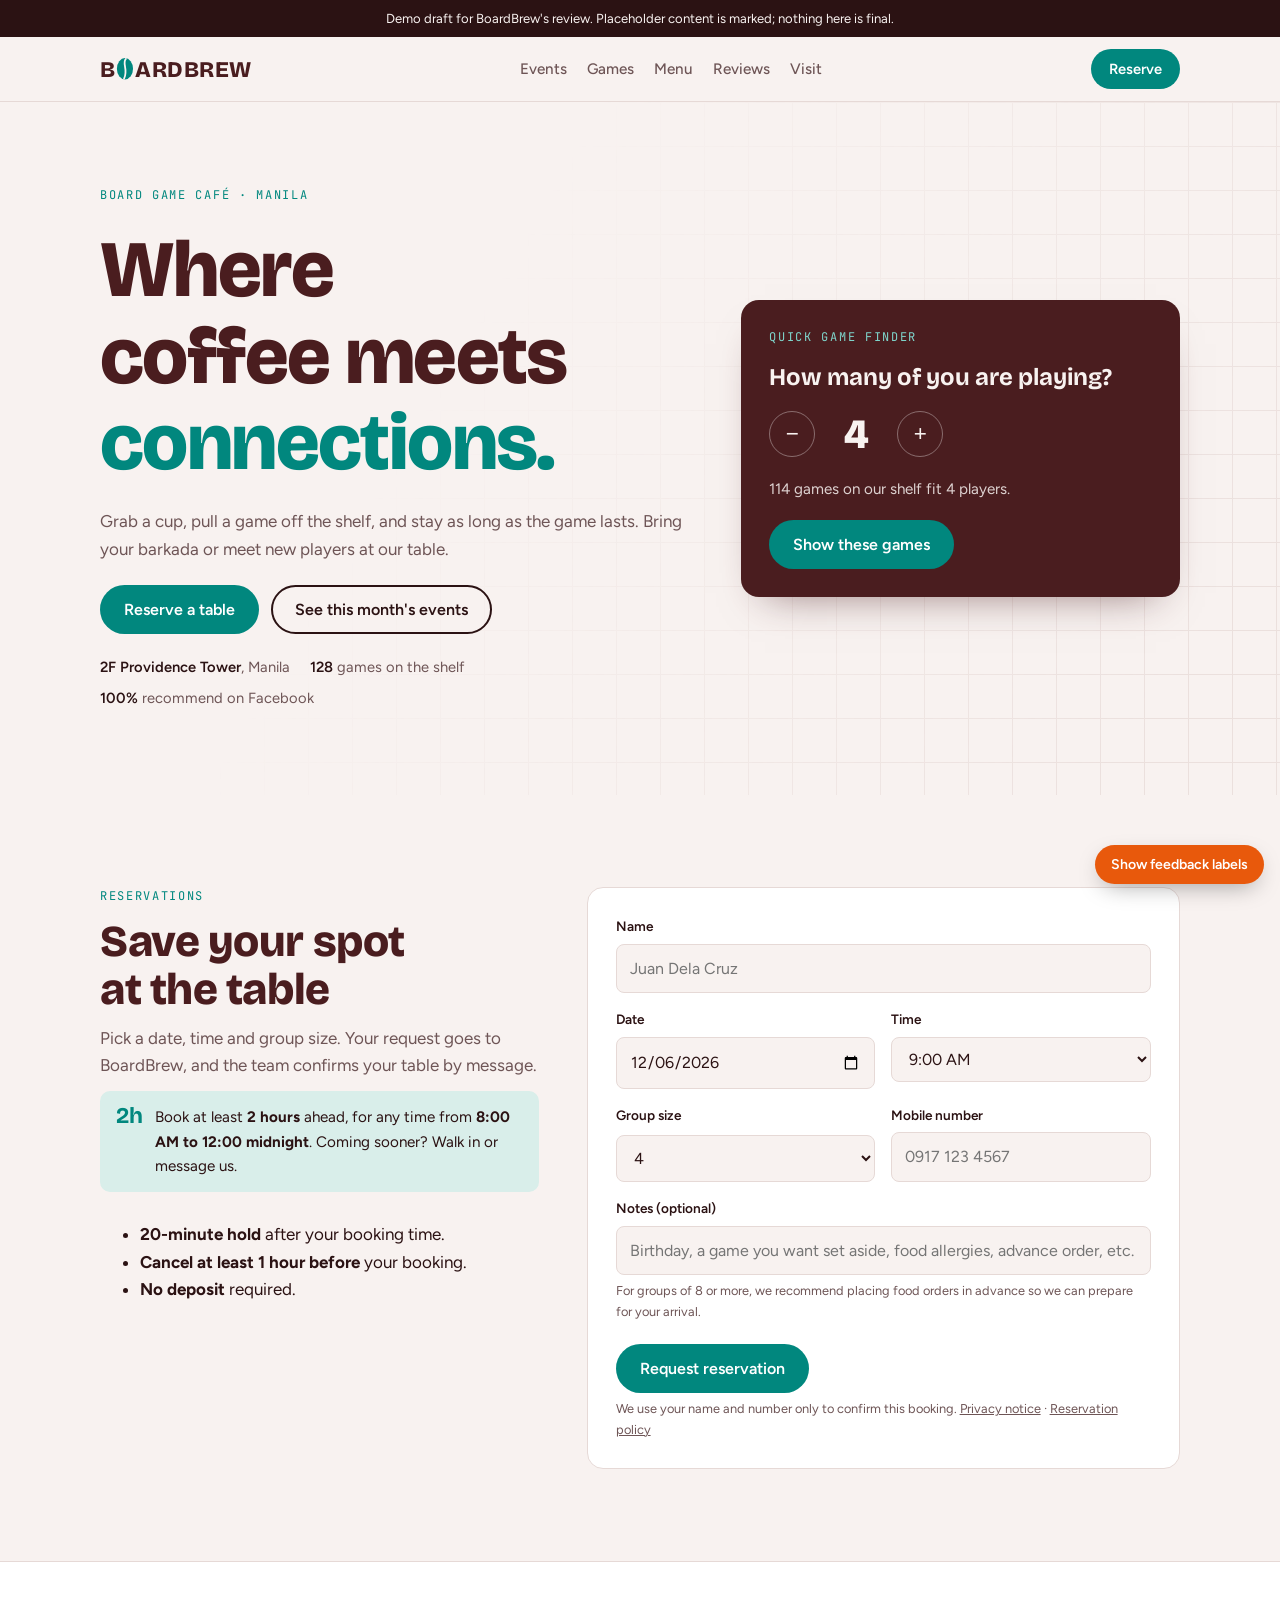
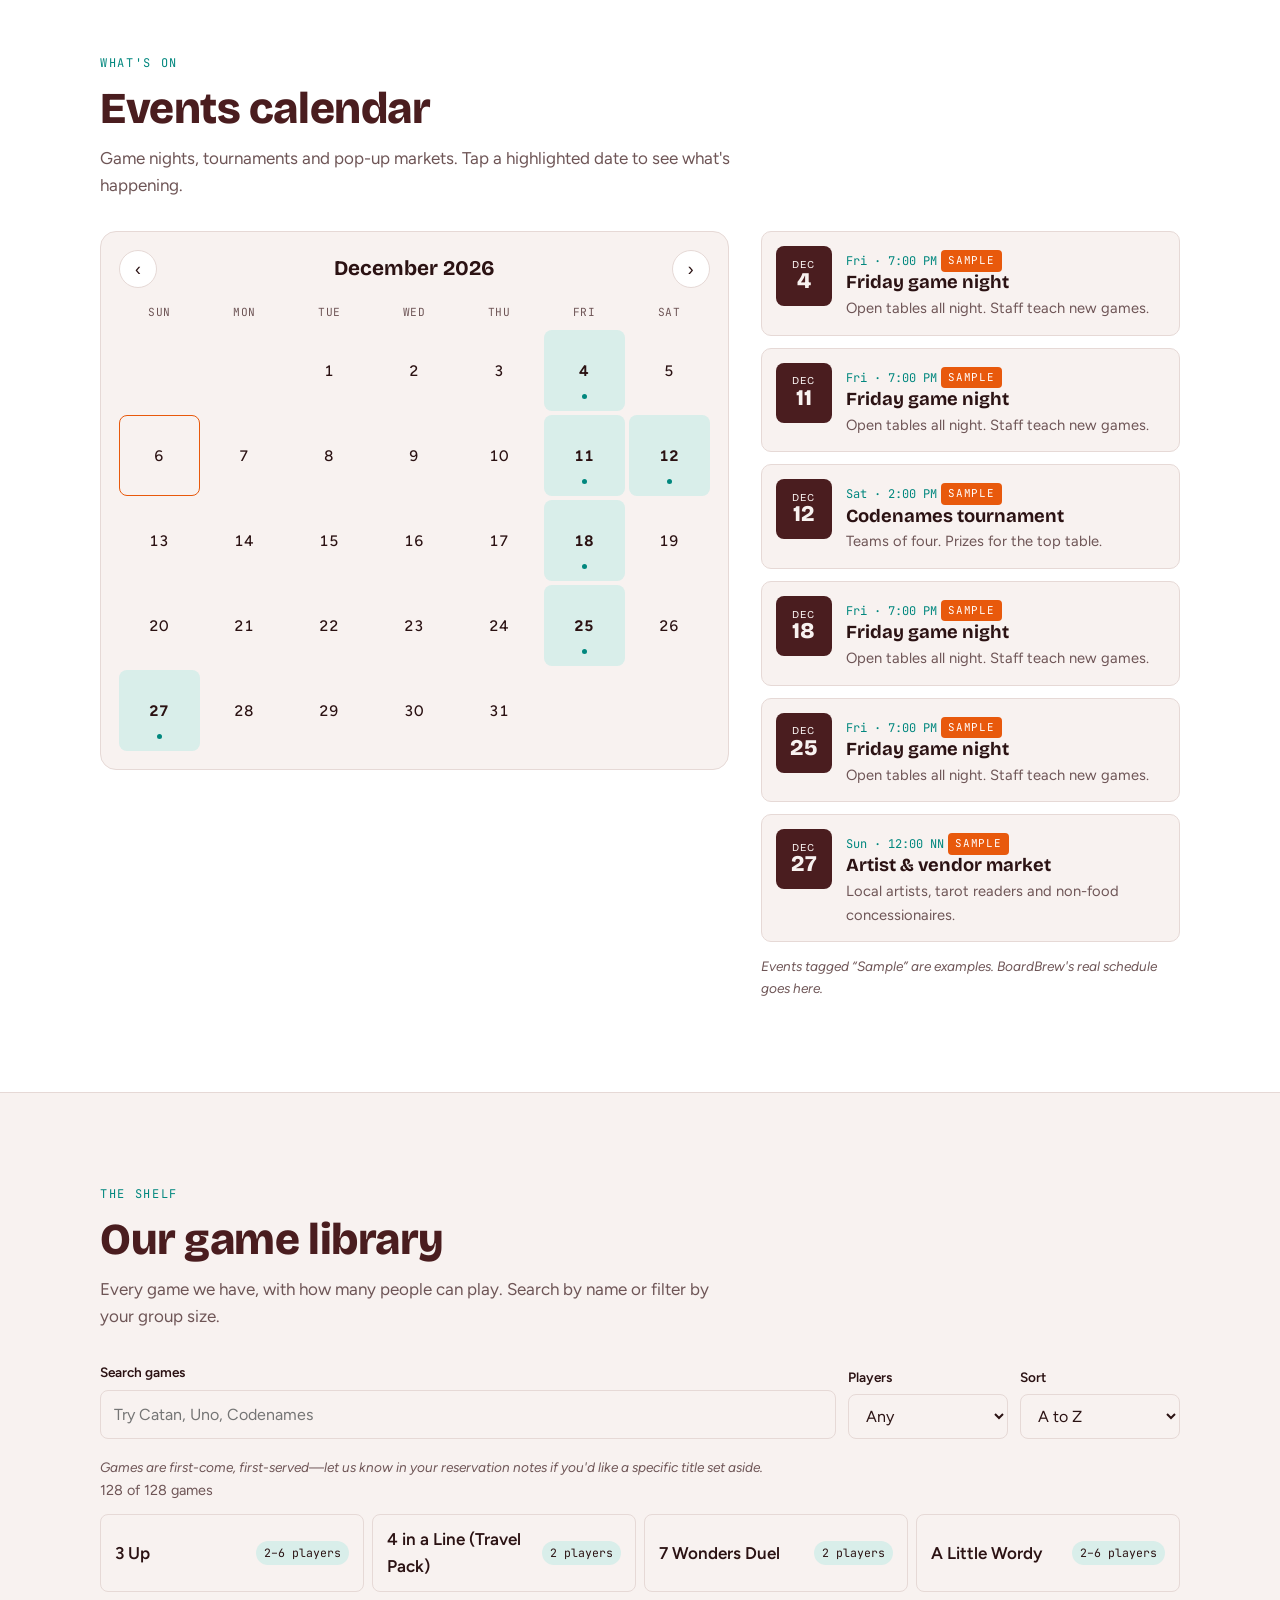
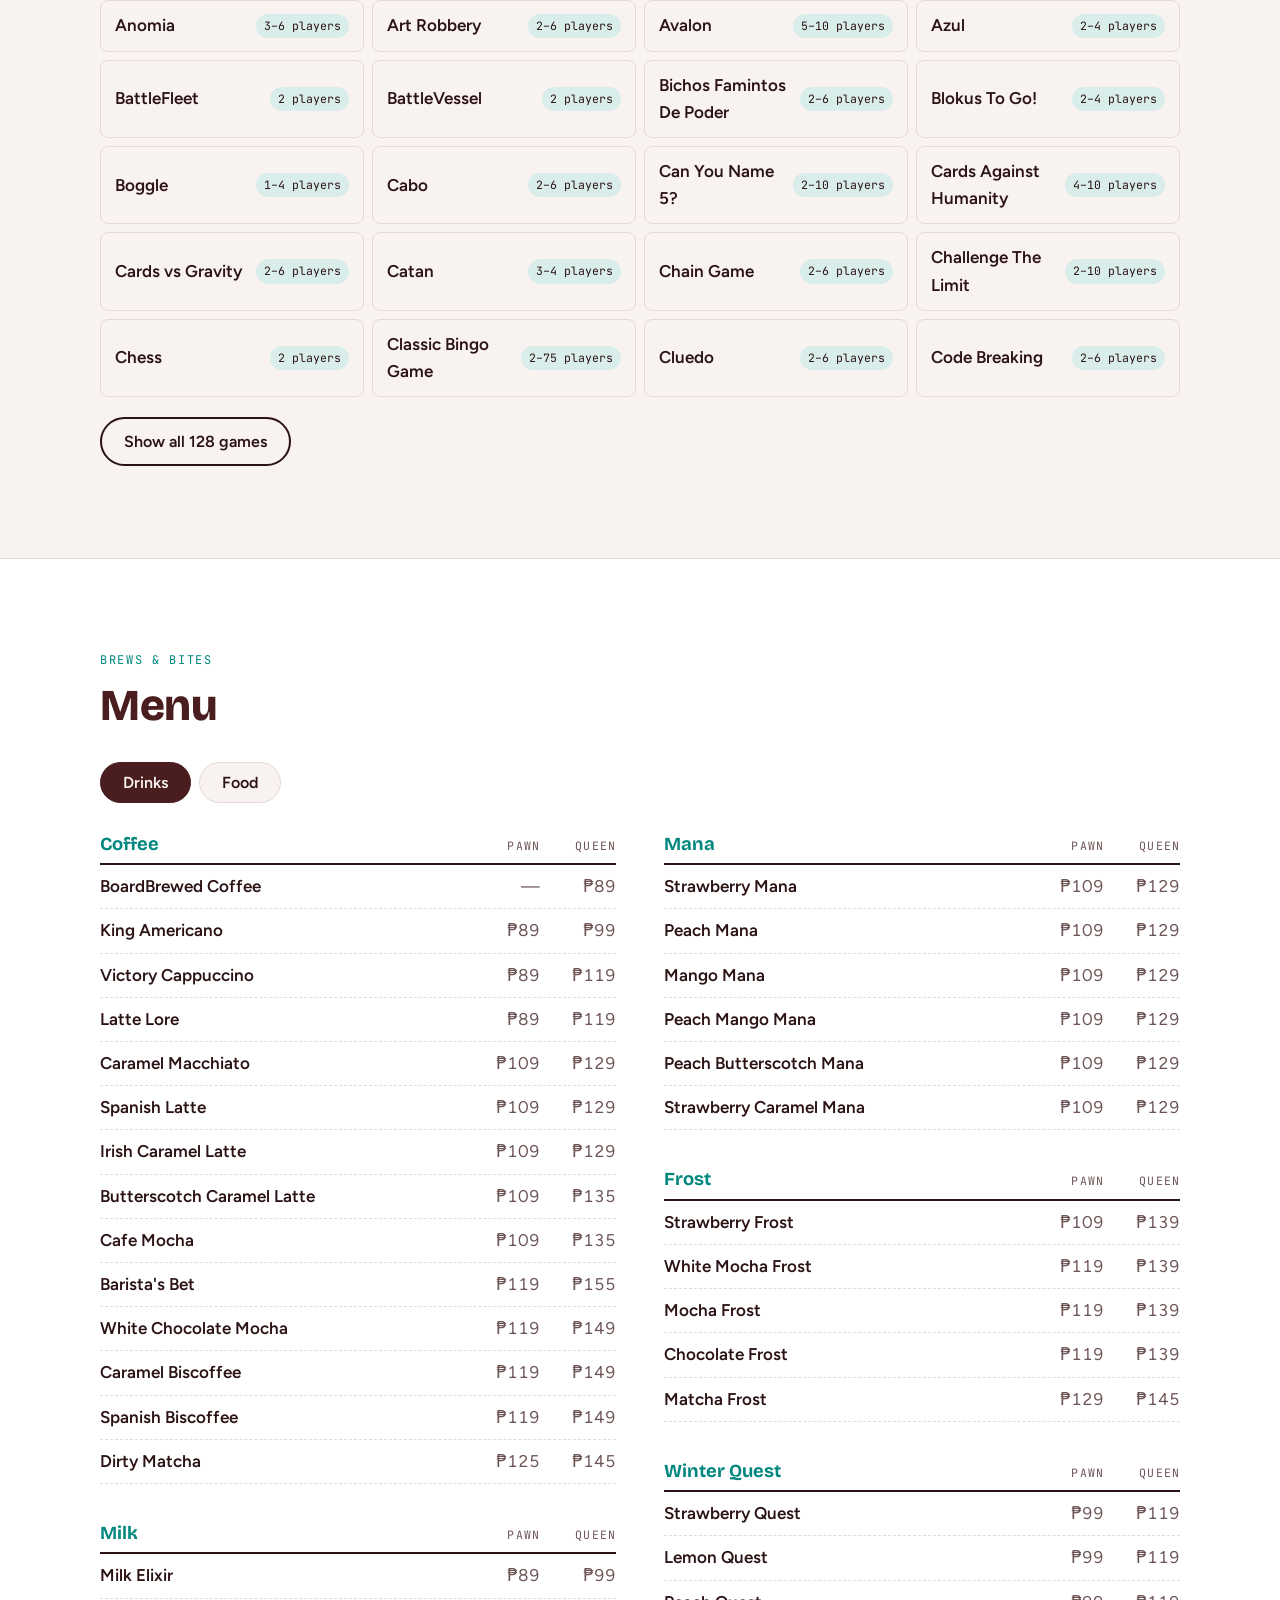
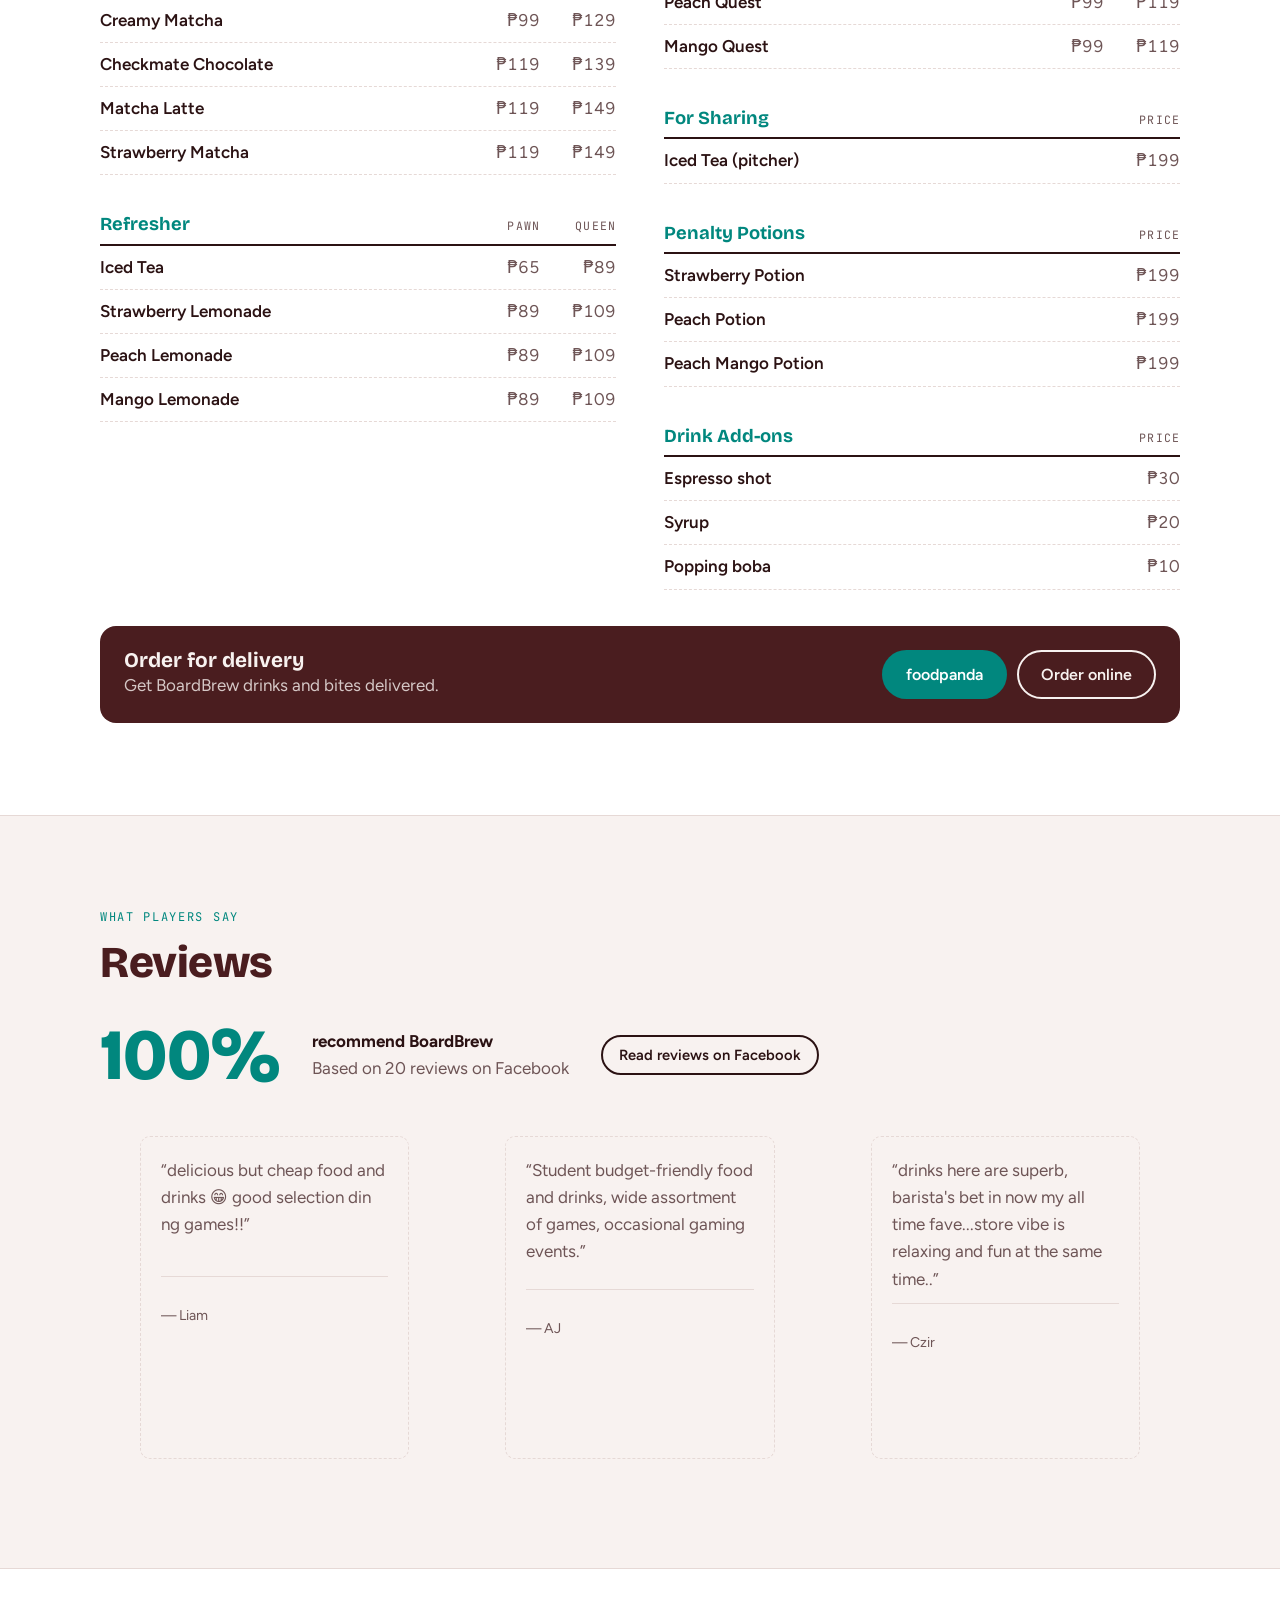
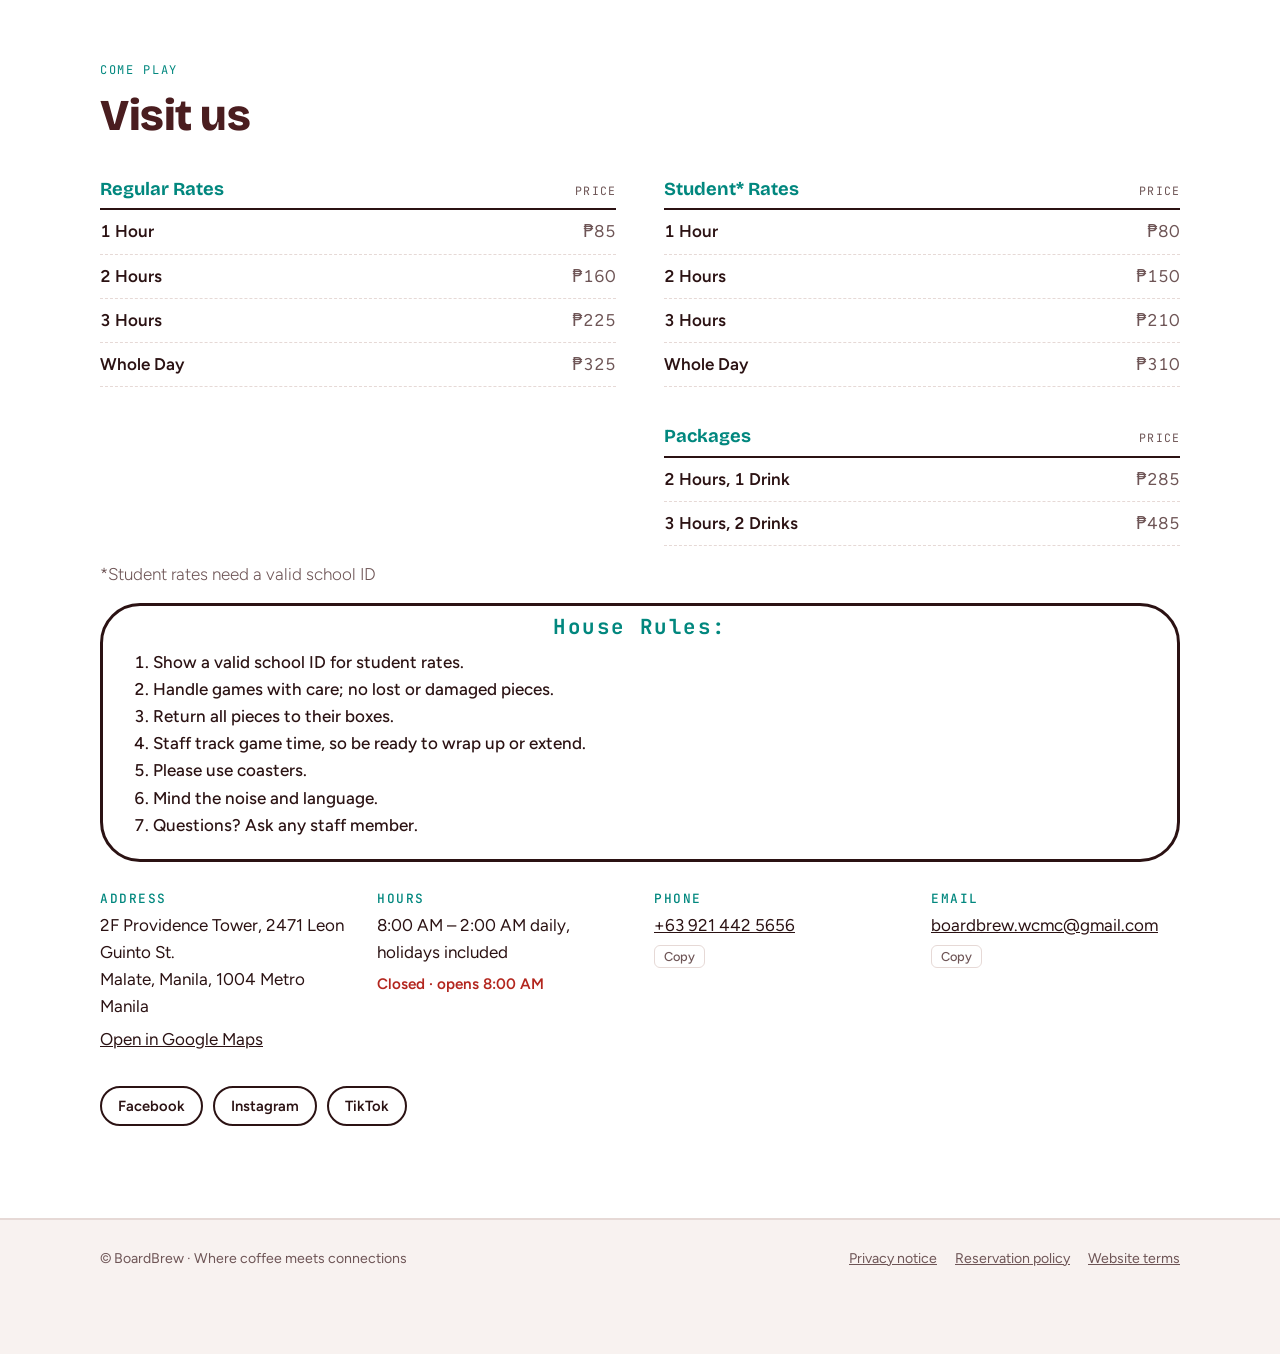
==== commit 82e6d082: "QA Retest" ====
--- a/index.html
+++ b/index.html
@@ -19,12 +19,7 @@
 <nav data-label="A · Navigation bar">
   <div class="wrap">
     <a class="logo" href="#top" aria-label="BoardBrew home" data-label="A1 · Logo">B<svg viewBox="0 0 40 52" aria-hidden="true"><ellipse cx="20" cy="26" rx="18" ry="24" fill="var(--teal)"/><path d="M22 4c-9 10 6 24-4 44" stroke="var(--bg)" stroke-width="4" fill="none" stroke-linecap="round"/></svg>ARDBREW</a>
-    <button class="menu-toggle" id="menu-toggle" aria-expanded="false" aria-controls="nav-links" aria-label="Open menu">
-      <span class="bar"></span>
-      <span class="bar"></span>
-      <span class="bar"></span>
-    </button>
-    <div class="nav-links" id="nav-links">
+    <div class="nav-links">
       <a href="#events">Events</a><a href="#games">Games</a><a href="#menu">Menu</a><a href="#reviews">Reviews</a><a href="#visit">Visit</a>
     </div>
     <a class="btn btn-primary btn-sm" href="#reserve" data-label="A2 · Button">Reserve</a>
@@ -64,12 +59,17 @@
       <h2>Save your spot at the table</h2>
       <p class="lede">Pick a date, time and group size. Your request goes to BoardBrew, and the team confirms your table by message.</p>
       <div class="rule" data-label="C1 · Booking rule"><b id="r-lead">2h</b><span>Book at least <strong id="r-lead-text">2 hours</strong> ahead, for any time from <strong id="r-window">8:00 AM to 12:00 midnight</strong>. Coming sooner? Walk in or message us.</span></div>
+      <ul class="policy-bullets" aria-label="Reservation rules">
+        <li><strong>20-minute hold</strong> after your booking time.</li>
+        <li><strong>Cancel at least 1 hour before</strong> your booking.</li>
+        <li><strong>No deposit</strong> required.</li>
+      </ul>
     </div>
     <form id="rform" novalidate data-label="C2 · Reservation form">
       <div class="field full"><label for="r-name">Name</label><input id="r-name" autocomplete="name" placeholder="Juan Dela Cruz"></div>
       <div class="field"><label for="r-date">Date</label><input id="r-date" type="date"></div>
       <div class="field"><label for="r-time">Time</label><select id="r-time"></select><span class="hint" id="r-time-hint"></span></div>
-      <div class="field"><label for="r-pax">Group size</label><select id="r-pax"></select></div>
+      <div class="field"><label for="r-pax">Group size</label><select id="r-pax"></select> </div>
       <div class="field"><label for="r-phone">Mobile number</label><input id="r-phone" inputmode="tel" autocomplete="tel" placeholder="0917 123 4567"></div>
       <div class="field full"><label for="r-note">Notes (optional)</label><input id="r-note" maxlength="300" placeholder="Birthday, a game you want set aside, food allergies, advance order, etc." aria-describedby="r-note-hint"><span class="hint" id="r-note-hint">For groups of 8 or more, we recommend placing food orders in advance so we can prepare for your arrival.</span></div>
       <div class="field full"><span class="err" id="r-err" role="alert"></span><button class="btn btn-primary" type="submit" style="justify-self:start" data-label="C3 · Button">Request reservation</button><span class="hint">We use your name and number only to confirm this booking. <a href="policies.html#privacy">Privacy notice</a> · <a href="policies.html#reservations">Reservation policy</a></span></div>
@@ -113,6 +113,7 @@
       <div class="field sm"><label for="g-n">Players</label><select id="g-n"></select></div>
       <div class="field sm"><label for="g-sort">Sort</label><select id="g-sort"><option value="az">A to Z</option><option value="min">Fewest players first</option><option value="max">Biggest groups first</option></select></div>
     </div>
+    <p class="note">Games are first-come, first-served—let us know in your reservation notes if you'd like a specific title set aside.</p>
     <p class="g-meta" id="g-meta" aria-live="polite"></p>
     <div class="games" id="g-list" data-label="E2 · Game list"></div>
     <button class="btn btn-ghost" type="button" id="g-more" style="margin-top:20px" data-label="E3 · Button"></button>
@@ -146,9 +147,9 @@
       <a class="btn btn-ghost btn-sm" href="https://www.facebook.com/boardbreww/reviews" target="_blank" rel="noopener">Read reviews on Facebook</a>
     </div>
     <div class="reviews" data-label="G2 · Review cards">
-      <div class="review"><div class="bar"></div><div class="bar"></div><div class="bar s"></div><span class="note">Real customer review goes here</span></div>
-      <div class="review"><div class="bar"></div><div class="bar s"></div><span class="note">Real customer review goes here</span></div>
-      <div class="review"><div class="bar"></div><div class="bar"></div><div class="bar s"></div><span class="note">Real customer review goes here</span></div>
+      <blockquote class="review"><p>“delicious but cheap food and drinks 😁 good selection din ng games!!”</p><footer>— Liam</footer></blockquote>
+      <blockquote class="review"><p>“Student budget-friendly food and drinks, wide assortment of games, occasional gaming events.”</p><footer>— AJ</footer></blockquote>
+      <blockquote class="review"><p>“drinks here are superb, barista's bet in now my all time fave...store vibe is relaxing and fun at the same time..”</p><footer>— Czir</footer></blockquote>
     </div>
   </div>
 </section>
@@ -172,10 +173,26 @@
       </div>
     </div>
     <div class="visit-grid">
-      <div><h3>Address</h3><p id="v-address">2F Providence Tower<br>Manila, Philippines</p></div>
-      <div><h3>Hours</h3><p id="v-hours">8:00 AM – 2:00 AM daily, holidays included</p><p class="status" id="v-status" aria-live="polite"></p></div>
-      <div><h3>Phone</h3><p id="ph">+63 921 442 5656</p><button class="copy" data-copy="ph">Copy</button></div>
-      <div><h3>Email</h3><p id="em" style="overflow-wrap:anywhere">boardbrew.wcmc@gmail.com</p><button class="copy" data-copy="em">Copy</button></div>
+      <div>
+        <h3>Address</h3>
+        <p id="v-address">2F Providence Tower, 2471 Leon Guinto St.<br>Malate, Manila, 1004 Metro Manila</p>
+        <a class="map-link" data-link="maps" target="_blank" rel="noopener">Open in Google Maps</a>
+      </div>
+      <div>
+        <h3>Hours</h3>
+        <p id="v-hours">8:00 AM – 2:00 AM daily, holidays included</p>
+        <p class="status" id="v-status" aria-live="polite"></p>
+      </div>
+      <div>
+        <h3>Phone</h3>
+        <p><a id="ph" href="tel:+639214425656">+63 921 442 5656</a></p>
+        <button class="copy" data-copy="ph">Copy</button>
+      </div>
+      <div>
+        <h3>Email</h3>
+        <p><a id="em" href="mailto:boardbrew.wcmc@gmail.com" style="overflow-wrap:anywhere">boardbrew.wcmc@gmail.com</a></p>
+        <button class="copy" data-copy="em">Copy</button>
+      </div>
     </div>
     <div class="socials" data-label="H1 · Social links">
       <a class="btn btn-ghost btn-sm" data-link="facebook" target="_blank" rel="noopener">Facebook</a>
@@ -201,6 +218,7 @@
 
 <script src="public/config.js"></script>
 <script src="public/data.js"></script>
+<script src="public/rules.js"></script>
 <script src="public/functions.js"></script>
 </body>
 </html>
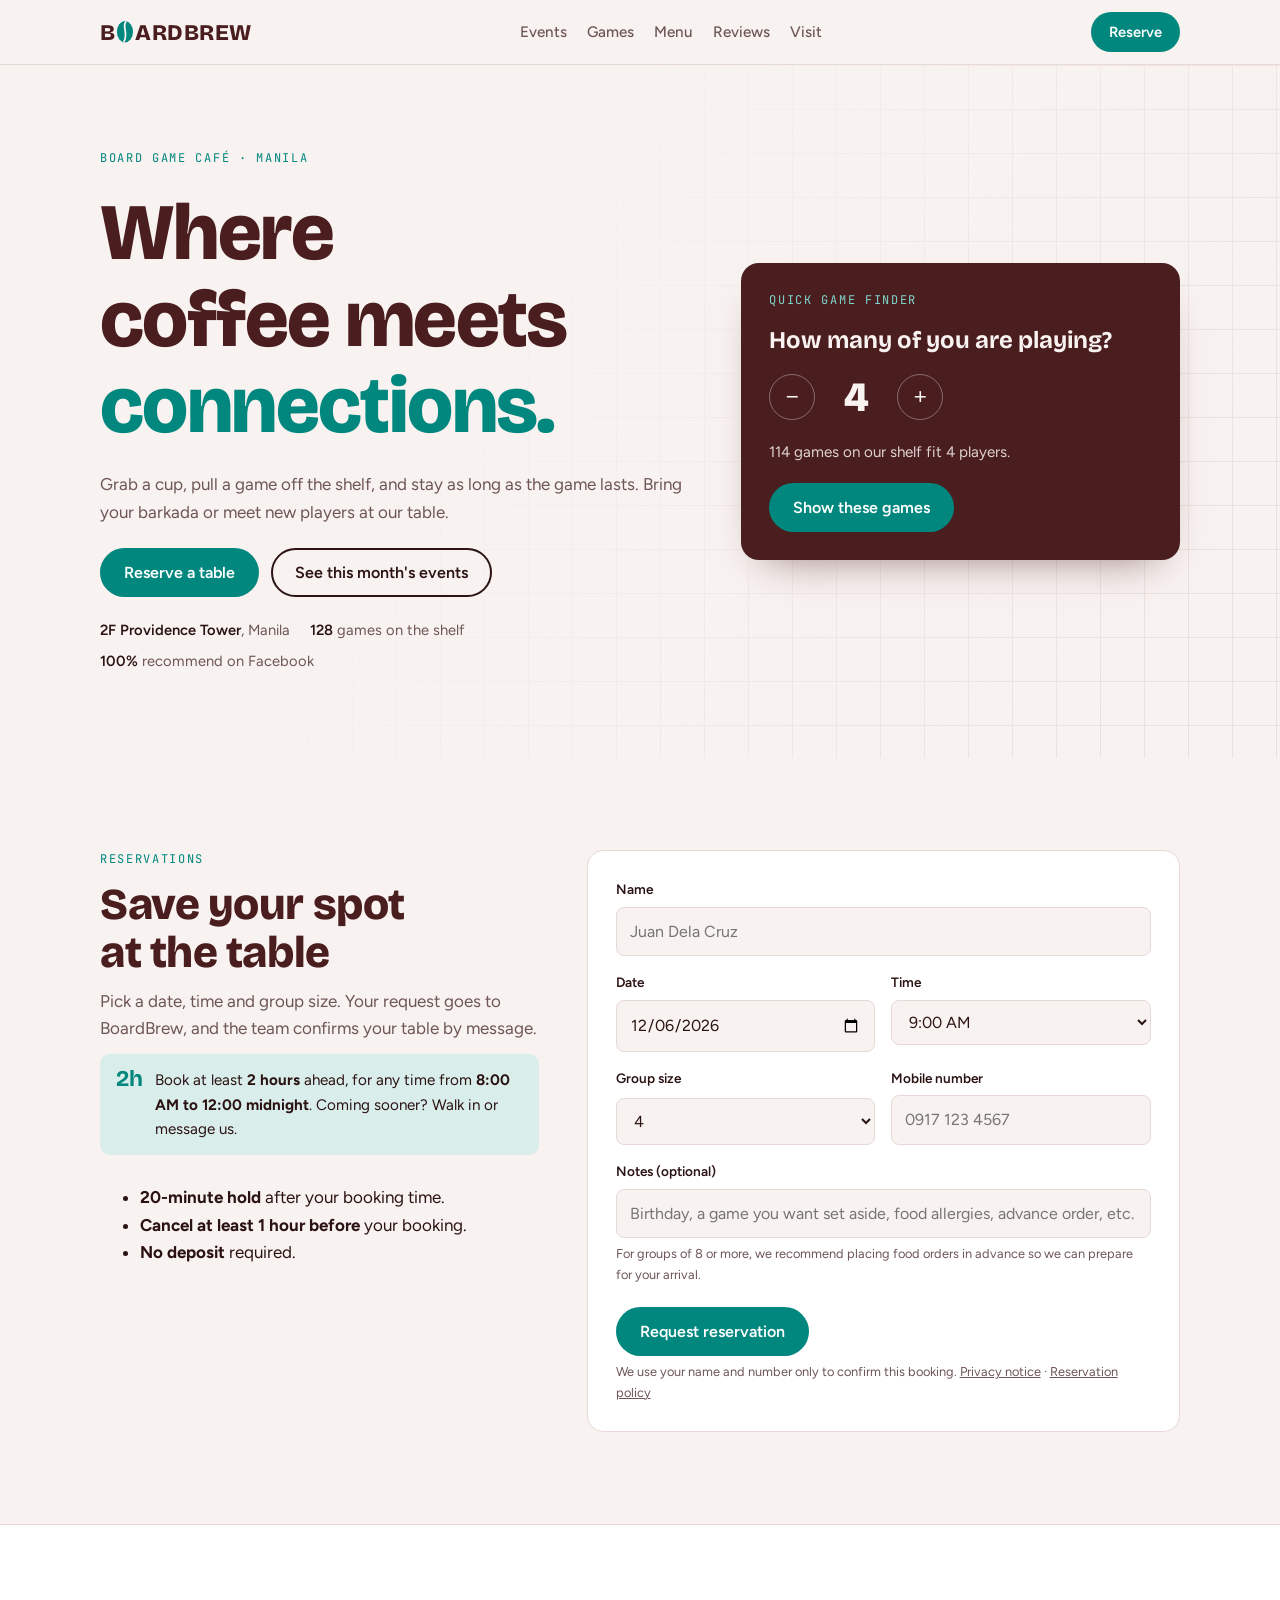
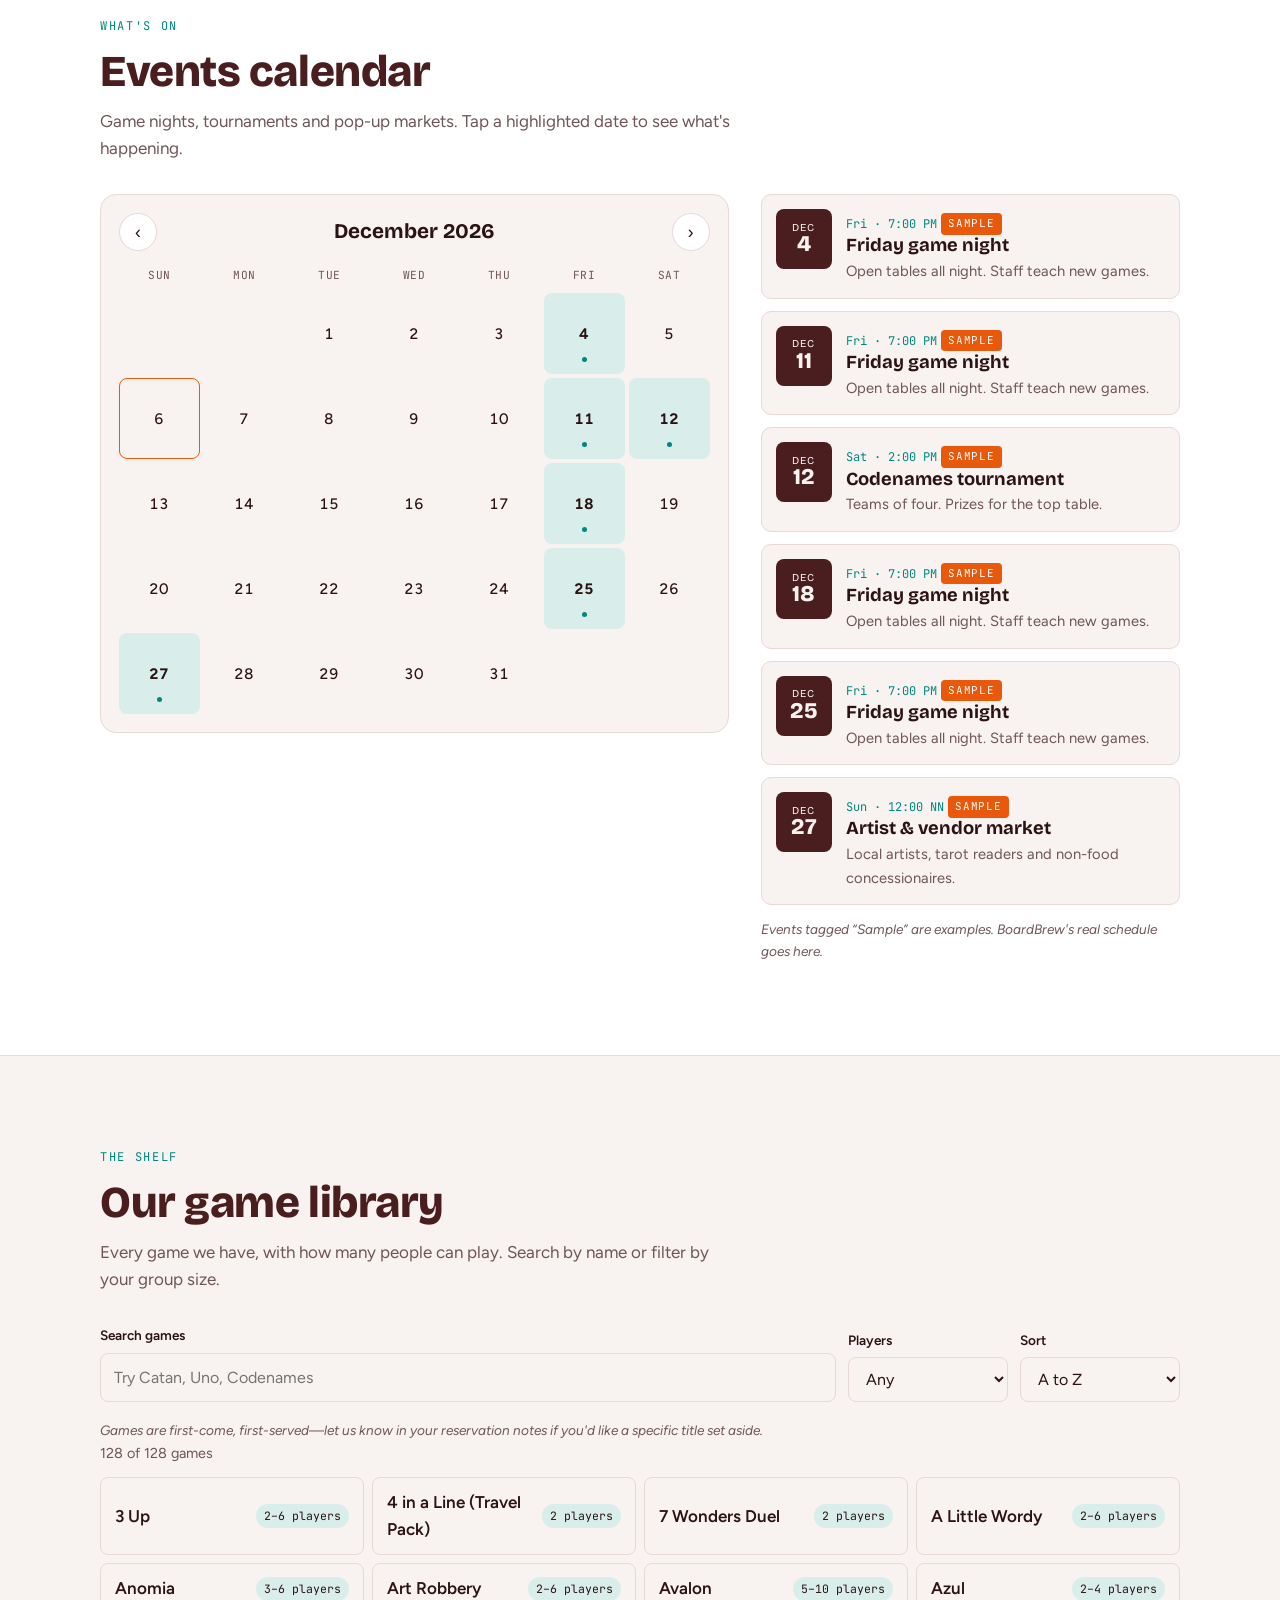
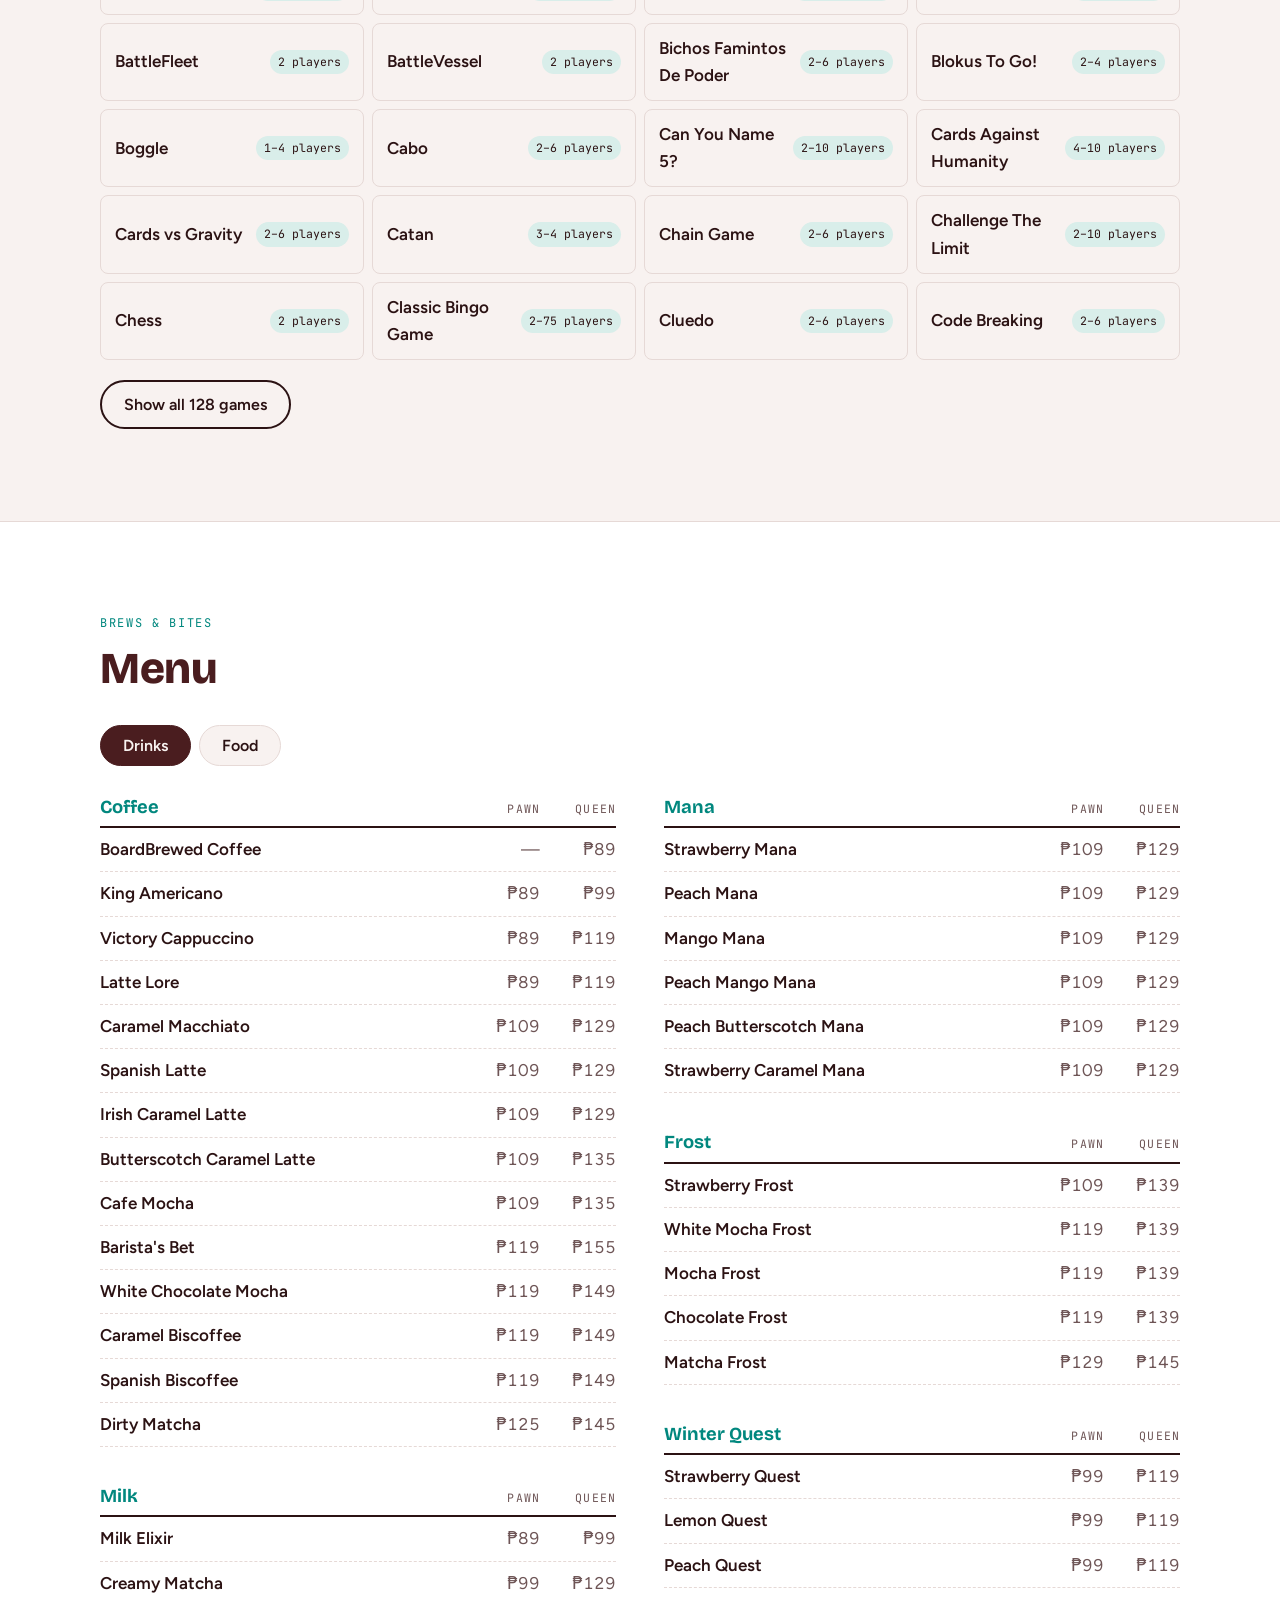
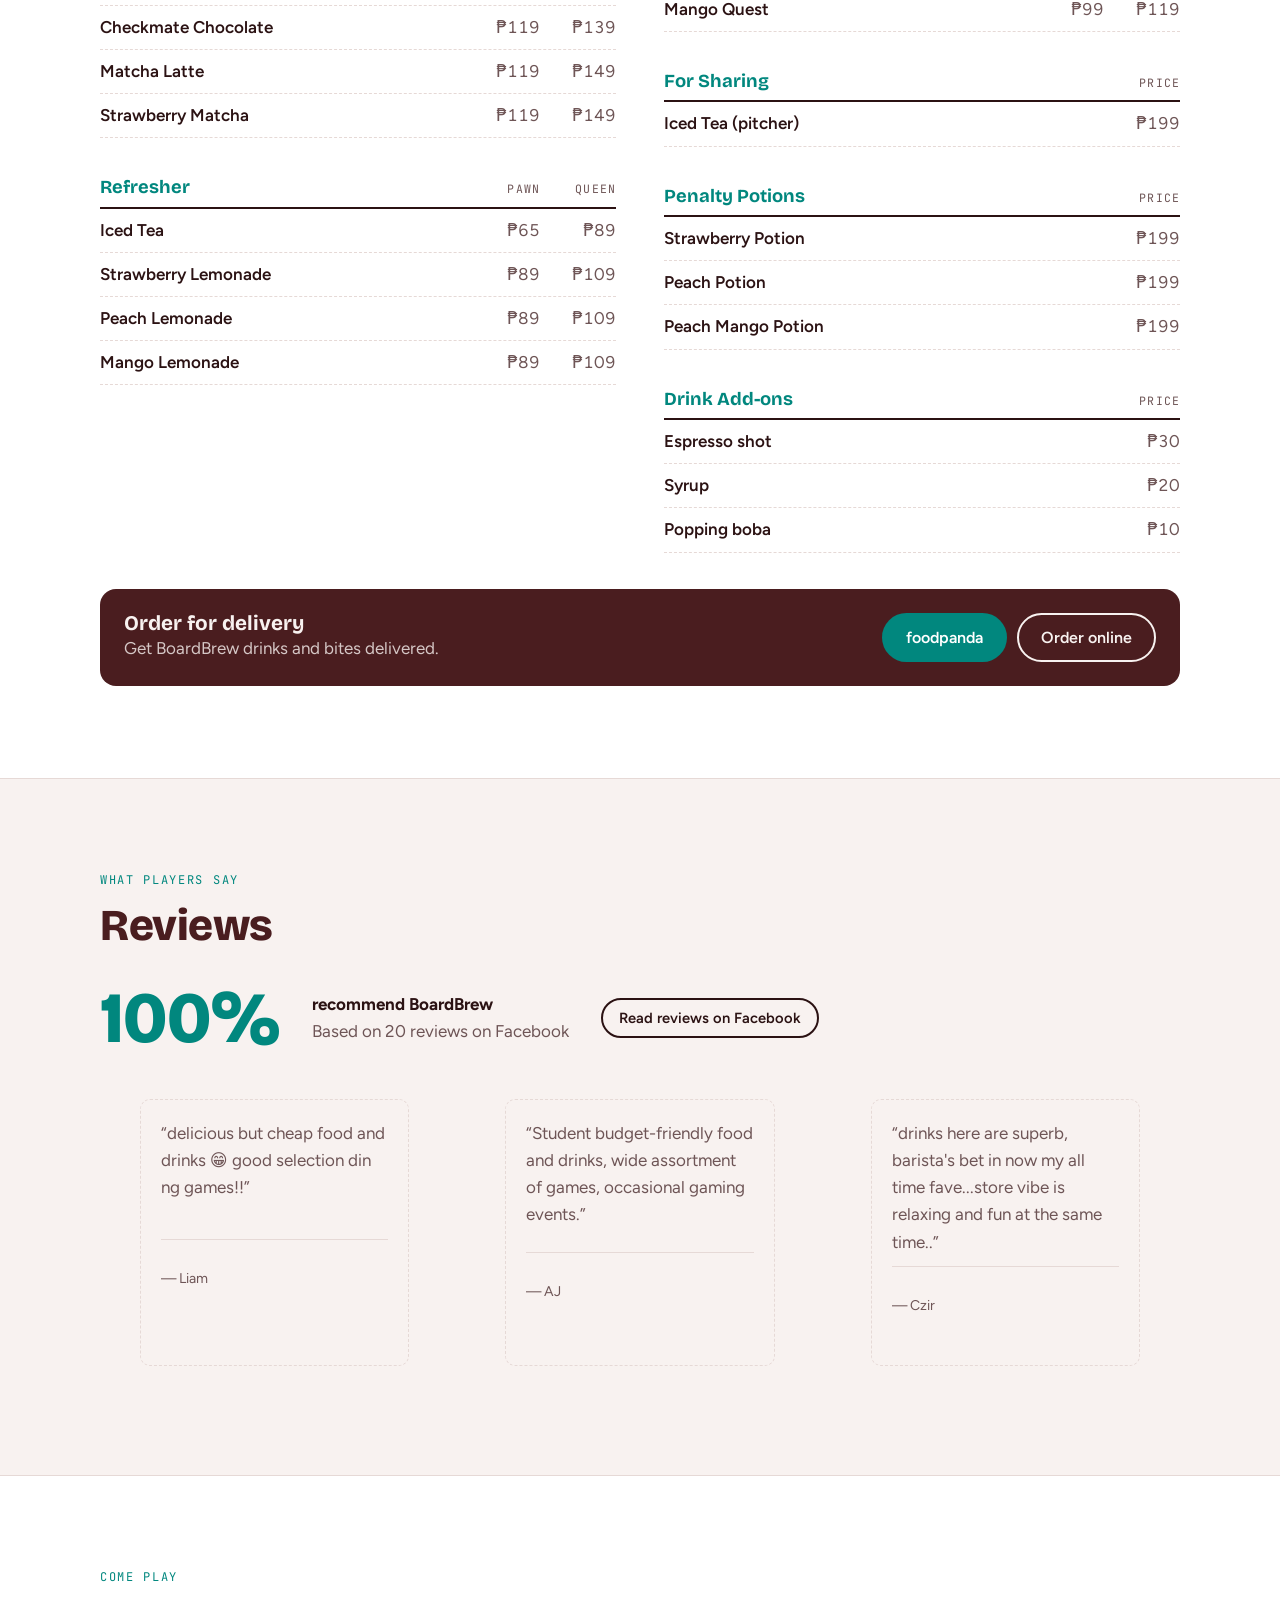
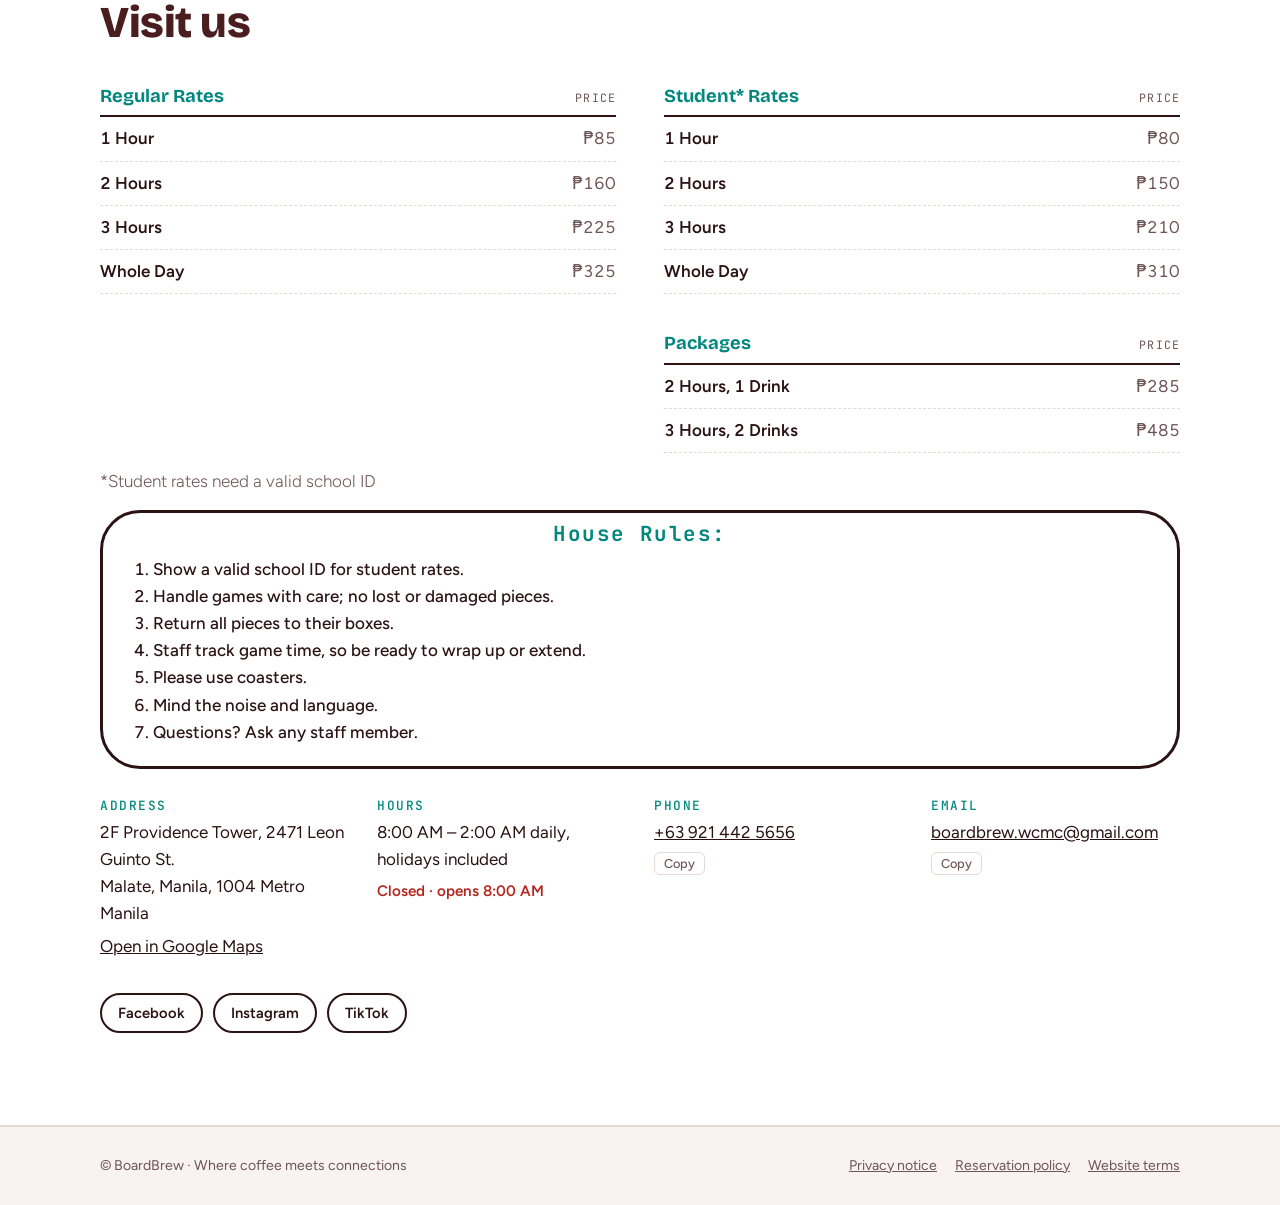
==== commit 4d6b68d0: "Remove demo banner and feedback labels button" ====
--- a/index.html
+++ b/index.html
@@ -14,12 +14,15 @@
 </head>
 <body>
 
-<div class="demo-bar">Demo draft for BoardBrew's review. Placeholder content is marked; nothing here is final.</div>
-
 <nav data-label="A · Navigation bar">
   <div class="wrap">
     <a class="logo" href="#top" aria-label="BoardBrew home" data-label="A1 · Logo">B<svg viewBox="0 0 40 52" aria-hidden="true"><ellipse cx="20" cy="26" rx="18" ry="24" fill="var(--teal)"/><path d="M22 4c-9 10 6 24-4 44" stroke="var(--bg)" stroke-width="4" fill="none" stroke-linecap="round"/></svg>ARDBREW</a>
-    <div class="nav-links">
+    <button class="menu-toggle" id="menu-toggle" aria-expanded="false" aria-controls="nav-links" aria-label="Open menu">
+      <span class="bar"></span>
+      <span class="bar"></span>
+      <span class="bar"></span>
+    </button>
+    <div class="nav-links" id="nav-links">
       <a href="#events">Events</a><a href="#games">Games</a><a href="#menu">Menu</a><a href="#reviews">Reviews</a><a href="#visit">Visit</a>
     </div>
     <a class="btn btn-primary btn-sm" href="#reserve" data-label="A2 · Button">Reserve</a>
@@ -214,8 +217,6 @@
   </div>
 </footer>
 
-<button class="fb-toggle" id="fb" aria-pressed="false">Show feedback labels</button>
-
 <script src="public/config.js"></script>
 <script src="public/data.js"></script>
 <script src="public/rules.js"></script>
